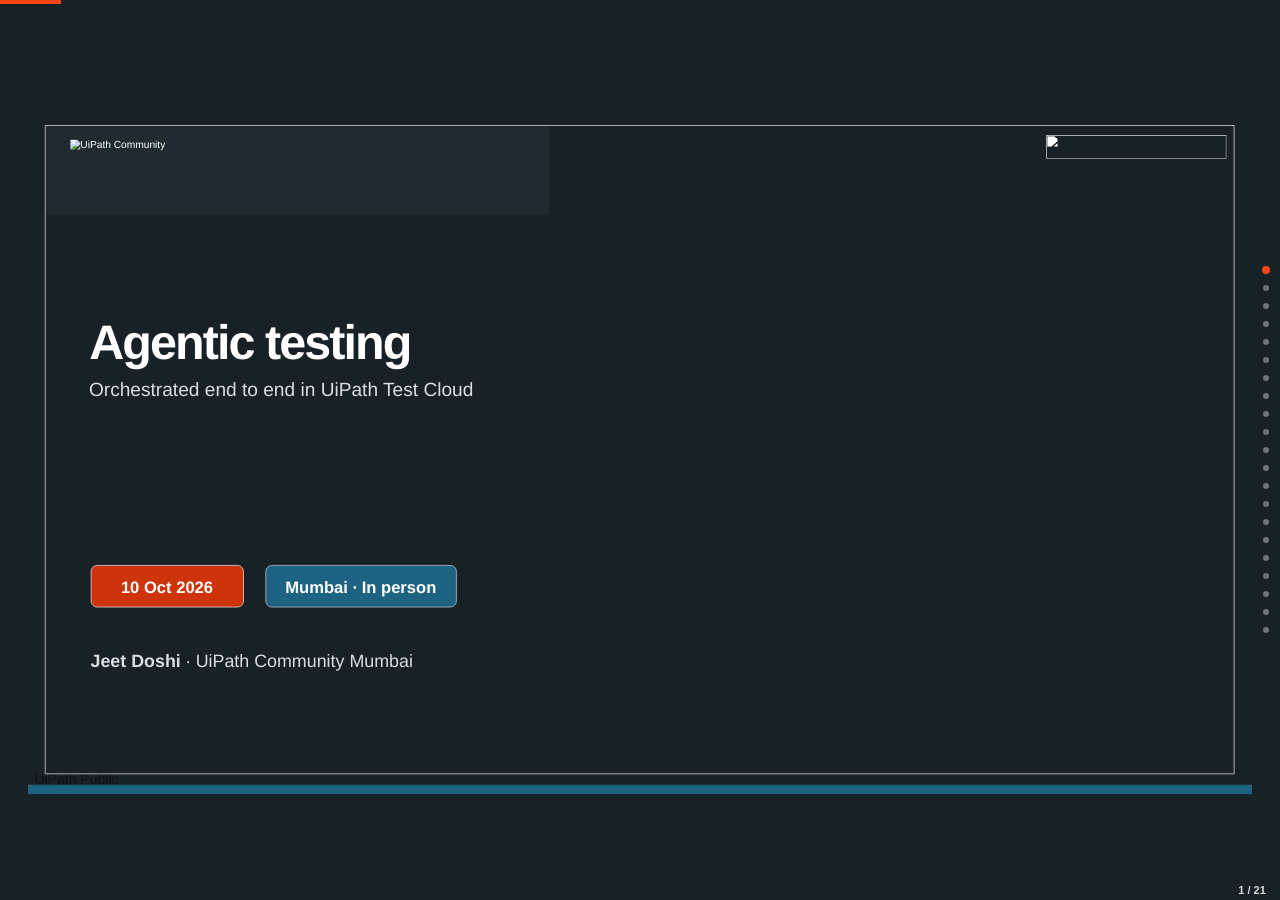
==== index.html @ b76666dc "Add files via upload Initial commit" ====
<!doctype html>
<html lang="en"><head><meta charset="utf-8"><meta name="viewport" content="width=device-width,initial-scale=1">
<title>Agentic testing</title>
<meta name="description" content="Web version of Autonomous Testing with Maestro and Test Cloud - dark.pptx">
<meta name="theme-color" content="#182126"><link rel="icon" href="data:,">
<style>:root{--dk1:#000000;--lt1:#FFFFFF;--dk2:#182126;--lt2:#D9D9D9;--accent1:#FA4616;--accent2:#1E6482;--accent3:#0BA2B3;--accent4:#DA9100;--accent5:#CC1956;--accent6:#8B288A;--hlink:#0F9ED5;--folHlink:#0BA2B3;--bg1:var(--lt1);--tx1:var(--dk1);--bg2:var(--lt2);--tx2:var(--dk2);--font-major:Arial,Helvetica,'Liberation Sans',sans-serif;--font-minor:Arial,Helvetica,'Liberation Sans',sans-serif;--lh:1.15}*{box-sizing:border-box}html,body{margin:0;height:100%;background:var(--dk2);color:var(--lt1);font-family:var(--font-minor)}body{overflow:hidden}#deck{height:100vh;height:100dvh;overflow-y:auto;overscroll-behavior:contain;scroll-snap-type:y mandatory;scrollbar-width:none}#deck::-webkit-scrollbar{display:none}.slide{position:relative;height:100vh;height:100dvh;overflow:hidden;scroll-snap-align:start;scroll-snap-stop:always;content-visibility:auto;contain-intrinsic-size:auto 100vw auto 100vh;outline:none}.stage{position:absolute;left:50%;top:50%;width:1920px;height:1080px;transform:translate(-50%,-50%) scale(var(--s,.5));transform-origin:50% 50%;overflow:hidden;background:var(--dk2);font-family:var(--font-minor);font-kerning:normal;-webkit-font-smoothing:antialiased;text-rendering:geometricPrecision}.o{position:absolute;transform-origin:50% 50%}.o>svg.g{position:absolute;left:0;top:0;overflow:visible}.o>img{position:absolute;left:0;top:0;width:100%;height:100%;display:block}.o>.crop{position:absolute;inset:0;overflow:hidden}.ah{visibility:hidden}.t{position:absolute;display:flex;flex-direction:column;white-space:pre-wrap;overflow-wrap:break-word;line-height:var(--lh)}.t.a-t{justify-content:flex-start}.t.a-ctr{justify-content:center}.t.a-b{justify-content:flex-end}.t.nw{white-space:pre}.t.clip{overflow:hidden}.t p,.tc p{margin:0;position:relative;flex:none}.tc{white-space:pre-wrap;line-height:var(--lh)}.bu{display:inline-block;text-indent:0;white-space:nowrap}.tb{position:absolute;left:0;top:0;border-collapse:collapse;table-layout:fixed}.tb td{overflow:hidden}a.hl{color:inherit;text-decoration:none}.notes{display:none}</style>
<script>(function(){var r=document.documentElement,f=function(){var w=innerWidth,h=innerHeight,g=r.classList.contains('capture')?0:1;r.style.setProperty('--s',Math.min((w-56*g)/1920,(h-16*g)/1080))};f();addEventListener('resize',f);addEventListener('orientationchange',f)})()</script>
<link rel="stylesheet" href="app.css">
</head><body>
<a class="skip" href="#s-01">Skip to slides</a>
<main id="deck" aria-label="Presentation">
<section class="slide" id="s-01" aria-label="Slide 1" aria-roledescription="slide" data-title="Agentic testing" tabindex="-1"><div class="stage" style="background:#182126"><div class="o" data-mspid="4" aria-hidden="true" data-type="shape" style="left:0.08px;top:1064.8px;width:1919.92px;height:15.2px"><svg class="g" width="1919.92" height="15.2" aria-hidden="true"><path d="M0 0 L1919.92 0 L1919.92 15.2 L0 15.2 Z" style="fill:var(--accent2)"/></svg></div><div class="o" data-mspid="9" aria-hidden="true" data-type="text" style="left:10px;top:1043.6px;width:132.75px;height:26.4px"><div class="t a-t" style="left:0px;top:0px;width:132.75px;height:26.4px;padding:0px 0px 0px 0px"><p data-p="0" style="font-size:22px;top:0.23px"><span style="color:#00000080;font-family:'Aptos','Segoe UI',Arial,Helvetica,'Liberation Sans',sans-serif">UiPath Public</span></p></div></div><div class="o" data-mspid="10" aria-hidden="true" data-type="picture" style="left:1597.01px;top:45.86px;width:283.46px;height:37.36px"><img src="assets/image1.svg" alt="" width="283" height="37" decoding="async" style="filter:brightness(0) invert(1)"></div><div class="o" data-spid="2" data-type="picture" style="left:168px;top:45px;width:1723px;height:990px"><div class="crop"><img src="assets/image30.png" srcset="assets/image30-640.png 640w, assets/image30.png 1254w" sizes="calc((100vw - 56px) * 0.9)" alt="Skyline illustration of Mumbai with a glowing flow line from a UiPath square to the city" width="1723" height="1723" decoding="async" style="position:absolute;left:0px;top:-367px;width:1723px;height:1723px;max-width:none"></div></div><div class="o" data-spid="3" data-type="shape" style="left:27px;top:31px;width:790px;height:140px"><svg class="g" width="790" height="140" aria-hidden="true"><path d="M0 0 L790 0 L790 140 L0 140 Z" style="fill:#1F2B30"/></svg></div><div class="o" data-spid="4" data-type="picture" style="left:66px;top:53px;width:674px;height:88px"><div class="crop"><img src="assets/image2.webp" alt="UiPath Community" width="674" height="88" decoding="async" style="position:absolute;left:0px;top:0px;width:674px;height:87.95px;max-width:none"></div></div><div class="o" data-spid="5" data-type="shape" style="left:26.5px;top:30.5px;width:1865px;height:1017px"><svg class="g" width="1865" height="1017" aria-hidden="true"><path d="M0 0 L1865 0 L1865 1017 L0 1017 Z" style="fill:none;stroke:#FFFFFF;stroke-width:1"/></svg></div><div class="o" data-spid="6" data-type="text" style="left:96px;top:330px;width:1236px;height:171.19px"><div class="t a-t" style="left:0px;top:0px;width:1236px;height:171.19px;padding:0px 0px 0px 0px"><p data-p="0" style="font-size:76px;line-height:83.6px;top:-0.4px"><span style="font-weight:700;letter-spacing:-3px;color:#FFFFFF">Agentic testing</span></p></div></div><div class="o" data-spid="7" data-type="text" style="left:95.5px;top:422.65px;width:927px;height:88px"><div class="t a-t" style="left:0px;top:0px;width:927px;height:88px;padding:0px 0px 0px 0px"><p data-p="0" style="font-size:30px;line-height:42px;top:2.63px"><span style="color:#D9DEE1">Orchestrated end to end in UiPath Test Cloud</span></p></div></div><div class="o" data-spid="8" data-type="shape" style="left:98.5px;top:720.5px;width:239px;height:65.39px"><svg class="g" width="239" height="65.39" aria-hidden="true"><path d="M9.5 0 L229.5 0 A9.5 9.5 0 0 1 239 9.5 L239 55.89 A9.5 9.5 0 0 1 229.5 65.39 L9.5 65.39 A9.5 9.5 0 0 1 0 55.89 L0 9.5 A9.5 9.5 0 0 1 9.5 -0 Z" style="fill:#CE340B;stroke:#FFFFFF;stroke-width:1"/></svg><div class="t a-t" style="left:0px;top:0px;width:239px;height:65.39px;padding:14.5px 0px 10.5px 0px"><p data-p="0" style="text-align:center;font-size:26px;line-height:36.4px;top:2.28px"><span style="font-weight:700;color:#FFFFFF">10 Oct 2026</span></p></div></div><div class="o" data-spid="9" data-type="shape" style="left:372.5px;top:720.5px;width:299px;height:65.39px"><svg class="g" width="299" height="65.39" aria-hidden="true"><path d="M9.5 0 L289.5 0 A9.5 9.5 0 0 1 299 9.5 L299 55.89 A9.5 9.5 0 0 1 289.5 65.39 L9.5 65.39 A9.5 9.5 0 0 1 0 55.89 L0 9.5 A9.5 9.5 0 0 1 9.5 -0 Z" style="fill:#1E6482;stroke:#D9DEE1;stroke-width:1"/></svg><div class="t a-t" style="left:0px;top:0px;width:299px;height:65.39px;padding:14.5px 0px 10.5px 0px"><p data-p="0" style="text-align:center;font-size:26px;line-height:36.4px;top:2.28px"><span style="font-weight:700;color:#FFFFFF">Mumbai · In person</span></p></div></div><div class="o" data-spid="10" data-type="text" style="left:98px;top:850px;width:1030px;height:43.19px"><div class="t a-t" style="left:0px;top:0px;width:1030px;height:43.19px;padding:0px 0px 0px 0px"><p data-p="0" style="font-size:28px;line-height:39.2px;top:2.46px"><span style="font-weight:700;color:#D9DEE1">Jeet Doshi</span><span style="color:#D9DEE1"> · UiPath Community Mumbai</span></p></div></div></div><aside class="notes" hidden>Good morning, everyone, and welcome to UiPath Community Mumbai. I'm Jeet Doshi, and for the next forty minutes I want to show you testing that starts itself.<br>Here is how I'll use the time. About ten minutes on slides, just to set the base. Then twenty-seven minutes on the real platform. No mock-ups. I'll walk through the design piece by piece, and then I'll run it live. The last three minutes are for takeaways and your questions.<br>Here is my promise. By the end, you will have watched a single new record in Data Fabric turn into reviewed, executed test cases in Test Manager, without anyone starting the process by hand.<br>Let's begin.</aside></section>
<section class="slide" id="s-02" aria-label="Slide 2" aria-roledescription="slide" data-title="Set the base, then build it live." tabindex="-1"><div class="stage" style="background:#182126"><div class="o" data-mspid="4" aria-hidden="true" data-type="shape" style="left:0.08px;top:1064.8px;width:1919.92px;height:15.2px"><svg class="g" width="1919.92" height="15.2" aria-hidden="true"><path d="M0 0 L1919.92 0 L1919.92 15.2 L0 15.2 Z" style="fill:var(--accent2)"/></svg></div><div class="o" data-mspid="9" aria-hidden="true" data-type="text" style="left:10px;top:1043.6px;width:132.75px;height:26.4px"><div class="t a-t" style="left:0px;top:0px;width:132.75px;height:26.4px;padding:0px 0px 0px 0px"><p data-p="0" style="font-size:22px;top:0.23px"><span style="color:#00000080;font-family:'Aptos','Segoe UI',Arial,Helvetica,'Liberation Sans',sans-serif">UiPath Public</span></p></div></div><div class="o" data-mspid="10" aria-hidden="true" data-type="picture" style="left:1597.01px;top:45.86px;width:283.46px;height:37.36px"><img src="assets/image1.svg" alt="" width="283" height="37" decoding="async" style="filter:brightness(0) invert(1)"></div><div class="o" data-lspid="4" aria-hidden="true" data-type="picture" style="left:0px;top:0px;width:1920px;height:1080px"><img src="assets/image28.png" srcset="assets/image28-640.png 640w, assets/image28.png 1920w" sizes="calc((100vw - 56px) * 1)" alt="" width="1920" height="1080" decoding="async"></div><div class="o" data-lspid="3" aria-hidden="true" data-type="shape" style="left:0.08px;top:1064.8px;width:1919.92px;height:15.2px"><svg class="g" width="1919.92" height="15.2" aria-hidden="true"><path d="M0 0 L1919.92 0 L1919.92 15.2 L0 15.2 Z" style="fill:var(--accent2)"/></svg></div><div class="o" data-lspid="8" aria-hidden="true" data-type="picture" style="left:1576.04px;top:48.49px;width:283.46px;height:37.36px"><img src="assets/image1.svg" alt="" width="283" height="37" decoding="async" style="filter:brightness(0) invert(1)"></div><div class="o" data-spid="4" data-type="shape" style="left:0px;top:1065px;width:1920px;height:15px"><svg class="g" width="1920" height="15" aria-hidden="true"><path d="M0 0 L1920 0 L1920 15 L0 15 Z" style="fill:#1E6482"/></svg></div><div class="o" data-spid="5" data-type="text" style="left:60px;top:60px;width:1854px;height:40.39px"><div class="t a-t" style="left:0px;top:0px;width:1854px;height:40.39px;padding:0px 0px 0px 0px"><p data-p="0" style="font-size:26px;line-height:36.4px;top:2.28px"><span style="font-weight:700;letter-spacing:3px;color:#FA4616">AGENDA · 40 MINUTES</span></p></div></div><div class="o" data-spid="6" data-type="text" style="left:60px;top:137.66px;width:1603.35px;height:129.45px"><div class="t a-t" style="left:0px;top:0px;width:1603.35px;height:129.45px;padding:0px 0px 0px 0px"><p data-p="0" style="font-size:60px;line-height:66px;top:-0.32px"><span style="font-weight:700;letter-spacing:-3px;color:#FFFFFF">Set the base, then build it live.</span></p></div></div><div class="o" data-spid="7" data-type="shape" style="left:60.5px;top:242.89px;width:578.33px;height:387.8px"><svg class="g" width="578.33" height="387.8" aria-hidden="true"><path d="M0 15.5 A15.5 15.5 0 0 1 15.5 -0 L562.83 0 A15.5 15.5 0 0 1 578.33 15.5 L578.33 372.3 A15.5 15.5 0 0 1 562.83 387.8 L15.5 387.8 A15.5 15.5 0 0 1 -0 372.3 Z" style="fill:#1D2B31;stroke:#2C4A55;stroke-width:1"/></svg></div><div class="o" data-spid="8" data-type="text" style="left:101px;top:283.39px;width:512.25px;height:100px"><div class="t a-t" style="left:0px;top:0px;width:512.25px;height:100px;padding:0px 0px 0px 0px"><p data-p="0" style="font-size:96px;line-height:96px;top:-3.48px"><span style="font-weight:700;color:#FA4616">10 min</span></p></div></div><div class="o" data-spid="9" data-type="text" style="left:101px;top:395.39px;width:512.25px;height:56.8px"><div class="t a-t" style="left:0px;top:0px;width:512.25px;height:56.8px;padding:0px 0px 0px 0px"><p data-p="0" style="font-size:44px;line-height:52.8px;top:1.13px"><span style="font-weight:700;color:#FFFFFF">Set the base</span></p></div></div><div class="o" data-spid="10" data-type="text" style="left:101px;top:464.19px;width:512.25px;height:130px"><div class="t a-t" style="left:0px;top:0px;width:512.25px;height:130px;padding:0px 0px 0px 0px"><p data-p="0" style="font-size:30px;line-height:42px;top:2.63px"><span style="color:#C3CDD2">Why testing needs agents, what Test Cloud offers, and the design of the flow we will run.</span></p></div></div><div class="o" data-spid="11" data-type="shape" style="left:671.33px;top:242.39px;width:577.34px;height:388.8px"><svg class="g" width="577.34" height="388.8" aria-hidden="true"><path d="M0 16 A16 16 0 0 1 16 -0 L561.34 0 A16 16 0 0 1 577.34 16 L577.34 372.8 A16 16 0 0 1 561.34 388.8 L16 388.8 A16 16 0 0 1 -0 372.8 Z" style="fill:#FA4616"/></svg></div><div class="o" data-spid="12" data-type="text" style="left:711.33px;top:282.39px;width:512.26px;height:100px"><div class="t a-t" style="left:0px;top:0px;width:512.26px;height:100px;padding:0px 0px 0px 0px"><p data-p="0" style="font-size:96px;line-height:96px;top:-3.48px"><span style="font-weight:700;color:#182126">27 min</span></p></div></div><div class="o" data-spid="13" data-type="text" style="left:711.33px;top:394.39px;width:512.26px;height:56.8px"><div class="t a-t" style="left:0px;top:0px;width:512.26px;height:56.8px;padding:0px 0px 0px 0px"><p data-p="0" style="font-size:44px;line-height:52.8px;top:1.13px"><span style="font-weight:700;color:#182126">Live demo</span></p></div></div><div class="o" data-spid="14" data-type="text" style="left:711.33px;top:463.19px;width:512.26px;height:130px"><div class="t a-t" style="left:0px;top:0px;width:512.26px;height:130px;padding:0px 0px 0px 0px"><p data-p="0" style="font-size:30px;line-height:42px;top:2.63px"><span style="color:#182126">One Data Fabric record in. Scored, reviewed, generated, published and executed.</span></p></div></div><div class="o" data-spid="15" data-type="shape" style="left:1281.17px;top:242.89px;width:578.33px;height:387.8px"><svg class="g" width="578.33" height="387.8" aria-hidden="true"><path d="M0 15.5 A15.5 15.5 0 0 1 15.5 -0 L562.83 0 A15.5 15.5 0 0 1 578.33 15.5 L578.33 372.3 A15.5 15.5 0 0 1 562.83 387.8 L15.5 387.8 A15.5 15.5 0 0 1 -0 372.3 Z" style="fill:#1D2B31;stroke:#2C4A55;stroke-width:1"/></svg></div><div class="o" data-spid="16" data-type="text" style="left:1321.67px;top:283.39px;width:512.25px;height:100px"><div class="t a-t" style="left:0px;top:0px;width:512.25px;height:100px;padding:0px 0px 0px 0px"><p data-p="0" style="font-size:96px;line-height:96px;top:-3.48px"><span style="font-weight:700;color:#FA4616">3 min</span></p></div></div><div class="o" data-spid="17" data-type="text" style="left:1321.67px;top:395.39px;width:512.25px;height:56.8px"><div class="t a-t" style="left:0px;top:0px;width:512.25px;height:56.8px;padding:0px 0px 0px 0px"><p data-p="0" style="font-size:44px;line-height:52.8px;top:1.13px"><span style="font-weight:700;color:#FFFFFF">Wrap-up</span></p></div></div><div class="o" data-spid="18" data-type="text" style="left:1321.67px;top:464.19px;width:512.25px;height:46px"><div class="t a-t" style="left:0px;top:0px;width:512.25px;height:46px;padding:0px 0px 0px 0px"><p data-p="0" style="font-size:30px;line-height:42px;top:2.63px"><span style="color:#C3CDD2">Takeaways and your questions.</span></p></div></div><div class="o" data-spid="19" data-type="shape" style="left:60px;top:671.19px;width:450.5px;height:24px"><svg class="g" width="450.5" height="24" aria-hidden="true"><path d="M0 12 A7.51 12 0 0 1 7.51 -0 L450.5 0 L450.5 24 L7.51 24 A7.51 12 0 0 1 -0 12 Z" style="fill:#0BA2B3"/></svg></div><div class="o" data-spid="20" data-type="shape" style="left:510.5px;top:671.19px;width:1215.5px;height:24px"><svg class="g" width="1215.5" height="24" aria-hidden="true"><path d="M0 0 L1215.5 0 L1215.5 24 L0 24 Z" style="fill:#FA4616"/></svg></div><div class="o" data-spid="21" data-type="shape" style="left:1725px;top:671.19px;width:135px;height:24px"><svg class="g" width="135" height="24" aria-hidden="true"><path d="M123 0 A12 12 0 0 1 135 12 L135 12 A12 12 0 0 1 123 24 L0 24 L0 0 Z" style="fill:#3C464B"/></svg></div><div class="o" data-spid="22" data-type="text" style="left:60px;top:707.19px;width:450.5px;height:40.39px"><div class="t a-t" style="left:0px;top:0px;width:450.5px;height:40.39px;padding:0px 0px 0px 0px"><p data-p="0" style="font-size:26px;line-height:36.4px;top:2.28px"><span style="color:#C3CDD2">0:00</span></p></div></div><div class="o" data-spid="23" data-type="text" style="left:510.5px;top:707.19px;width:973.35px;height:40.39px"><div class="t a-t" style="left:0px;top:0px;width:973.35px;height:40.39px;padding:0px 0px 0px 0px"><p data-p="0" style="font-size:26px;line-height:36.4px;top:2.28px"><span style="color:#C3CDD2">0:10</span></p></div></div><div class="o" data-spid="24" data-type="text" style="left:1725px;top:707.19px;width:80px;height:40.39px"><div class="t a-t" style="left:0px;top:0px;width:80px;height:40.39px;padding:0px 0px 0px 0px"><p data-p="0" style="font-size:26px;line-height:36.4px;top:2.28px"><span style="color:#C3CDD2">0:37</span></p></div></div><div class="o" data-spid="90" data-type="text" style="left:1762px;top:707.19px;width:100px;height:40.39px"><div class="t a-t" style="left:0px;top:0px;width:100px;height:40.39px;padding:0px 0px 0px 0px"><p data-p="0" style="text-align:right;font-size:26px;line-height:36.4px;top:2.28px"><span style="color:#C3CDD2">0:40</span></p></div></div></div><aside class="notes" hidden>Quick look at the shape of the session. Three blocks.<br>The first ten minutes are slides that set the base: why testing needs agents, what UiPath Test Cloud gives you, and the design of the flow we'll run.<br>At minute ten, the demo begins. This deck stays on the left of the screen and the live UiPath platform opens on the right. I'll show you the design first, then run it.<br>And the last three minutes are takeaways and questions.<br>I've kept the slides deliberately short, so that most of our time goes to the live system. That's where the interesting part is.</aside></section>
<section class="slide" id="s-03" aria-label="Slide 3" aria-roledescription="slide" data-title="Agents ship apps faster than ever. Who tests them?" tabindex="-1"><div class="stage" style="background:#182126"></div><template><div class="o" data-mspid="4" aria-hidden="true" data-type="shape" style="left:0.08px;top:1064.8px;width:1919.92px;height:15.2px"><svg class="g" width="1919.92" height="15.2" aria-hidden="true"><path d="M0 0 L1919.92 0 L1919.92 15.2 L0 15.2 Z" style="fill:var(--accent2)"/></svg></div><div class="o" data-mspid="9" aria-hidden="true" data-type="text" style="left:10px;top:1043.6px;width:132.75px;height:26.4px"><div class="t a-t" style="left:0px;top:0px;width:132.75px;height:26.4px;padding:0px 0px 0px 0px"><p data-p="0" style="font-size:22px;top:0.23px"><span style="color:#00000080;font-family:'Aptos','Segoe UI',Arial,Helvetica,'Liberation Sans',sans-serif">UiPath Public</span></p></div></div><div class="o" data-mspid="10" aria-hidden="true" data-type="picture" style="left:1597.01px;top:45.86px;width:283.46px;height:37.36px"><img src="assets/image1.svg" alt="" width="283" height="37" decoding="async" style="filter:brightness(0) invert(1)"></div><div class="o ah" data-spid="2" data-type="text" style="left:60px;top:136.39px;width:1800px;height:66px"><div class="t a-t" style="left:0px;top:0px;width:1800px;height:66px;padding:0px 0px 0px 0px"><p data-p="0" style="font-size:60px;line-height:1.32;top:3.82px"><span style="font-weight:700;letter-spacing:-3px;color:#FFFFFF">Agents ship apps faster than ever. Who tests them?</span></p></div></div><div class="o ah" data-spid="10" data-type="text" style="left:60px;top:60px;width:1400px;height:40px"><div class="t a-t" style="left:0px;top:0px;width:1400px;height:40px;padding:0px 0px 0px 0px"><p data-p="0" style="font-size:26px;line-height:1.09;top:-0.2px"><span style="font-weight:700;letter-spacing:3px;color:#FA4616">THE VIBE-CODING PARADOX</span></p></div></div><div class="o ah" data-spid="11" data-type="shape" style="left:60px;top:240px;width:1120px;height:780px"><svg class="g" width="1120" height="780" aria-hidden="true"><path d="M0 0 L1120 0 L1120 780 L0 780 Z" style="fill:#F4EFE6;stroke:#111111;stroke-width:7;stroke-linejoin:round"/></svg></div><div class="o ah" data-spid="12" data-type="shape" style="left:1210px;top:240px;width:650px;height:780px"><svg class="g" width="650" height="780" aria-hidden="true"><path d="M0 0 L650 0 L650 780 L0 780 Z" style="fill:#F4EFE6;stroke:#111111;stroke-width:7;stroke-linejoin:round"/></svg></div><div class="o ah" data-spid="13" data-type="shape" style="left:63.5px;top:880px;width:1113px;height:136.5px"><svg class="g" width="1113" height="136.5" aria-hidden="true"><path d="M0 0 L1113 0 L1113 136.5 L0 136.5 Z" style="fill:#B07A4A;stroke:#111111;stroke-width:4;stroke-linejoin:round"/></svg></div><div class="o ah" data-spid="14" data-type="shape" style="left:180px;top:644px;width:320px;height:250px"><svg class="g" width="320" height="250" aria-hidden="true"><path d="M0 41.67 A41.67 41.67 0 0 1 41.67 -0 L278.33 0 A41.67 41.67 0 0 1 320 41.67 L320 208.33 A41.67 41.67 0 0 1 278.33 250 L41.67 250 A41.67 41.67 0 0 1 0 208.33 Z" style="fill:#1E6482;stroke:#111111;stroke-width:4;stroke-linejoin:round"/></svg></div><div class="o ah" data-spid="15" data-type="shape" style="left:260px;top:464px;width:160px;height:190px"><svg class="g" width="160" height="190" aria-hidden="true"><path d="M0 95 A80 95 0 0 1 80 -0 A80 95 0 0 1 160 95 A80 95 0 0 1 80 190 A80 95 0 0 1 0 95 Z" style="fill:#F2C9A0;stroke:#111111;stroke-width:4;stroke-linejoin:round"/></svg></div><div class="o ah" data-spid="16" data-type="shape" style="left:240px;top:444px;width:200px;height:200px"><svg class="g" width="200" height="200" aria-hidden="true"><path d="M0 100 A100 100 0 0 1 200 100 L176 100 A76 76 0 0 0 24 100 Z" style="fill:#2F373C;stroke:#111111;stroke-width:2;stroke-linejoin:round"/></svg></div><div class="o ah" data-spid="17" data-type="shape" style="left:228px;top:536px;width:36px;height:68px"><svg class="g" width="36" height="68" aria-hidden="true"><path d="M0 6 A6 6 0 0 1 6 -0 L30 0 A6 6 0 0 1 36 6 L36 62 A6 6 0 0 1 30 68 L6 68 A6 6 0 0 1 0 62 Z" style="fill:#FA4616;stroke:#111111;stroke-width:4;stroke-linejoin:round"/></svg></div><div class="o ah" data-spid="18" data-type="shape" style="left:416px;top:536px;width:36px;height:68px"><svg class="g" width="36" height="68" aria-hidden="true"><path d="M0 6 A6 6 0 0 1 6 -0 L30 0 A6 6 0 0 1 36 6 L36 62 A6 6 0 0 1 30 68 L6 68 A6 6 0 0 1 0 62 Z" style="fill:#FA4616;stroke:#111111;stroke-width:4;stroke-linejoin:round"/></svg></div><div class="o ah" data-spid="19" data-type="shape" style="left:280px;top:532px;width:54px;height:34px"><svg class="g" width="54" height="34" aria-hidden="true"><path d="M0 5.67 A5.67 5.67 0 0 1 5.67 -0 L48.33 0 A5.67 5.67 0 0 1 54 5.67 L54 28.33 A5.67 5.67 0 0 1 48.33 34 L5.67 34 A5.67 5.67 0 0 1 0 28.33 Z" style="fill:#182126;stroke:#111111;stroke-width:2;stroke-linejoin:round"/></svg></div><div class="o ah" data-spid="20" data-type="shape" style="left:346px;top:532px;width:54px;height:34px"><svg class="g" width="54" height="34" aria-hidden="true"><path d="M0 5.67 A5.67 5.67 0 0 1 5.67 -0 L48.33 0 A5.67 5.67 0 0 1 54 5.67 L54 28.33 A5.67 5.67 0 0 1 48.33 34 L5.67 34 A5.67 5.67 0 0 1 0 28.33 Z" style="fill:#182126;stroke:#111111;stroke-width:2;stroke-linejoin:round"/></svg></div><div class="o ah" data-spid="21" data-type="shape" style="left:332px;top:542px;width:16px;height:6px"><svg class="g" width="16" height="6" aria-hidden="true"><path d="M0 0 L16 0 L16 6 L0 6 Z" style="fill:#182126"/></svg></div><div class="o ah" data-spid="22" data-type="shape" style="left:328px;top:588px;width:24px;height:52px;transform:rotate(90deg)"><svg class="g" width="24" height="52" aria-hidden="true"><path d="M0 0 L12 0 A12 26 0 0 1 12 52 L0 52 Z" style="fill:#FFFFFF;stroke:#111111;stroke-width:3;stroke-linejoin:round"/></svg></div><div class="o ah" data-spid="23" data-type="shape" style="left:184px;top:676px;width:312px;height:208px"><svg class="g" width="312" height="208" aria-hidden="true"><path d="M0 34.67 A34.67 34.67 0 0 1 34.67 -0 L277.33 0 A34.67 34.67 0 0 1 312 34.67 L312 173.33 A34.67 34.67 0 0 1 277.33 208 L34.67 208 A34.67 34.67 0 0 1 0 173.33 Z" style="fill:#C5C8C9;stroke:#111111;stroke-width:4;stroke-linejoin:round"/></svg></div><div class="o ah" data-spid="24" data-type="shape" style="left:312px;top:752px;width:56px;height:56px"><svg class="g" width="56" height="56" aria-hidden="true"><path d="M0 28 L23.05 23.05 L28 0 L32.95 23.05 L56 28 L32.95 32.95 L28 56 L23.05 32.95 Z" style="fill:#FA4616;stroke:#111111;stroke-width:2;stroke-linejoin:round"/></svg></div><div class="o ah" data-spid="25" data-type="shape" style="left:160px;top:872px;width:360px;height:20px"><svg class="g" width="360" height="20" aria-hidden="true"><path d="M0 3.33 A3.33 3.33 0 0 1 3.33 -0 L356.67 0 A3.33 3.33 0 0 1 360 3.33 L360 16.67 A3.33 3.33 0 0 1 356.67 20 L3.33 20 A3.33 3.33 0 0 1 0 16.67 Z" style="fill:#7A8288;stroke:#111111;stroke-width:4;stroke-linejoin:round"/></svg></div><div class="o ah" data-spid="26" data-type="shape" style="left:164px;top:840px;width:48px;height:36px"><svg class="g" width="48" height="36" aria-hidden="true"><path d="M0 18 A24 18 0 0 1 24 -0 A24 18 0 0 1 48 18 A24 18 0 0 1 24 36 A24 18 0 0 1 0 18 Z" style="fill:#F2C9A0;stroke:#111111;stroke-width:4;stroke-linejoin:round"/></svg></div><div class="o ah" data-spid="27" data-type="shape" style="left:468px;top:840px;width:48px;height:36px"><svg class="g" width="48" height="36" aria-hidden="true"><path d="M0 18 A24 18 0 0 1 24 -0 A24 18 0 0 1 48 18 A24 18 0 0 1 24 36 A24 18 0 0 1 0 18 Z" style="fill:#F2C9A0;stroke:#111111;stroke-width:4;stroke-linejoin:round"/></svg></div><div class="o ah" data-spid="28" data-type="shape" style="left:492px;top:659.8px;width:24px;height:5px"><svg class="g" width="24" height="5" aria-hidden="true"><path d="M0 0 L24 0 L24 5 L0 5 Z" style="fill:#7A8288"/></svg></div><div class="o ah" data-spid="29" data-type="shape" style="left:500px;top:676.8px;width:16px;height:5px"><svg class="g" width="16" height="5" aria-hidden="true"><path d="M0 0 L16 0 L16 5 L0 5 Z" style="fill:#7A8288"/></svg></div><div class="o ah" data-spid="30" data-type="shape" style="left:524px;top:636px;width:68px;height:68px"><svg class="g" width="68" height="68" aria-hidden="true"><path d="M0 17 L51 17 L51 68 L0 68 Z" style="fill:#FA4616"/><path d="M51 17 L68 0 L68 51 L51 68 Z" style="fill:#c83812"/><path d="M0 17 L17 0 L68 0 L51 17 Z" style="fill:#fb6b45"/><path d="M0 17 L17 0 L68 0 L68 51 L51 68 L0 68 Z M0 17 L51 17 L68 0 M51 17 L51 68" style="fill:none;stroke:#111111;stroke-width:4;stroke-linejoin:round"/></svg><div class="t a-ctr" style="left:0px;top:17px;width:51px;height:51px;padding:0px 0px 0px 0px"><p data-p="0" style="text-align:center;font-size:30px;line-height:1.09;top:-0.23px"><span style="font-weight:700;color:#FFFFFF">?</span></p></div></div><div class="o ah" data-spid="31" data-type="shape" style="left:576px;top:588px;width:24px;height:5px"><svg class="g" width="24" height="5" aria-hidden="true"><path d="M0 0 L24 0 L24 5 L0 5 Z" style="fill:#7A8288"/></svg></div><div class="o ah" data-spid="32" data-type="shape" style="left:584px;top:608px;width:16px;height:5px"><svg class="g" width="16" height="5" aria-hidden="true"><path d="M0 0 L16 0 L16 5 L0 5 Z" style="fill:#7A8288"/></svg></div><div class="o ah" data-spid="33" data-type="shape" style="left:608px;top:560px;width:80px;height:80px"><svg class="g" width="80" height="80" aria-hidden="true"><path d="M0 20 L60 20 L60 80 L0 80 Z" style="fill:#0BA2B3"/><path d="M60 20 L80 0 L80 60 L60 80 Z" style="fill:#09828f"/><path d="M0 20 L20 0 L80 0 L60 20 Z" style="fill:#3cb5c2"/><path d="M0 20 L20 0 L80 0 L80 60 L60 80 L0 80 Z M0 20 L60 20 L80 0 M60 20 L60 80" style="fill:none;stroke:#111111;stroke-width:4;stroke-linejoin:round"/></svg><div class="t a-ctr" style="left:0px;top:20px;width:60px;height:60px;padding:0px 0px 0px 0px"><p data-p="0" style="text-align:center;font-size:34px;line-height:1.09;top:-0.26px"><span style="font-weight:700;color:#FFFFFF">?</span></p></div></div><div class="o ah" data-spid="34" data-type="shape" style="left:676px;top:542.8px;width:24px;height:5px"><svg class="g" width="24" height="5" aria-hidden="true"><path d="M0 0 L24 0 L24 5 L0 5 Z" style="fill:#7A8288"/></svg></div><div class="o ah" data-spid="35" data-type="shape" style="left:684px;top:564.8px;width:16px;height:5px"><svg class="g" width="16" height="5" aria-hidden="true"><path d="M0 0 L16 0 L16 5 L0 5 Z" style="fill:#7A8288"/></svg></div><div class="o ah" data-spid="36" data-type="shape" style="left:708px;top:512px;width:88px;height:88px"><svg class="g" width="88" height="88" aria-hidden="true"><path d="M0 22 L66 22 L66 88 L0 88 Z" style="fill:#C084FC"/><path d="M66 22 L88 0 L88 66 L66 88 Z" style="fill:#9a6aca"/><path d="M0 22 L22 0 L88 0 L66 22 Z" style="fill:#cd9dfd"/><path d="M0 22 L22 0 L88 0 L88 66 L66 88 L0 88 Z M0 22 L66 22 L88 0 M66 22 L66 88" style="fill:none;stroke:#111111;stroke-width:4;stroke-linejoin:round"/></svg><div class="t a-ctr" style="left:0px;top:22px;width:66px;height:66px;padding:0px 0px 0px 0px"><p data-p="0" style="text-align:center;font-size:38px;line-height:1.09;top:-0.29px"><span style="font-weight:700;color:#FFFFFF">?</span></p></div></div><div class="o ah" data-spid="37" data-type="shape" style="left:784px;top:524.2px;width:24px;height:5px"><svg class="g" width="24" height="5" aria-hidden="true"><path d="M0 0 L24 0 L24 5 L0 5 Z" style="fill:#7A8288"/></svg></div><div class="o ah" data-spid="38" data-type="shape" style="left:792px;top:547.2px;width:16px;height:5px"><svg class="g" width="16" height="5" aria-hidden="true"><path d="M0 0 L16 0 L16 5 L0 5 Z" style="fill:#7A8288"/></svg></div><div class="o ah" data-spid="39" data-type="shape" style="left:816px;top:492px;width:92px;height:92px"><svg class="g" width="92" height="92" aria-hidden="true"><path d="M0 23 L69 23 L69 92 L0 92 Z" style="fill:#FFB40E"/><path d="M69 23 L92 0 L92 69 L69 92 Z" style="fill:#cc900b"/><path d="M0 23 L23 0 L92 0 L69 23 Z" style="fill:#ffc33e"/><path d="M0 23 L23 0 L92 0 L92 69 L69 92 L0 92 Z M0 23 L69 23 L92 0 M69 23 L69 92" style="fill:none;stroke:#111111;stroke-width:4;stroke-linejoin:round"/></svg><div class="t a-ctr" style="left:0px;top:23px;width:69px;height:69px;padding:0px 0px 0px 0px"><p data-p="0" style="text-align:center;font-size:40px;line-height:1.09;top:-0.3px"><span style="font-weight:700;color:#FFFFFF">?</span></p></div></div><div class="o ah" data-spid="40" data-type="shape" style="left:866px;top:780px;width:100px;height:100px"><svg class="g" width="100" height="100" aria-hidden="true"><path d="M0 25 L75 25 L75 100 L0 100 Z" style="fill:#1E6482"/><path d="M75 25 L100 0 L100 75 L75 100 Z" style="fill:#185068"/><path d="M0 25 L25 0 L100 0 L75 25 Z" style="fill:#4b839b"/><path d="M0 25 L25 0 L100 0 L100 75 L75 100 L0 100 Z M0 25 L75 25 L100 0 M75 25 L75 100" style="fill:none;stroke:#111111;stroke-width:4;stroke-linejoin:round"/></svg><div class="t a-ctr" style="left:0px;top:25px;width:75px;height:75px;padding:0px 0px 0px 0px"><p data-p="0" style="text-align:center;font-size:44px;line-height:1.09;top:-0.33px"><span style="font-weight:700;color:#FFFFFF">?</span></p></div></div><div class="o ah" data-spid="41" data-type="shape" style="left:966px;top:780px;width:100px;height:100px"><svg class="g" width="100" height="100" aria-hidden="true"><path d="M0 25 L75 25 L75 100 L0 100 Z" style="fill:#CE340B"/><path d="M75 25 L100 0 L100 75 L75 100 Z" style="fill:#a52a09"/><path d="M0 25 L25 0 L100 0 L75 25 Z" style="fill:#d85d3c"/><path d="M0 25 L25 0 L100 0 L100 75 L75 100 L0 100 Z M0 25 L75 25 L100 0 M75 25 L75 100" style="fill:none;stroke:#111111;stroke-width:4;stroke-linejoin:round"/></svg><div class="t a-ctr" style="left:0px;top:25px;width:75px;height:75px;padding:0px 0px 0px 0px"><p data-p="0" style="text-align:center;font-size:44px;line-height:1.09;top:-0.33px"><span style="font-weight:700;color:#FFFFFF">?</span></p></div></div><div class="o ah" data-spid="42" data-type="shape" style="left:1066px;top:780px;width:100px;height:100px"><svg class="g" width="100" height="100" aria-hidden="true"><path d="M0 25 L75 25 L75 100 L0 100 Z" style="fill:#0BA2B3"/><path d="M75 25 L100 0 L100 75 L75 100 Z" style="fill:#09828f"/><path d="M0 25 L25 0 L100 0 L75 25 Z" style="fill:#3cb5c2"/><path d="M0 25 L25 0 L100 0 L100 75 L75 100 L0 100 Z M0 25 L75 25 L100 0 M75 25 L75 100" style="fill:none;stroke:#111111;stroke-width:4;stroke-linejoin:round"/></svg><div class="t a-ctr" style="left:0px;top:25px;width:75px;height:75px;padding:0px 0px 0px 0px"><p data-p="0" style="text-align:center;font-size:44px;line-height:1.09;top:-0.33px"><span style="font-weight:700;color:#FFFFFF">?</span></p></div></div><div class="o ah" data-spid="43" data-type="shape" style="left:916px;top:680px;width:100px;height:100px"><svg class="g" width="100" height="100" aria-hidden="true"><path d="M0 25 L75 25 L75 100 L0 100 Z" style="fill:#C084FC"/><path d="M75 25 L100 0 L100 75 L75 100 Z" style="fill:#9a6aca"/><path d="M0 25 L25 0 L100 0 L75 25 Z" style="fill:#cd9dfd"/><path d="M0 25 L25 0 L100 0 L100 75 L75 100 L0 100 Z M0 25 L75 25 L100 0 M75 25 L75 100" style="fill:none;stroke:#111111;stroke-width:4;stroke-linejoin:round"/></svg><div class="t a-ctr" style="left:0px;top:25px;width:75px;height:75px;padding:0px 0px 0px 0px"><p data-p="0" style="text-align:center;font-size:44px;line-height:1.09;top:-0.33px"><span style="font-weight:700;color:#FFFFFF">?</span></p></div></div><div class="o ah" data-spid="44" data-type="shape" style="left:1016px;top:680px;width:100px;height:100px"><svg class="g" width="100" height="100" aria-hidden="true"><path d="M0 25 L75 25 L75 100 L0 100 Z" style="fill:#FA4616"/><path d="M75 25 L100 0 L100 75 L75 100 Z" style="fill:#c83812"/><path d="M0 25 L25 0 L100 0 L75 25 Z" style="fill:#fb6b45"/><path d="M0 25 L25 0 L100 0 L100 75 L75 100 L0 100 Z M0 25 L75 25 L100 0 M75 25 L75 100" style="fill:none;stroke:#111111;stroke-width:4;stroke-linejoin:round"/></svg><div class="t a-ctr" style="left:0px;top:25px;width:75px;height:75px;padding:0px 0px 0px 0px"><p data-p="0" style="text-align:center;font-size:44px;line-height:1.09;top:-0.33px"><span style="font-weight:700;color:#FFFFFF">?</span></p></div></div><div class="o ah" data-spid="45" data-type="shape" style="left:966px;top:580px;width:100px;height:100px"><svg class="g" width="100" height="100" aria-hidden="true"><path d="M0 25 L75 25 L75 100 L0 100 Z" style="fill:#FFB40E"/><path d="M75 25 L100 0 L100 75 L75 100 Z" style="fill:#cc900b"/><path d="M0 25 L25 0 L100 0 L75 25 Z" style="fill:#ffc33e"/><path d="M0 25 L25 0 L100 0 L100 75 L75 100 L0 100 Z M0 25 L75 25 L100 0 M75 25 L75 100" style="fill:none;stroke:#111111;stroke-width:4;stroke-linejoin:round"/></svg><div class="t a-ctr" style="left:0px;top:25px;width:75px;height:75px;padding:0px 0px 0px 0px"><p data-p="0" style="text-align:center;font-size:44px;line-height:1.09;top:-0.33px"><span style="font-weight:700;color:#FFFFFF">?</span></p></div></div><div class="o ah" data-spid="46" data-type="shape" style="left:60px;top:240px;width:540px;height:64px"><svg class="g" width="540" height="64" aria-hidden="true"><path d="M0 0 L540 0 L540 64 L0 64 Z" style="fill:#FFB40E;stroke:#111111;stroke-width:5;stroke-linejoin:round"/></svg><div class="t a-ctr" style="left:0px;top:0px;width:540px;height:64px;padding:0px 20px 0px 20px"><p data-p="0" style="font-size:28px;line-height:1.09;top:-0.21px"><span style="font-weight:700;color:#182126">9:00 AM. The agent never sleeps.</span></p></div></div><div class="o ah" data-spid="47" data-type="shape" style="left:600px;top:284px;width:540px;height:164px"><svg class="g" width="540" height="164" aria-hidden="true"><path d="M-151.2 221.4 L52.84 130.73 A270 82 0 0 1 452.55 21.58 A270 82 0 0 1 128.76 151.89 Z" style="fill:#FFFFFF;stroke:#111111;stroke-width:4;stroke-linejoin:round"/></svg><div class="t a-ctr" style="left:79.08px;top:24.02px;width:381.84px;height:115.97px;padding:0px 28px 0px 28px"><p data-p="0" style="text-align:center;font-size:30px;line-height:1.09;top:-0.23px"><span style="font-weight:700;color:#182126">Prompt in, app out.</span></p><p data-p="1" style="text-align:center;font-size:30px;line-height:1.09;top:-0.23px"><span style="font-weight:700;color:#FA4616">12 apps before lunch!</span></p></div></div><div class="o ah" data-spid="48" data-type="shape" style="left:544px;top:932px;width:620px;height:68px"><svg class="g" width="620" height="68" aria-hidden="true"><path d="M0 0 L620 0 L620 68 L0 68 Z" style="fill:#FFB40E;stroke:#111111;stroke-width:5;stroke-linejoin:round"/></svg><div class="t a-ctr" style="left:0px;top:0px;width:620px;height:68px;padding:0px 20px 0px 20px"><p data-p="0" style="font-size:28px;line-height:1.09;top:-0.21px"><span style="font-weight:700;color:#182126">The code? The language? </span><span style="font-weight:700;color:#CE340B">Nobody knows.</span></p></div></div><div class="o ah" data-spid="49" data-type="shape" style="left:1213.5px;top:936px;width:643px;height:80.5px"><svg class="g" width="643" height="80.5" aria-hidden="true"><path d="M0 0 L643 0 L643 80.5 L0 80.5 Z" style="fill:#D9D2C5;stroke:#111111;stroke-width:4;stroke-linejoin:round"/></svg></div><div class="o ah" data-spid="50" data-type="shape" style="left:1230px;top:848px;width:88px;height:88px"><svg class="g" width="88" height="88" aria-hidden="true"><path d="M0 22 L66 22 L66 88 L0 88 Z" style="fill:#0BA2B3"/><path d="M66 22 L88 0 L88 66 L66 88 Z" style="fill:#09828f"/><path d="M0 22 L22 0 L88 0 L66 22 Z" style="fill:#3cb5c2"/><path d="M0 22 L22 0 L88 0 L88 66 L66 88 L0 88 Z M0 22 L66 22 L88 0 M66 22 L66 88" style="fill:none;stroke:#111111;stroke-width:4;stroke-linejoin:round"/></svg><div class="t a-ctr" style="left:0px;top:22px;width:66px;height:66px;padding:0px 0px 0px 0px"><p data-p="0" style="text-align:center;font-size:38px;line-height:1.09;top:-0.29px"><span style="font-weight:700;color:#FFFFFF">?</span></p></div></div><div class="o ah" data-spid="51" data-type="shape" style="left:1318px;top:848px;width:88px;height:88px"><svg class="g" width="88" height="88" aria-hidden="true"><path d="M0 22 L66 22 L66 88 L0 88 Z" style="fill:#FA4616"/><path d="M66 22 L88 0 L88 66 L66 88 Z" style="fill:#c83812"/><path d="M0 22 L22 0 L88 0 L66 22 Z" style="fill:#fb6b45"/><path d="M0 22 L22 0 L88 0 L88 66 L66 88 L0 88 Z M0 22 L66 22 L88 0 M66 22 L66 88" style="fill:none;stroke:#111111;stroke-width:4;stroke-linejoin:round"/></svg><div class="t a-ctr" style="left:0px;top:22px;width:66px;height:66px;padding:0px 0px 0px 0px"><p data-p="0" style="text-align:center;font-size:38px;line-height:1.09;top:-0.29px"><span style="font-weight:700;color:#FFFFFF">?</span></p></div></div><div class="o ah" data-spid="52" data-type="shape" style="left:1406px;top:848px;width:88px;height:88px"><svg class="g" width="88" height="88" aria-hidden="true"><path d="M0 22 L66 22 L66 88 L0 88 Z" style="fill:#1E6482"/><path d="M66 22 L88 0 L88 66 L66 88 Z" style="fill:#185068"/><path d="M0 22 L22 0 L88 0 L66 22 Z" style="fill:#4b839b"/><path d="M0 22 L22 0 L88 0 L88 66 L66 88 L0 88 Z M0 22 L66 22 L88 0 M66 22 L66 88" style="fill:none;stroke:#111111;stroke-width:4;stroke-linejoin:round"/></svg><div class="t a-ctr" style="left:0px;top:22px;width:66px;height:66px;padding:0px 0px 0px 0px"><p data-p="0" style="text-align:center;font-size:38px;line-height:1.09;top:-0.29px"><span style="font-weight:700;color:#FFFFFF">?</span></p></div></div><div class="o ah" data-spid="53" data-type="shape" style="left:1494px;top:848px;width:88px;height:88px"><svg class="g" width="88" height="88" aria-hidden="true"><path d="M0 22 L66 22 L66 88 L0 88 Z" style="fill:#C084FC"/><path d="M66 22 L88 0 L88 66 L66 88 Z" style="fill:#9a6aca"/><path d="M0 22 L22 0 L88 0 L66 22 Z" style="fill:#cd9dfd"/><path d="M0 22 L22 0 L88 0 L88 66 L66 88 L0 88 Z M0 22 L66 22 L88 0 M66 22 L66 88" style="fill:none;stroke:#111111;stroke-width:4;stroke-linejoin:round"/></svg><div class="t a-ctr" style="left:0px;top:22px;width:66px;height:66px;padding:0px 0px 0px 0px"><p data-p="0" style="text-align:center;font-size:38px;line-height:1.09;top:-0.29px"><span style="font-weight:700;color:#FFFFFF">?</span></p></div></div><div class="o ah" data-spid="54" data-type="shape" style="left:1274px;top:760px;width:88px;height:88px"><svg class="g" width="88" height="88" aria-hidden="true"><path d="M0 22 L66 22 L66 88 L0 88 Z" style="fill:#FFB40E"/><path d="M66 22 L88 0 L88 66 L66 88 Z" style="fill:#cc900b"/><path d="M0 22 L22 0 L88 0 L66 22 Z" style="fill:#ffc33e"/><path d="M0 22 L22 0 L88 0 L88 66 L66 88 L0 88 Z M0 22 L66 22 L88 0 M66 22 L66 88" style="fill:none;stroke:#111111;stroke-width:4;stroke-linejoin:round"/></svg><div class="t a-ctr" style="left:0px;top:22px;width:66px;height:66px;padding:0px 0px 0px 0px"><p data-p="0" style="text-align:center;font-size:38px;line-height:1.09;top:-0.29px"><span style="font-weight:700;color:#FFFFFF">?</span></p></div></div><div class="o ah" data-spid="55" data-type="shape" style="left:1362px;top:760px;width:88px;height:88px"><svg class="g" width="88" height="88" aria-hidden="true"><path d="M0 22 L66 22 L66 88 L0 88 Z" style="fill:#CE340B"/><path d="M66 22 L88 0 L88 66 L66 88 Z" style="fill:#a52a09"/><path d="M0 22 L22 0 L88 0 L66 22 Z" style="fill:#d85d3c"/><path d="M0 22 L22 0 L88 0 L88 66 L66 88 L0 88 Z M0 22 L66 22 L88 0 M66 22 L66 88" style="fill:none;stroke:#111111;stroke-width:4;stroke-linejoin:round"/></svg><div class="t a-ctr" style="left:0px;top:22px;width:66px;height:66px;padding:0px 0px 0px 0px"><p data-p="0" style="text-align:center;font-size:38px;line-height:1.09;top:-0.29px"><span style="font-weight:700;color:#FFFFFF">?</span></p></div></div><div class="o ah" data-spid="56" data-type="shape" style="left:1450px;top:760px;width:88px;height:88px"><svg class="g" width="88" height="88" aria-hidden="true"><path d="M0 22 L66 22 L66 88 L0 88 Z" style="fill:#0BA2B3"/><path d="M66 22 L88 0 L88 66 L66 88 Z" style="fill:#09828f"/><path d="M0 22 L22 0 L88 0 L66 22 Z" style="fill:#3cb5c2"/><path d="M0 22 L22 0 L88 0 L88 66 L66 88 L0 88 Z M0 22 L66 22 L88 0 M66 22 L66 88" style="fill:none;stroke:#111111;stroke-width:4;stroke-linejoin:round"/></svg><div class="t a-ctr" style="left:0px;top:22px;width:66px;height:66px;padding:0px 0px 0px 0px"><p data-p="0" style="text-align:center;font-size:38px;line-height:1.09;top:-0.29px"><span style="font-weight:700;color:#FFFFFF">?</span></p></div></div><div class="o ah" data-spid="57" data-type="shape" style="left:1318px;top:672px;width:88px;height:88px"><svg class="g" width="88" height="88" aria-hidden="true"><path d="M0 22 L66 22 L66 88 L0 88 Z" style="fill:#C084FC"/><path d="M66 22 L88 0 L88 66 L66 88 Z" style="fill:#9a6aca"/><path d="M0 22 L22 0 L88 0 L66 22 Z" style="fill:#cd9dfd"/><path d="M0 22 L22 0 L88 0 L88 66 L66 88 L0 88 Z M0 22 L66 22 L88 0 M66 22 L66 88" style="fill:none;stroke:#111111;stroke-width:4;stroke-linejoin:round"/></svg><div class="t a-ctr" style="left:0px;top:22px;width:66px;height:66px;padding:0px 0px 0px 0px"><p data-p="0" style="text-align:center;font-size:38px;line-height:1.09;top:-0.29px"><span style="font-weight:700;color:#FFFFFF">?</span></p></div></div><div class="o ah" data-spid="58" data-type="shape" style="left:1406px;top:672px;width:88px;height:88px"><svg class="g" width="88" height="88" aria-hidden="true"><path d="M0 22 L66 22 L66 88 L0 88 Z" style="fill:#1E6482"/><path d="M66 22 L88 0 L88 66 L66 88 Z" style="fill:#185068"/><path d="M0 22 L22 0 L88 0 L66 22 Z" style="fill:#4b839b"/><path d="M0 22 L22 0 L88 0 L88 66 L66 88 L0 88 Z M0 22 L66 22 L88 0 M66 22 L66 88" style="fill:none;stroke:#111111;stroke-width:4;stroke-linejoin:round"/></svg><div class="t a-ctr" style="left:0px;top:22px;width:66px;height:66px;padding:0px 0px 0px 0px"><p data-p="0" style="text-align:center;font-size:38px;line-height:1.09;top:-0.29px"><span style="font-weight:700;color:#FFFFFF">?</span></p></div></div><div class="o ah" data-spid="59" data-type="shape" style="left:1232px;top:588px;width:356px;height:68px;transform:rotate(-4deg)"><svg class="g" width="356" height="68" aria-hidden="true"><path d="M0 0 L356 0 L356 68 L0 68 Z" style="fill:#FFE58A;stroke:#111111;stroke-width:4;stroke-linejoin:round"/></svg><div class="t a-ctr" style="left:0px;top:0px;width:356px;height:68px;padding:0px 0px 0px 0px"><p data-p="0" style="text-align:center;font-size:28px;line-height:1.09;top:-0.21px"><span style="font-weight:700;color:#CE340B">CHANGE REQUEST #42</span></p></div></div><div class="o ah" data-spid="60" data-type="shape" style="left:1672px;top:760px;width:124px;height:176px"><svg class="g" width="124" height="176" aria-hidden="true"><path d="M0 20.67 A20.67 20.67 0 0 1 20.67 -0 L103.33 0 A20.67 20.67 0 0 1 124 20.67 L124 155.33 A20.67 20.67 0 0 1 103.33 176 L20.67 176 A20.67 20.67 0 0 1 0 155.33 Z" style="fill:#0BA2B3;stroke:#111111;stroke-width:4;stroke-linejoin:round"/></svg></div><div class="o ah" data-spid="61" data-type="shape" style="left:1690px;top:656px;width:88px;height:104px"><svg class="g" width="88" height="104" aria-hidden="true"><path d="M0 52 A44 52 0 0 1 44 -0 A44 52 0 0 1 88 52 A44 52 0 0 1 44 104 A44 52 0 0 1 0 52 Z" style="fill:#F2C9A0;stroke:#111111;stroke-width:4;stroke-linejoin:round"/></svg></div><div class="o ah" data-spid="62" data-type="shape" style="left:1712px;top:690px;width:12px;height:16px"><svg class="g" width="12" height="16" aria-hidden="true"><path d="M0 8 A6 8 0 0 1 6 -0 A6 8 0 0 1 12 8 A6 8 0 0 1 6 16 A6 8 0 0 1 0 8 Z" style="fill:#111111"/></svg></div><div class="o ah" data-spid="63" data-type="shape" style="left:1744px;top:690px;width:12px;height:16px"><svg class="g" width="12" height="16" aria-hidden="true"><path d="M0 8 A6 8 0 0 1 6 -0 A6 8 0 0 1 12 8 A6 8 0 0 1 6 16 A6 8 0 0 1 0 8 Z" style="fill:#111111"/></svg></div><div class="o ah" data-spid="64" data-type="shape" style="left:1724px;top:724px;width:20px;height:18px"><svg class="g" width="20" height="18" aria-hidden="true"><path d="M0 9 A10 9 0 0 1 10 -0 A10 9 0 0 1 20 9 A10 9 0 0 1 10 18 A10 9 0 0 1 0 9 Z" style="fill:#FFFFFF;stroke:#111111;stroke-width:3;stroke-linejoin:round"/></svg></div><div class="o ah" data-spid="65" data-type="shape" style="left:1786px;top:668px;width:20px;height:30px;transform:rotate(-45deg)"><svg class="g" width="20" height="30" aria-hidden="true"><path d="M0 15 A10 15 0 0 1 10 -0 Q15 0 20 -0 Q20 7.5 20 15 A10 15 0 0 1 10 30 A10 15 0 0 1 0 15 Z" style="fill:#7FD3F7;stroke:#111111;stroke-width:2;stroke-linejoin:round"/></svg></div><div class="o ah" data-spid="66" data-type="shape" style="left:1640px;top:804px;width:56px;height:76px"><svg class="g" width="56" height="76" aria-hidden="true"><path d="M0 0 L56 0 L56 76 L0 76 Z" style="fill:#FFFFFF;stroke:#111111;stroke-width:4;stroke-linejoin:round"/></svg></div><div class="o ah" data-spid="67" data-type="shape" style="left:1656px;top:796px;width:24px;height:14px"><svg class="g" width="24" height="14" aria-hidden="true"><path d="M0 0 L24 0 L24 14 L0 14 Z" style="fill:#7A8288;stroke:#111111;stroke-width:2;stroke-linejoin:round"/></svg></div><div class="o ah" data-spid="68" data-type="shape" style="left:1210px;top:240px;width:350px;height:64px"><svg class="g" width="350" height="64" aria-hidden="true"><path d="M0 0 L350 0 L350 64 L0 64 Z" style="fill:#FFB40E;stroke:#111111;stroke-width:5;stroke-linejoin:round"/></svg><div class="t a-ctr" style="left:0px;top:0px;width:350px;height:64px;padding:0px 20px 0px 20px"><p data-p="0" style="font-size:28px;line-height:1.09;top:-0.21px"><span style="font-weight:700;color:#182126">3 weeks later...</span></p></div></div><div class="o ah" data-spid="69" data-type="shape" style="left:1240px;top:316px;width:600px;height:236px"><svg class="g" width="600" height="236" aria-hidden="true"><path d="M54.17 78.5 A93.79 50.2 0 0 1 163.87 13.17 A74.07 39.7 0 0 1 234.69 8.05 A60.62 32.48 0 0 1 300.02 4.69 A67.46 36.03 0 0 1 389.75 22.37 A74.07 39.73 0 0 1 431.93 91.16 A94.1 50.37 0 0 1 394.32 186.28 A80.35 42.98 0 0 1 294.83 227.14 A93.78 50.34 0 0 1 172.96 239.82 A107.22 57.6 0 0 1 87.61 231.26 A60.56 32.33 0 0 1 61.36 169.16 A60.35 32.48 0 0 1 72.46 105.06 Z" style="fill:#FFFFFF;stroke:#111111;stroke-width:4;stroke-linejoin:round"/><path d="M462.56 372.88 A6.56 6.56 0 0 1 449.44 372.88 A6.56 6.56 0 0 1 462.56 372.88 Z" style="fill:#FFFFFF;stroke:#111111;stroke-width:4;stroke-linejoin:round"/><path d="M442.8 329.89 A13.11 13.11 0 0 1 416.58 329.89 A13.11 13.11 0 0 1 442.8 329.89 Z" style="fill:#FFFFFF;stroke:#111111;stroke-width:4;stroke-linejoin:round"/><path d="M416.2 275.71 A19.67 19.67 0 0 1 376.86 275.71 A19.67 19.67 0 0 1 416.2 275.71 Z" style="fill:#FFFFFF;stroke:#111111;stroke-width:4;stroke-linejoin:round"/><path d="M65.18 143 A60.35 32.48 0 0 1 49.79 142.19 M96.22 190.65 A60.56 32.33 0 0 1 89.62 191.01 M228.86 213.55 A93.78 50.34 0 0 1 210.2 205.81 M400.38 189.84 A93.78 50.34 0 0 1 382.92 210.17 M474.01 125.4 A80.35 42.98 0 0 1 539.22 168.48 M580.53 83.88 A74.07 39.73 0 0 1 553.94 92.28 M532.28 29.64 A67.46 36.03 0 0 1 538.36 45.96 M403.86 21.59 A67.46 36.03 0 0 1 420.46 15.75 M307.51 25.79 A60.62 32.48 0 0 1 323.03 16 M194.44 28.36 A93.79 50.2 0 0 1 206.96 30.41 M57.32 86.25 A93.79 50.2 0 0 1 43.07 72.09" style="fill:none;stroke:#111111;stroke-width:4;stroke-linejoin:round"/></svg><div class="t a-ctr" style="left:82.69px;top:35.64px;width:391.94px;height:153.78px;padding:0px 30px 0px 30px"><p data-p="0" style="text-align:center;font-size:28px;line-height:1.09;top:-0.21px"><span style="font-weight:700;color:#182126">Who tests all of these?</span></p><p data-p="1" style="text-align:center;font-size:28px;line-height:1.09;top:-0.21px"><span style="font-weight:700;color:#CE340B">Who guards quality</span></p><p data-p="2" style="text-align:center;font-size:28px;line-height:1.09;top:-0.21px"><span style="font-weight:700;color:#CE340B">when they change?</span></p></div></div><div class="o" data-spid="70" data-type="shape" style="left:0px;top:1065px;width:1920px;height:15px"><svg class="g" width="1920" height="15" aria-hidden="true"><path d="M0 0 L1920 0 L1920 15 L0 15 Z" style="fill:#1E6482"/></svg></div></template><aside class="notes" hidden>[Pause. Let the cartoon land before speaking.]<br>Take a moment with this one.<br>On the left, it's nine in the morning. A developer has a coding agent. Prompt in, app out. By lunchtime, twelve apps are shipped. And if you ask what the code looks like, or even what language it's in, nobody really knows.<br>Now the right side. Three weeks later. Change request number forty-two arrives, and then forty-three, and then forty-four. And one tester is staring at the entire pile.<br>So I'll ask the question that's on the slide, and I'd like you to ask yourself too. Who tests all of these? And who guards quality when they change?<br>That question is what the rest of this session answers.</aside></section>
<section class="slide" id="s-04" aria-label="Slide 4" aria-roledescription="slide" data-title="The time needed for testing is always bigger than the time you get." tabindex="-1"><div class="stage" style="background:#182126"></div><template><div class="o" data-mspid="4" aria-hidden="true" data-type="shape" style="left:0.08px;top:1064.8px;width:1919.92px;height:15.2px"><svg class="g" width="1919.92" height="15.2" aria-hidden="true"><path d="M0 0 L1919.92 0 L1919.92 15.2 L0 15.2 Z" style="fill:var(--accent2)"/></svg></div><div class="o" data-mspid="9" aria-hidden="true" data-type="text" style="left:10px;top:1043.6px;width:132.75px;height:26.4px"><div class="t a-t" style="left:0px;top:0px;width:132.75px;height:26.4px;padding:0px 0px 0px 0px"><p data-p="0" style="font-size:22px;top:0.23px"><span style="color:#00000080;font-family:'Aptos','Segoe UI',Arial,Helvetica,'Liberation Sans',sans-serif">UiPath Public</span></p></div></div><div class="o" data-mspid="10" aria-hidden="true" data-type="picture" style="left:1597.01px;top:45.86px;width:283.46px;height:37.36px"><img src="assets/image1.svg" alt="" width="283" height="37" decoding="async" style="filter:brightness(0) invert(1)"></div><div class="o" data-spid="2" data-type="picture" style="left:0px;top:108.47px;width:1920px;height:953.61px"><img src="assets/image28.png" srcset="assets/image28-640.png 640w, assets/image28.png 1920w" sizes="calc((100vw - 56px) * 1)" alt="preencoded.png" width="1920" height="954" decoding="async"></div><div class="o" data-spid="4" data-type="shape" style="left:0px;top:1065px;width:1920px;height:15px"><svg class="g" width="1920" height="15" aria-hidden="true"><path d="M0 0 L1920 0 L1920 15 L0 15 Z" style="fill:#1E6482"/></svg></div><div class="o" data-spid="5" data-type="text" style="left:96px;top:259.61px;width:1816.92px;height:40.39px"><div class="t a-t" style="left:0px;top:0px;width:1816.92px;height:40.39px;padding:0px 0px 0px 0px"><p data-p="0" style="font-size:26px;line-height:36.4px;top:2.28px"><span style="font-weight:700;letter-spacing:3px;color:#FA4616">WHY WE ARE HERE</span></p></div></div><div class="o" data-spid="6" data-type="text" style="left:96px;top:344px;width:1545px;height:352px"><div class="t a-t" style="left:0px;top:0px;width:1545px;height:352px;padding:0px 0px 0px 0px"><p data-p="0" style="font-size:96px;line-height:105.6px;top:-0.51px"><span style="font-weight:700;letter-spacing:-3px;color:#FFFFFF">The time needed for testing</span><br><span style="font-weight:700;letter-spacing:-3px;color:#FFFFFF">is always </span><span style="font-weight:700;letter-spacing:-3px;color:#FA4616">bigger</span><span style="font-weight:700;letter-spacing:-3px;color:#FFFFFF"> than</span><br><span style="font-weight:700;letter-spacing:-3px;color:#FFFFFF">the time you get.</span></p></div></div><div class="o" data-spid="7" data-type="text" style="left:96px;top:728px;width:1816.92px;height:65.59px"><div class="t a-t" style="left:0px;top:0px;width:1816.92px;height:65.59px;padding:0px 0px 0px 0px"><p data-p="0" style="font-size:44px;line-height:61.6px;top:3.86px"><span style="color:#0BA2B3">Software testing never ends; it just stops.</span></p></div></div></template><aside class="notes" hidden>Let me say the problem in one sentence. The time needed for testing is always bigger than the time you get.<br>Software testing never ends. It just stops.<br>So, a show of hands. Who has ever shipped something while testing was still unfinished? [Pause, look around the room.] Yes. Everyone. I have too.<br>That's the problem we're solving today. And with agents writing code faster than ever, it is getting worse, not better.</aside></section>
<section class="slide" id="s-05" aria-label="Slide 5" aria-roledescription="slide" data-title="We're creating risk faster than we can test." tabindex="-1"><div class="stage" style="background:var(--dk2)"></div><template><div class="o" data-mspid="4" aria-hidden="true" data-type="shape" style="left:0.08px;top:1064.8px;width:1919.92px;height:15.2px"><svg class="g" width="1919.92" height="15.2" aria-hidden="true"><path d="M0 0 L1919.92 0 L1919.92 15.2 L0 15.2 Z" style="fill:var(--accent2)"/></svg></div><div class="o" data-mspid="9" aria-hidden="true" data-type="text" style="left:10px;top:1043.6px;width:132.75px;height:26.4px"><div class="t a-t" style="left:0px;top:0px;width:132.75px;height:26.4px;padding:0px 0px 0px 0px"><p data-p="0" style="font-size:22px;top:0.23px"><span style="color:#00000080;font-family:'Aptos','Segoe UI',Arial,Helvetica,'Liberation Sans',sans-serif">UiPath Public</span></p></div></div><div class="o" data-mspid="10" aria-hidden="true" data-type="picture" style="left:1597.01px;top:45.86px;width:283.46px;height:37.36px"><img src="assets/image1.svg" alt="" width="283" height="37" decoding="async" style="filter:brightness(0) invert(1)"></div><div class="o" data-spid="5" data-type="text" style="left:73.19px;top:66.67px;width:1580.96px;height:71.38px"><div class="t a-t" style="left:0px;top:0px;width:1580.96px;height:71.38px;padding:0px 0px 0px 0px"><p data-p="0" style="font-size:47.96px;line-height:1.03;top:-1.22px"><span style="font-weight:700;letter-spacing:-3px;color:var(--lt1);font-family:'Source Sans Pro','Source Sans 3','Segoe UI',Arial,Helvetica,'Liberation Sans',sans-serif">We're creating risk faster than we can test.</span></p></div></div><div class="o ah" data-spid="2" data-type="shape" style="left:192.47px;top:168.16px;width:1423.42px;height:708.78px"><svg class="g" width="1423.42" height="708.78" aria-hidden="true"><path d="M1422.41 0 L1423.42 0 L1423.42 708.78 L0 708.78 L19.28 706.96 C376.68 671.87 653.18 621.61 886.7 504.43 C1120.22 387.24 1310.77 203.14 1420.4 3.87 L1422.41 0 Z" style="fill:#00A3B5"/></svg></div><div class="o ah" data-spid="3" data-type="shape" style="left:192.47px;top:733.66px;width:1423.42px;height:143.27px"><svg class="g" width="1423.42" height="143.27" aria-hidden="true" style="transform:scale(-1,1)"><path d="M0 143.27 L0 0 L1423.42 143.27 Z" style="fill:#808080"/></svg></div><div class="o ah" data-spid="4" data-type="group" style="left:1362.51px;top:442.21px;width:565.51px;height:17.4px;transform:rotate(90deg)"><div class="o" data-spid="6" data-type="connector" style="left:0px;top:8.7px;width:565.51px;height:0px"><svg class="g" width="565.51" height="1" aria-hidden="true"><path d="M0 0 L565.51 0" style="fill:none;stroke:#172125;stroke-width:1.5"/></svg></div><div class="o" data-spid="7" data-type="connector" style="left:0px;top:0px;width:0px;height:17.4px"><svg class="g" width="1" height="17.4" aria-hidden="true"><path d="M0 0 L0 17.4" style="fill:none;stroke:#172125;stroke-width:1.5"/></svg></div><div class="o" data-spid="8" data-type="connector" style="left:565.51px;top:0px;width:0px;height:17.4px"><svg class="g" width="1" height="17.4" aria-hidden="true"><path d="M0 0 L0 17.4" style="fill:none;stroke:#172125;stroke-width:1.5"/></svg></div></div><div class="o ah" data-spid="90" data-type="shape" style="left:1022.96px;top:401.97px;width:547.95px;height:394.03px;transform:rotate(353.41deg)"><svg class="g" width="547.95" height="394.03" aria-hidden="true"><path d="M0 0 L51.02 63.29 L95.39 36.75 L148.63 116.37 L193 91.87 L246.24 181.7 L290.61 157.2 L343.85 244.99 L388.22 220.49 L441.46 310.32 L485.83 285.82 L547.95 394.03" style="fill:none;stroke:#E5262B;stroke-width:9;stroke-linecap:round;stroke-linejoin:round"/><path d="M547.95 394.03L522.8 377.34L546.22 363.89Z" style="fill:#E5262B"/></svg></div><div class="o ah" data-spid="9" data-type="shape" style="left:1508.43px;top:450.91px;width:184.44px;height:71.98px"><svg class="g" width="184.44" height="71.98" aria-hidden="true"><path d="M0 12 A12 12 0 0 1 12 -0 L172.44 0 A12 12 0 0 1 184.43 12 L184.43 59.98 A12 12 0 0 1 172.44 71.98 L12 71.98 A12 12 0 0 1 0 59.98 Z" style="fill:#172125"/></svg><div class="t a-ctr nw clip" style="left:3.51px;top:3.51px;width:177.41px;height:64.95px;padding:0px 0px 0px 0px"><p data-p="0" style="text-align:center;font-size:36px;top:0.37px"><span style="font-weight:700;color:#FFFFFF;font-family:'Source Sans Pro','Source Sans 3','Segoe UI',Arial,Helvetica,'Liberation Sans',sans-serif">THE GAP</span></p></div></div><div class="o" data-spid="10" data-type="text" style="left:911.4px;top:893.56px;width:226.76px;height:59.47px"><div class="t a-ctr" style="left:0px;top:0px;width:226.76px;height:59.47px;padding:0px 0px 0px 0px"><p data-p="0" style="text-align:center;font-size:36px;top:0.37px"><span style="color:#4E4E4E;font-family:'Calibri',Arial,Helvetica,'Liberation Sans',sans-serif">2025</span></p></div></div><div class="o" data-spid="11" data-type="text" style="left:1151.05px;top:893.56px;width:226.76px;height:59.47px"><div class="t a-ctr" style="left:0px;top:0px;width:226.76px;height:59.47px;padding:0px 0px 0px 0px"><p data-p="0" style="text-align:center;font-size:36px;top:0.37px"><span style="color:#4E4E4E;font-family:'Calibri',Arial,Helvetica,'Liberation Sans',sans-serif">Today</span></p></div></div><div class="o" data-spid="12" data-type="text" style="left:1390.69px;top:893.56px;width:226.76px;height:59.47px"><div class="t a-ctr" style="left:0px;top:0px;width:226.76px;height:59.47px;padding:0px 0px 0px 0px"><p data-p="0" style="text-align:center;font-size:36px;top:0.37px"><span style="color:#4E4E4E;font-family:'Calibri',Arial,Helvetica,'Liberation Sans',sans-serif">2027</span></p></div></div><div class="o" data-spid="13" data-type="text" style="left:192.47px;top:893.56px;width:226.76px;height:59.47px"><div class="t a-ctr" style="left:0px;top:0px;width:226.76px;height:59.47px;padding:0px 0px 0px 0px"><p data-p="0" style="text-align:center;font-size:36px;top:0.37px"><span style="color:#4E4E4E;font-family:'Calibri',Arial,Helvetica,'Liberation Sans',sans-serif">2022</span></p></div></div><div class="o" data-spid="14" data-type="text" style="left:432.11px;top:893.56px;width:226.76px;height:59.47px"><div class="t a-ctr" style="left:0px;top:0px;width:226.76px;height:59.47px;padding:0px 0px 0px 0px"><p data-p="0" style="text-align:center;font-size:36px;top:0.37px"><span style="color:#4E4E4E;font-family:'Calibri',Arial,Helvetica,'Liberation Sans',sans-serif">2023</span></p></div></div><div class="o" data-spid="15" data-type="text" style="left:671.76px;top:893.56px;width:226.76px;height:59.47px"><div class="t a-ctr" style="left:0px;top:0px;width:226.76px;height:59.47px;padding:0px 0px 0px 0px"><p data-p="0" style="text-align:center;font-size:36px;top:0.37px"><span style="color:#4E4E4E;font-family:'Calibri',Arial,Helvetica,'Liberation Sans',sans-serif">2024</span></p></div></div><div class="o" data-spid="16" data-type="connector" style="left:192.47px;top:894.16px;width:1424.99px;height:0px"><svg class="g" width="1424.99" height="1" aria-hidden="true"><path d="M0 0 L1424.99 0" style="fill:none;stroke:#4E4E4E;stroke-width:1;stroke-linejoin:round"/></svg></div><div class="o ah" data-spid="20" data-type="shape" style="left:1247.43px;top:544px;width:34px;height:34px"><svg class="g" width="34" height="34" aria-hidden="true"><path d="M0 17 A17 17 0 0 1 17 -0 A17 17 0 0 1 34 17 A17 17 0 0 1 17 34 A17 17 0 0 1 0 17 Z" style="fill:#FFFFFF;stroke:#FF4407;stroke-width:2.5"/></svg></div><div class="o ah" data-spid="35" data-type="connector" style="left:1264.43px;top:578px;width:0px;height:315.56px"><svg class="g" width="1" height="315.56" aria-hidden="true"><path d="M0 0 L0 315.56" style="fill:none;stroke:#F8F9F9;stroke-width:1"/></svg></div><div class="o ah" data-spid="36" data-type="shape" style="left:1247.43px;top:750.4px;width:34px;height:34px"><svg class="g" width="34" height="34" aria-hidden="true"><path d="M0 17 A17 17 0 0 1 17 -0 A17 17 0 0 1 34 17 A17 17 0 0 1 17 34 A17 17 0 0 1 0 17 Z" style="fill:#FFFFFF;stroke:#00A3B5;stroke-width:2.5"/></svg></div><div class="o ah" data-spid="37" data-type="text" style="left:144.87px;top:401.97px;width:208.44px;height:71.36px"><svg class="g" width="208.44" height="71.36" aria-hidden="true" style="filter:drop-shadow(0px 3.15px 3.15px #0000002e)"><path d="M0 5.9 A5.9 5.9 0 0 1 5.9 -0 L202.54 0 A5.9 5.9 0 0 1 208.43 5.9 L208.43 65.47 A5.9 5.9 0 0 1 202.54 71.36 L5.9 71.36 A5.9 5.9 0 0 1 0 65.47 Z" style="fill:#E5262B"/></svg><div class="t a-ctr" style="left:1.73px;top:1.73px;width:204.98px;height:67.91px;padding:0px 0px 0px 0px"><p data-p="0" style="text-align:center;font-size:24px;top:0.25px"><span style="font-weight:700;color:#FFFFFF;font-family:'Calibri',Arial,Helvetica,'Liberation Sans',sans-serif">Software Quality</span></p></div></div><div class="o ah" data-spid="40" data-type="text" style="left:143.01px;top:290.81px;width:208.64px;height:71.36px"><svg class="g" width="208.64" height="71.36" aria-hidden="true" style="filter:drop-shadow(0px 3.15px 3.15px #0000002e)"><path d="M0 6.38 A6.38 6.38 0 0 1 6.38 -0 L202.26 0 A6.38 6.38 0 0 1 208.64 6.38 L208.64 64.98 A6.38 6.38 0 0 1 202.26 71.36 L6.38 71.36 A6.38 6.38 0 0 1 0 64.98 Z" style="fill:#00A3B5"/></svg><div class="t a-ctr" style="left:1.87px;top:1.87px;width:204.9px;height:67.62px;padding:0px 0px 0px 0px"><p data-p="0" style="text-align:center;font-size:24px;top:0.25px"><span style="font-weight:700;color:#FFFFFF;font-family:'Calibri',Arial,Helvetica,'Liberation Sans',sans-serif">Testing Demand</span></p></div></div><div class="o ah" data-spid="41" data-type="text" style="left:143.01px;top:179.64px;width:208.64px;height:71.36px"><svg class="g" width="208.64" height="71.36" aria-hidden="true" style="filter:drop-shadow(0px 3.15px 3.15px #0000002e)"><path d="M0 5.9 A5.9 5.9 0 0 1 5.9 -0 L202.74 0 A5.9 5.9 0 0 1 208.64 5.9 L208.64 65.47 A5.9 5.9 0 0 1 202.74 71.36 L5.9 71.36 A5.9 5.9 0 0 1 0 65.47 Z" style="fill:#808080"/></svg><div class="t a-ctr" style="left:1.73px;top:1.73px;width:205.19px;height:67.91px;padding:0px 0px 0px 0px"><p data-p="0" style="text-align:center;font-size:24px;top:0.25px"><span style="font-weight:700;color:#FFFFFF;font-family:'Calibri',Arial,Helvetica,'Liberation Sans',sans-serif">Testing Supply</span></p></div></div></template><aside class="notes" hidden>[Point at the Software Quality line.]<br>Look at this line. Software Quality. It's going down.<br>Here's why. Development productivity is rising. Task completion is up by more than thirty percent, for example. But quality is moving the other way. Bugs per developer are up by more than fifty percent.<br>That means more rework, and in the end it slows software delivery down. Testing Demand keeps climbing, and Testing Supply can't keep up.<br>So we are creating risk faster than we can test. Which means software testing has to move faster. And that is exactly what UiPath Test Cloud is built for.</aside></section>
<section class="slide" id="s-06" aria-label="Slide 6" aria-roledescription="slide" data-title="Agents step in across the lifecycle." tabindex="-1"><div class="stage" style="background:#182126"></div><template><div class="o" data-mspid="4" aria-hidden="true" data-type="shape" style="left:0.08px;top:1064.8px;width:1919.92px;height:15.2px"><svg class="g" width="1919.92" height="15.2" aria-hidden="true"><path d="M0 0 L1919.92 0 L1919.92 15.2 L0 15.2 Z" style="fill:var(--accent2)"/></svg></div><div class="o" data-mspid="9" aria-hidden="true" data-type="text" style="left:10px;top:1043.6px;width:132.75px;height:26.4px"><div class="t a-t" style="left:0px;top:0px;width:132.75px;height:26.4px;padding:0px 0px 0px 0px"><p data-p="0" style="font-size:22px;top:0.23px"><span style="color:#00000080;font-family:'Aptos','Segoe UI',Arial,Helvetica,'Liberation Sans',sans-serif">UiPath Public</span></p></div></div><div class="o" data-mspid="10" aria-hidden="true" data-type="picture" style="left:1597.01px;top:45.86px;width:283.46px;height:37.36px"><img src="assets/image1.svg" alt="" width="283" height="37" decoding="async" style="filter:brightness(0) invert(1)"></div><div class="o" data-spid="3" data-type="shape" style="left:0px;top:1065px;width:1920px;height:15px"><svg class="g" width="1920" height="15" aria-hidden="true"><path d="M0 0 L1920 0 L1920 15 L0 15 Z" style="fill:#1E6482"/></svg></div><div class="o" data-spid="4" data-type="text" style="left:60px;top:60px;width:1854px;height:40.39px"><div class="t a-t" style="left:0px;top:0px;width:1854px;height:40.39px;padding:0px 0px 0px 0px"><p data-p="0" style="font-size:26px;line-height:36.4px;top:2.28px"><span style="font-weight:700;letter-spacing:3px;color:#FA4616">WHERE THE GRIND SITS</span></p></div></div><div class="o" data-spid="5" data-type="text" style="left:60px;top:136.39px;width:1854px;height:70px"><div class="t a-t" style="left:0px;top:0px;width:1854px;height:70px;padding:0px 0px 0px 0px"><p data-p="0" style="font-size:60px;line-height:66px;top:-0.32px"><span style="font-weight:700;letter-spacing:-3px;color:#FFFFFF">Agents step in across the lifecycle.</span></p></div></div><div class="o" data-spid="6" data-type="shape" style="left:60px;top:242px;width:426px;height:600px"><svg class="g" width="426" height="600" aria-hidden="true"><path d="M0 15.54 A15.54 15.54 0 0 1 15.54 -0 L410.46 0 A15.54 15.54 0 0 1 426 15.54 L426 584.46 A15.54 15.54 0 0 1 410.46 600 L15.54 600 A15.54 15.54 0 0 1 -0 584.46 Z" style="fill:#1D2B31;stroke:#2C4A55;stroke-width:1"/></svg></div><div class="o" data-spid="7" data-type="shape" style="left:98px;top:284px;width:166.67px;height:45.59px"><svg class="g" width="166.67" height="45.59" aria-hidden="true"><path d="M22.8 0 L143.87 0 A22.8 22.8 0 0 1 166.67 22.8 L166.67 22.8 A22.8 22.8 0 0 1 143.87 45.59 L22.8 45.59 A22.8 22.8 0 0 1 0 22.8 L0 22.8 A22.8 22.8 0 0 1 22.8 -0 Z" style="fill:#FA4616"/></svg><div class="t a-ctr nw" style="left:0px;top:0px;width:166.67px;height:45.59px;padding:0px 0px 0px 0px"><p data-p="0" style="text-align:center;font-size:24px;line-height:33.6px;top:2.11px"><span style="font-weight:700;color:#172125">In the demo</span></p></div></div><div class="o" data-spid="8" data-type="text" style="left:98px;top:360px;width:370px;height:60px"><div class="t a-t" style="left:0px;top:0px;width:370px;height:60px;padding:0px 0px 0px 0px"><p data-p="0" style="font-size:40px;line-height:48px;top:1.03px"><span style="font-weight:700;color:#FFFFFF">Test design</span></p></div></div><div class="o" data-spid="9" data-type="text" style="left:98px;top:448px;width:370px;height:460px"><div class="t a-t" style="left:0px;top:0px;width:370px;height:460px;padding:0px 0px 0px 0px"><p data-p="0" style="padding-left:26.8px;text-indent:-26.8px;font-size:32px;line-height:56px;top:6.28px"><span class="bu" aria-hidden="true" style="width:26.8px;color:#C3CDD2">•</span><span style="color:#C3CDD2">Evaluate requirements</span></p><p data-p="1" style="padding-left:26.8px;text-indent:-26.8px;font-size:32px;line-height:56px;top:6.28px"><span class="bu" aria-hidden="true" style="width:26.8px;color:#C3CDD2">•</span><span style="color:#C3CDD2">Create test cases</span></p><p data-p="2" style="padding-left:26.8px;text-indent:-26.8px;font-size:32px;line-height:56px;top:6.28px"><span class="bu" aria-hidden="true" style="width:26.8px;color:#C3CDD2">•</span><span style="color:#C3CDD2">Review test design</span></p><p data-p="3" style="padding-left:26.8px;text-indent:-26.8px;font-size:32px;line-height:56px;top:6.28px"><span class="bu" aria-hidden="true" style="width:26.8px;color:#C3CDD2">•</span><span style="color:#C3CDD2">Prioritize test cases</span></p></div></div><div class="o" data-spid="10" data-type="shape" style="left:518px;top:242px;width:426px;height:600px"><svg class="g" width="426" height="600" aria-hidden="true"><path d="M0 15.54 A15.54 15.54 0 0 1 15.54 -0 L410.46 0 A15.54 15.54 0 0 1 426 15.54 L426 584.46 A15.54 15.54 0 0 1 410.46 600 L15.54 600 A15.54 15.54 0 0 1 -0 584.46 Z" style="fill:#1D2B31;stroke:#2C4A55;stroke-width:1"/></svg></div><div class="o" data-spid="11" data-type="shape" style="left:556px;top:284px;width:142.67px;height:45.59px"><svg class="g" width="142.67" height="45.59" aria-hidden="true"><path d="M22.8 0 L119.87 0 A22.8 22.8 0 0 1 142.67 22.8 L142.67 22.8 A22.8 22.8 0 0 1 119.87 45.59 L22.8 45.59 A22.8 22.8 0 0 1 0 22.8 L0 22.8 A22.8 22.8 0 0 1 22.8 -0 Z" style="fill:#3C464B"/></svg><div class="t a-ctr nw" style="left:0px;top:0px;width:142.67px;height:45.59px;padding:0px 0px 0px 0px"><p data-p="0" style="text-align:center;font-size:24px;line-height:33.6px;top:2.11px"><span style="font-weight:700;color:#FFFFFF">Not today</span></p></div></div><div class="o" data-spid="12" data-type="text" style="left:556px;top:360px;width:370px;height:60px"><div class="t a-t" style="left:0px;top:0px;width:370px;height:60px;padding:0px 0px 0px 0px"><p data-p="0" style="font-size:40px;line-height:48px;top:1.03px"><span style="font-weight:700;color:#FFFFFF">Test automation</span></p></div></div><div class="o" data-spid="13" data-type="text" style="left:556px;top:448px;width:370px;height:460px"><div class="t a-t" style="left:0px;top:0px;width:370px;height:460px;padding:0px 0px 0px 0px"><p data-p="0" style="padding-left:26.8px;text-indent:-26.8px;font-size:32px;line-height:56px;top:6.28px"><span class="bu" aria-hidden="true" style="width:26.8px;color:#C3CDD2">•</span><span style="color:#C3CDD2">Select tests to automate</span></p><p data-p="1" style="padding-left:26.8px;text-indent:-26.8px;font-size:32px;line-height:56px;top:6.28px"><span class="bu" aria-hidden="true" style="width:26.8px;color:#C3CDD2">•</span><span style="color:#C3CDD2">Create test automation</span></p><p data-p="2" style="padding-left:26.8px;text-indent:-26.8px;font-size:32px;line-height:56px;top:6.28px"><span class="bu" aria-hidden="true" style="width:26.8px;color:#C3CDD2">•</span><span style="color:#C3CDD2">Generate test data</span></p><p data-p="3" style="padding-left:26.8px;text-indent:-26.8px;font-size:32px;line-height:56px;top:6.28px"><span class="bu" aria-hidden="true" style="width:26.8px;color:#C3CDD2">•</span><span style="color:#C3CDD2">Refactor automation</span></p></div></div><div class="o" data-spid="14" data-type="shape" style="left:976px;top:242px;width:426px;height:600px"><svg class="g" width="426" height="600" aria-hidden="true"><path d="M0 15.54 A15.54 15.54 0 0 1 15.54 -0 L410.46 0 A15.54 15.54 0 0 1 426 15.54 L426 584.46 A15.54 15.54 0 0 1 410.46 600 L15.54 600 A15.54 15.54 0 0 1 -0 584.46 Z" style="fill:#1D2B31;stroke:#2C4A55;stroke-width:1"/></svg></div><div class="o" data-spid="15" data-type="shape" style="left:1014px;top:284px;width:166.67px;height:45.59px"><svg class="g" width="166.67" height="45.59" aria-hidden="true"><path d="M22.8 0 L143.87 0 A22.8 22.8 0 0 1 166.67 22.8 L166.67 22.8 A22.8 22.8 0 0 1 143.87 45.59 L22.8 45.59 A22.8 22.8 0 0 1 0 22.8 L0 22.8 A22.8 22.8 0 0 1 22.8 -0 Z" style="fill:#FA4616"/></svg><div class="t a-ctr nw" style="left:0px;top:0px;width:166.67px;height:45.59px;padding:0px 0px 0px 0px"><p data-p="0" style="text-align:center;font-size:24px;line-height:33.6px;top:2.11px"><span style="font-weight:700;color:#172125">In the demo</span></p></div></div><div class="o" data-spid="16" data-type="text" style="left:1014px;top:360px;width:370px;height:60px"><div class="t a-t" style="left:0px;top:0px;width:370px;height:60px;padding:0px 0px 0px 0px"><p data-p="0" style="font-size:40px;line-height:48px;top:1.03px"><span style="font-weight:700;color:#FFFFFF">Test execution</span></p></div></div><div class="o" data-spid="17" data-type="text" style="left:1014px;top:448px;width:370px;height:460px"><div class="t a-t" style="left:0px;top:0px;width:370px;height:460px;padding:0px 0px 0px 0px"><p data-p="0" style="padding-left:26.8px;text-indent:-26.8px;font-size:32px;line-height:56px;top:6.28px"><span class="bu" aria-hidden="true" style="width:26.8px;color:#C3CDD2">•</span><span style="color:#C3CDD2">Spin up environments</span></p><p data-p="1" style="padding-left:26.8px;text-indent:-26.8px;font-size:32px;line-height:56px;top:6.28px"><span class="bu" aria-hidden="true" style="width:26.8px;color:#C3CDD2">•</span><span style="color:#C3CDD2">Provision test data</span></p><p data-p="2" style="padding-left:26.8px;text-indent:-26.8px;font-size:32px;line-height:56px;top:6.28px"><span class="bu" aria-hidden="true" style="width:26.8px;color:#C3CDD2">•</span><span style="color:#C3CDD2">Trigger execution</span></p><p data-p="3" style="padding-left:26.8px;text-indent:-26.8px;font-size:32px;line-height:56px;top:6.28px"><span class="bu" aria-hidden="true" style="width:26.8px;color:#C3CDD2">•</span><span style="color:#C3CDD2">Review results</span></p></div></div><div class="o" data-spid="18" data-type="shape" style="left:1434px;top:242px;width:426px;height:600px"><svg class="g" width="426" height="600" aria-hidden="true"><path d="M0 15.54 A15.54 15.54 0 0 1 15.54 -0 L410.46 0 A15.54 15.54 0 0 1 426 15.54 L426 584.46 A15.54 15.54 0 0 1 410.46 600 L15.54 600 A15.54 15.54 0 0 1 -0 584.46 Z" style="fill:#1D2B31;stroke:#2C4A55;stroke-width:1"/></svg></div><div class="o" data-spid="19" data-type="shape" style="left:1472px;top:284px;width:166.67px;height:45.59px"><svg class="g" width="166.67" height="45.59" aria-hidden="true"><path d="M22.8 0 L143.87 0 A22.8 22.8 0 0 1 166.67 22.8 L166.67 22.8 A22.8 22.8 0 0 1 143.87 45.59 L22.8 45.59 A22.8 22.8 0 0 1 0 22.8 L0 22.8 A22.8 22.8 0 0 1 22.8 -0 Z" style="fill:#FA4616"/></svg><div class="t a-ctr nw" style="left:0px;top:0px;width:166.67px;height:45.59px;padding:0px 0px 0px 0px"><p data-p="0" style="text-align:center;font-size:24px;line-height:33.6px;top:2.11px"><span style="font-weight:700;color:#172125">In the demo</span></p></div></div><div class="o" data-spid="20" data-type="text" style="left:1472px;top:360px;width:370px;height:60px"><div class="t a-t" style="left:0px;top:0px;width:370px;height:60px;padding:0px 0px 0px 0px"><p data-p="0" style="font-size:40px;line-height:48px;top:1.03px"><span style="font-weight:700;color:#FFFFFF">Test management</span></p></div></div><div class="o" data-spid="21" data-type="text" style="left:1472px;top:448px;width:370px;height:460px"><div class="t a-t" style="left:0px;top:0px;width:370px;height:460px;padding:0px 0px 0px 0px"><p data-p="0" style="padding-left:26.8px;text-indent:-26.8px;font-size:32px;line-height:56px;top:6.28px"><span class="bu" aria-hidden="true" style="width:26.8px;color:#C3CDD2">•</span><span style="color:#C3CDD2">Synchronize requirements</span></p><p data-p="1" style="padding-left:26.8px;text-indent:-26.8px;font-size:32px;line-height:56px;top:6.28px"><span class="bu" aria-hidden="true" style="width:26.8px;color:#C3CDD2">•</span><span style="color:#C3CDD2">Monitor test runs</span></p><p data-p="2" style="padding-left:26.8px;text-indent:-26.8px;font-size:32px;line-height:56px;top:6.28px"><span class="bu" aria-hidden="true" style="width:26.8px;color:#C3CDD2">•</span><span style="color:#C3CDD2">Create reports</span></p><p data-p="3" style="padding-left:26.8px;text-indent:-26.8px;font-size:32px;line-height:56px;top:6.28px"><span class="bu" aria-hidden="true" style="width:26.8px;color:#C3CDD2">•</span><span style="color:#C3CDD2">Notify stakeholders</span></p></div></div></template><aside class="notes" hidden>Testing is a lifecycle. Four stages: test design, test automation, test execution and test management.<br>Today, most of the activities in each stage are still manual or rule-based. Evaluating requirements. Writing test cases. Provisioning data. Writing reports.<br>Agents can take the heavy lifting in every stage. Not to replace testers, but to amplify them.<br>[Point at the three &quot;In the demo&quot; tags.]<br>In our demo we touch three stages. Test design, where we evaluate a requirement and create test cases. Test management, where requirements and test cases live in Test Manager. And test execution, where Autopilot runs the tests.<br>Test automation is out of scope today. That's a whole session on its own.</aside></section>
<section class="slide" id="s-07" aria-label="Slide 7" aria-roledescription="slide" data-title="Three moves to close the gap." tabindex="-1"><div class="stage" style="background:#182126"></div><template><div class="o" data-mspid="4" aria-hidden="true" data-type="shape" style="left:0.08px;top:1064.8px;width:1919.92px;height:15.2px"><svg class="g" width="1919.92" height="15.2" aria-hidden="true"><path d="M0 0 L1919.92 0 L1919.92 15.2 L0 15.2 Z" style="fill:var(--accent2)"/></svg></div><div class="o" data-mspid="9" aria-hidden="true" data-type="text" style="left:10px;top:1043.6px;width:132.75px;height:26.4px"><div class="t a-t" style="left:0px;top:0px;width:132.75px;height:26.4px;padding:0px 0px 0px 0px"><p data-p="0" style="font-size:22px;top:0.23px"><span style="color:#00000080;font-family:'Aptos','Segoe UI',Arial,Helvetica,'Liberation Sans',sans-serif">UiPath Public</span></p></div></div><div class="o" data-mspid="10" aria-hidden="true" data-type="picture" style="left:1597.01px;top:45.86px;width:283.46px;height:37.36px"><img src="assets/image1.svg" alt="" width="283" height="37" decoding="async" style="filter:brightness(0) invert(1)"></div><div class="o" data-spid="3" data-type="shape" style="left:0px;top:1065px;width:1920px;height:15px"><svg class="g" width="1920" height="15" aria-hidden="true"><path d="M0 0 L1920 0 L1920 15 L0 15 Z" style="fill:#1E6482"/></svg></div><div class="o" data-spid="4" data-type="text" style="left:60px;top:60px;width:1854px;height:40.39px"><div class="t a-t" style="left:0px;top:0px;width:1854px;height:40.39px;padding:0px 0px 0px 0px"><p data-p="0" style="font-size:26px;line-height:36.4px;top:2.28px"><span style="font-weight:700;letter-spacing:3px;color:#FA4616">UIPATH TEST CLOUD</span></p></div></div><div class="o" data-spid="5" data-type="text" style="left:60px;top:136.39px;width:1854px;height:70px"><div class="t a-t" style="left:0px;top:0px;width:1854px;height:70px;padding:0px 0px 0px 0px"><p data-p="0" style="font-size:60px;line-height:66px;top:-0.32px"><span style="font-weight:700;letter-spacing:-3px;color:#FFFFFF">Three moves to close the gap.</span></p></div></div><div class="o" data-spid="6" data-type="shape" style="left:60px;top:242px;width:578px;height:660px"><svg class="g" width="578" height="660" aria-hidden="true"><path d="M0 19 A19 19 0 0 1 19 -0 L559 0 A19 19 0 0 1 578 19 L578 641 A19 19 0 0 1 559 660 L19 660 A19 19 0 0 1 0 641 Z" style="fill:#1D2B31;stroke:#2C4A55;stroke-width:1"/></svg></div><div class="o" data-spid="7" data-type="text" style="left:102px;top:288px;width:512px;height:112px"><div class="t a-t" style="left:0px;top:0px;width:512px;height:112px;padding:0px 0px 0px 0px"><p data-p="0" style="font-size:96px;line-height:96px;top:-3.48px"><span style="font-weight:700;color:#FA4616">1</span></p></div></div><div class="o" data-spid="8" data-type="text" style="left:102px;top:412px;width:512px;height:60px"><div class="t a-t" style="left:0px;top:0px;width:512px;height:60px;padding:0px 0px 0px 0px"><p data-p="0" style="font-size:44px;line-height:52px;top:0.88px"><span style="font-weight:700;color:#FFFFFF">Leverage agents</span></p></div></div><div class="o" data-spid="9" data-type="text" style="left:102px;top:492px;width:512px;height:240px"><div class="t a-t" style="left:0px;top:0px;width:512px;height:240px;padding:0px 0px 0px 0px"><p data-p="0" style="font-size:32px;line-height:44px;top:2.56px"><span style="color:#C3CDD2">Built-in Autopilot agents across every phase of testing, ready from day one.</span></p></div></div><div class="o" data-spid="10" data-type="text" style="left:102px;top:760px;width:512px;height:100px"><div class="t a-t" style="left:0px;top:0px;width:512px;height:100px;padding:0px 0px 0px 0px"><p data-p="0" style="font-size:30px;line-height:40px;top:2.01px"><span style="font-weight:700;color:#0BA2B3">In the demo: Autopilot runs the tests</span></p></div></div><div class="o" data-spid="11" data-type="shape" style="left:672px;top:242px;width:578px;height:660px"><svg class="g" width="578" height="660" aria-hidden="true"><path d="M0 19 A19 19 0 0 1 19 -0 L559 0 A19 19 0 0 1 578 19 L578 641 A19 19 0 0 1 559 660 L19 660 A19 19 0 0 1 0 641 Z" style="fill:#1D2B31;stroke:#2C4A55;stroke-width:1"/></svg></div><div class="o" data-spid="12" data-type="text" style="left:714px;top:288px;width:512px;height:112px"><div class="t a-t" style="left:0px;top:0px;width:512px;height:112px;padding:0px 0px 0px 0px"><p data-p="0" style="font-size:96px;line-height:96px;top:-3.48px"><span style="font-weight:700;color:#FA4616">2</span></p></div></div><div class="o" data-spid="13" data-type="text" style="left:714px;top:412px;width:512px;height:60px"><div class="t a-t" style="left:0px;top:0px;width:512px;height:60px;padding:0px 0px 0px 0px"><p data-p="0" style="font-size:44px;line-height:52px;top:0.88px"><span style="font-weight:700;color:#FFFFFF">Build agents</span></p></div></div><div class="o" data-spid="14" data-type="text" style="left:714px;top:492px;width:512px;height:240px"><div class="t a-t" style="left:0px;top:0px;width:512px;height:240px;padding:0px 0px 0px 0px"><p data-p="0" style="font-size:32px;line-height:44px;top:2.56px"><span style="color:#C3CDD2">Low-code or coded agents tailored to your process, with context and guardrails.</span></p></div></div><div class="o" data-spid="15" data-type="text" style="left:714px;top:760px;width:512px;height:100px"><div class="t a-t" style="left:0px;top:0px;width:512px;height:100px;padding:0px 0px 0px 0px"><p data-p="0" style="font-size:30px;line-height:40px;top:2.01px"><span style="font-weight:700;color:#0BA2B3">In the demo: a requirement analyst and a test case creator</span></p></div></div><div class="o" data-spid="16" data-type="shape" style="left:1282px;top:242px;width:578px;height:660px"><svg class="g" width="578" height="660" aria-hidden="true"><path d="M0 19 A19 19 0 0 1 19 -0 L559 0 A19 19 0 0 1 578 19 L578 641 A19 19 0 0 1 559 660 L19 660 A19 19 0 0 1 0 641 Z" style="fill:#1D2B31;stroke:#2C4A55;stroke-width:1"/></svg></div><div class="o" data-spid="17" data-type="text" style="left:1324px;top:288px;width:512px;height:112px"><div class="t a-t" style="left:0px;top:0px;width:512px;height:112px;padding:0px 0px 0px 0px"><p data-p="0" style="font-size:96px;line-height:96px;top:-3.48px"><span style="font-weight:700;color:#FA4616">3</span></p></div></div><div class="o" data-spid="18" data-type="text" style="left:1324px;top:412px;width:512px;height:60px"><div class="t a-t" style="left:0px;top:0px;width:512px;height:60px;padding:0px 0px 0px 0px"><p data-p="0" style="font-size:44px;line-height:52px;top:0.88px"><span style="font-weight:700;color:#FFFFFF">Orchestrate agents</span></p></div></div><div class="o" data-spid="19" data-type="text" style="left:1324px;top:492px;width:512px;height:240px"><div class="t a-t" style="left:0px;top:0px;width:512px;height:240px;padding:0px 0px 0px 0px"><p data-p="0" style="font-size:32px;line-height:44px;top:2.56px"><span style="color:#C3CDD2">Connect agents, automations and humans into governed end-to-end workflows.</span></p></div></div><div class="o" data-spid="20" data-type="text" style="left:1324px;top:760px;width:512px;height:100px"><div class="t a-t" style="left:0px;top:0px;width:512px;height:100px;padding:0px 0px 0px 0px"><p data-p="0" style="font-size:30px;line-height:40px;top:2.01px"><span style="font-weight:700;color:#0BA2B3">In the demo: one Maestro BPMN process</span></p></div></div></template><aside class="notes" hidden>Test Cloud answers this gap in three moves.<br>One. Leverage agents. Built-in agents, powered by Autopilot, across every phase of testing, ready from day one. In the demo, Autopilot runs the tests.<br>Two. Build agents. Low-code or coded agents tailored to your process, in natural language, grounded in your own context and with guardrails. In the demo, I've built two: a requirement analyst and a test case creator.<br>Three. Orchestrate agents. Connect agents, automations and humans into governed, end-to-end workflows. In the demo, that's one Maestro BPMN process.<br>So the demo uses all three moves: Autopilot to execute, two custom agents, and Maestro to tie them together.</aside></section>
<section class="slide" id="s-08" aria-label="Slide 8" aria-roledescription="slide" data-title="One BPMN model for agents, people and systems." tabindex="-1"><div class="stage" style="background:#182126"></div><template><div class="o" data-mspid="4" aria-hidden="true" data-type="shape" style="left:0.08px;top:1064.8px;width:1919.92px;height:15.2px"><svg class="g" width="1919.92" height="15.2" aria-hidden="true"><path d="M0 0 L1919.92 0 L1919.92 15.2 L0 15.2 Z" style="fill:var(--accent2)"/></svg></div><div class="o" data-mspid="9" aria-hidden="true" data-type="text" style="left:10px;top:1043.6px;width:132.75px;height:26.4px"><div class="t a-t" style="left:0px;top:0px;width:132.75px;height:26.4px;padding:0px 0px 0px 0px"><p data-p="0" style="font-size:22px;top:0.23px"><span style="color:#00000080;font-family:'Aptos','Segoe UI',Arial,Helvetica,'Liberation Sans',sans-serif">UiPath Public</span></p></div></div><div class="o" data-mspid="10" aria-hidden="true" data-type="picture" style="left:1597.01px;top:45.86px;width:283.46px;height:37.36px"><img src="assets/image1.svg" alt="" width="283" height="37" decoding="async" style="filter:brightness(0) invert(1)"></div><div class="o" data-spid="3" data-type="shape" style="left:0px;top:1065px;width:1920px;height:15px"><svg class="g" width="1920" height="15" aria-hidden="true"><path d="M0 0 L1920 0 L1920 15 L0 15 Z" style="fill:#1E6482"/></svg></div><div class="o" data-spid="4" data-type="text" style="left:60px;top:60px;width:1854px;height:40.39px"><div class="t a-t" style="left:0px;top:0px;width:1854px;height:40.39px;padding:0px 0px 0px 0px"><p data-p="0" style="font-size:26px;line-height:36.4px;top:2.28px"><span style="font-weight:700;letter-spacing:3px;color:#FA4616">UIPATH MAESTRO</span></p></div></div><div class="o" data-spid="5" data-type="text" style="left:60px;top:136.39px;width:1854px;height:70px"><div class="t a-t" style="left:0px;top:0px;width:1854px;height:70px;padding:0px 0px 0px 0px"><p data-p="0" style="font-size:60px;line-height:66px;top:-0.32px"><span style="font-weight:700;letter-spacing:-3px;color:#FFFFFF">One BPMN model for agents, people and systems.</span></p></div></div><div class="o" data-spid="210" data-type="connector" style="left:480px;top:348px;width:180px;height:232px"><svg class="g" width="180" height="232" aria-hidden="true" style="transform:scale(1,-1)"><path d="M0 0 L180 232" style="fill:none;stroke:#8FA3AB;stroke-width:3.5"/></svg></div><div class="o" data-spid="211" data-type="connector" style="left:480px;top:578px;width:180px;height:2px"><svg class="g" width="180" height="2" aria-hidden="true" style="transform:scale(1,-1)"><path d="M0 0 L180 2" style="fill:none;stroke:#8FA3AB;stroke-width:3.5"/></svg></div><div class="o" data-spid="212" data-type="connector" style="left:480px;top:580px;width:180px;height:228px"><svg class="g" width="180" height="228" aria-hidden="true"><path d="M0 0 L180 228" style="fill:none;stroke:#8FA3AB;stroke-width:3.5"/></svg></div><div class="o" data-spid="220" data-type="shape" style="left:80px;top:380px;width:400px;height:400px"><svg class="g" width="400" height="400" aria-hidden="true"><path d="M0 200 A200 200 0 0 1 200 -0 A200 200 0 0 1 400 200 A200 200 0 0 1 200 400 A200 200 0 0 1 0 200 Z" style="fill:#1D2B31;stroke:#FA4616;stroke-width:6"/></svg><div class="t a-ctr" style="left:58.58px;top:58.58px;width:282.84px;height:282.84px;padding:0px 14.4px 0px 14.4px"><p data-p="0" style="text-align:center;font-size:52px;top:0.53px"><span style="font-weight:700;color:#FFFFFF">Maestro</span></p><p data-p="1" style="text-align:center;font-size:32px;top:0.33px"><span style="color:#C3CDD2">one BPMN model</span></p></div></div><div class="o" data-spid="6" data-type="shape" style="left:660px;top:248px;width:1200px;height:200px"><svg class="g" width="1200" height="200" aria-hidden="true"><path d="M0 11.24 A11.24 11.24 0 0 1 11.24 -0 L1188.76 0 A11.24 11.24 0 0 1 1200 11.24 L1200 188.76 A11.24 11.24 0 0 1 1188.76 200 L11.24 200 A11.24 11.24 0 0 1 0 188.76 Z" style="fill:#1D2B31;stroke:#2C4A55;stroke-width:1"/></svg></div><div class="o" data-spid="7" data-type="text" style="left:828px;top:280px;width:1000px;height:56px"><div class="t a-t" style="left:0px;top:0px;width:1000px;height:56px;padding:0px 0px 0px 0px"><p data-p="0" style="font-size:44px;line-height:52px;top:0.88px"><span style="font-weight:700;color:#FFFFFF">Agents</span></p></div></div><div class="o" data-spid="8" data-type="text" style="left:828px;top:344px;width:1000px;height:92px"><div class="t a-t" style="left:0px;top:0px;width:1000px;height:92px;padding:0px 0px 0px 0px"><p data-p="0" style="font-size:32px;line-height:42px;top:1.94px"><span style="color:#C3CDD2">Start and wait for an agent, built in UiPath or hosted elsewhere, as a step in the process.</span></p></div></div><div class="o" data-spid="9" data-type="shape" style="left:660px;top:478px;width:1200px;height:200px"><svg class="g" width="1200" height="200" aria-hidden="true"><path d="M0 11.24 A11.24 11.24 0 0 1 11.24 -0 L1188.76 0 A11.24 11.24 0 0 1 1200 11.24 L1200 188.76 A11.24 11.24 0 0 1 1188.76 200 L11.24 200 A11.24 11.24 0 0 1 0 188.76 Z" style="fill:#1D2B31;stroke:#2C4A55;stroke-width:1"/></svg></div><div class="o" data-spid="10" data-type="text" style="left:828px;top:510px;width:1000px;height:56px"><div class="t a-t" style="left:0px;top:0px;width:1000px;height:56px;padding:0px 0px 0px 0px"><p data-p="0" style="font-size:44px;line-height:52px;top:0.88px"><span style="font-weight:700;color:#FFFFFF">People</span></p></div></div><div class="o" data-spid="11" data-type="text" style="left:828px;top:574px;width:1000px;height:92px"><div class="t a-t" style="left:0px;top:0px;width:1000px;height:92px;padding:0px 0px 0px 0px"><p data-p="0" style="font-size:32px;line-height:42px;top:1.94px"><span style="color:#C3CDD2">Create an action app task, so a human reviews or approves in Action Center and the process waits.</span></p></div></div><div class="o" data-spid="12" data-type="shape" style="left:660px;top:708px;width:1200px;height:200px"><svg class="g" width="1200" height="200" aria-hidden="true"><path d="M0 11.24 A11.24 11.24 0 0 1 11.24 -0 L1188.76 0 A11.24 11.24 0 0 1 1200 11.24 L1200 188.76 A11.24 11.24 0 0 1 1188.76 200 L11.24 200 A11.24 11.24 0 0 1 0 188.76 Z" style="fill:#1D2B31;stroke:#2C4A55;stroke-width:1"/></svg></div><div class="o" data-spid="13" data-type="text" style="left:828px;top:740px;width:1000px;height:56px"><div class="t a-t" style="left:0px;top:0px;width:1000px;height:56px;padding:0px 0px 0px 0px"><p data-p="0" style="font-size:44px;line-height:52px;top:0.88px"><span style="font-weight:700;color:#FFFFFF">Systems</span></p></div></div><div class="o" data-spid="14" data-type="text" style="left:828px;top:804px;width:1000px;height:92px"><div class="t a-t" style="left:0px;top:0px;width:1000px;height:92px;padding:0px 0px 0px 0px"><p data-p="0" style="font-size:32px;line-height:42px;top:1.94px"><span style="color:#C3CDD2">Wait for connector events, execute connector activities, and run RPA or API workflows.</span></p></div></div><div class="o" data-spid="15" data-type="text" style="left:60px;top:984.84px;width:1800px;height:80px"><div class="t a-t" style="left:0px;top:0px;width:1800px;height:80px;padding:0px 0px 0px 0px"><p data-p="0" style="font-size:32px;line-height:44px;top:2.56px"><span style="color:#C3CDD2">Every run is an instance with its own execution trail, so you can see exactly where it is and why.</span></p></div></div><div class="o" data-spid="221" data-type="picture" style="left:700px;top:304px;width:88px;height:88px"><img src="data:image/svg+xml,%3Csvg xmlns='http://www.w3.org/2000/svg' id='Icons_RobotHand_M' overflow='hidden' viewBox='0 0 96 96'%3E%3Cstyle%3E.iconFill%7Bfill:%23fa4616%7D%3C/style%3E%3Cg id='Icons'%3E%3Cpath d='M90.291 37.088a1 1 0 0 0-.8-.913l-10.572-2.154a.99.99 0 0 0-.906.272l-1.328 1.328-19.448-19.25a6.96 6.96 0 0 0-9.46-.94L26.683 32.024C26.456 32.014 26.23 32 26 32c-9.936.012-17.988 8.064-18 18v21.1A5.01 5.01 0 0 0 4 76v5h44v-5a5.005 5.005 0 0 0-4.056-4.9L44 50a17.86 17.86 0 0 0-3.862-11.074l9.486-11.35a6.87 6.87 0 0 0 4.655.035l15.333 15.083-1.456 1.455a1 1 0 0 0-.275.9l2.045 10.683a1 1 0 0 0 .916.809l10.606.707h.068a1 1 0 0 0 .065-2l-9.836-.655-1.8-9.405 9.1-9.1 9.3 1.894.655 9.845c.044.548.515.96 1.064.932A1 1 0 0 0 91 47.694zM46 76v3H6v-3a3 3 0 0 1 3-3h34a3 3 0 0 1 3 3m-4-26-.056 21H10V50a16.01 16.01 0 0 1 13.991-15.857l-4.01 3.157A8.321 8.321 0 0 0 25.323 52c.121 0 .243 0 .365-.009a8.34 8.34 0 0 0 6.012-2.972l7.131-8.532A15.9 15.9 0 0 1 42 50m-11.832-2.265a6.25 6.25 0 0 1-4.568 2.258 6.17 6.17 0 0 1-4.748-1.845 6.32 6.32 0 0 1 .389-9.3l23.8-18.735c.011-.008.018 0 .016.009a6.89 6.89 0 0 0 2.766 6.48zm16.874-26.083a5 5 0 1 1 9.915-1.303 5 5 0 0 1-9.915 1.303m11.972-.716L75.238 37l-4.244 4.245-14.857-14.611A6.99 6.99 0 0 0 59 21.1v-.154c0-.018 0-.02.014-.01' class='iconFill'/%3E%3Cpath d='M24.636 40.147a3 3 0 1 0 3.993 4.466 3 3 0 0 0-3.994-4.466zm2.579 3.053a1.02 1.02 0 0 1-1.413 0 1 1 0 1 1 1.414 0zM52.49 18.547a2.5 2.5 0 1 0-.978 4.903 2.5 2.5 0 0 0 .978-4.903M52 21.5a.5.5 0 1 1 0-1 .5.5 0 0 1 0 1' class='iconFill'/%3E%3C/g%3E%3C/svg%3E" alt="Agents" width="88" height="88" decoding="async"></div><div class="o" data-spid="222" data-type="picture" style="left:700px;top:534px;width:88px;height:88px"><img src="data:image/svg+xml,%3Csvg xmlns='http://www.w3.org/2000/svg' id='Icons_TwoMen_M' overflow='hidden' viewBox='0 0 96 96'%3E%3Cstyle%3E.iconFill%7Bfill:%23fa4616%7D%3C/style%3E%3Cg id='Icons'%3E%3Cpath d='M39.032 34.979a1 1 0 0 0-1 1L38.022 86h-4.991V58h-2v28h-5V35.979a1 1 0 1 0-2 0V88h15.991l.01-52.021a1 1 0 0 0-1-1M32.031 22a7 7 0 1 0-7-7 7.01 7.01 0 0 0 7 7m0-12a5 5 0 1 1 0 10 5 5 0 0 1 0-10m38.001 24.979a1 1 0 0 0-1 1L69.022 86h-4.991V58h-2v28h-5V35.979a1 1 0 1 0-2 0V88h15.991l.01-52.021a1 1 0 0 0-1-1M63.031 22a7 7 0 1 0-7-7 7.01 7.01 0 0 0 7 7m0-12a5 5 0 1 1 0 10 5 5 0 0 1 0-10' class='iconFill'/%3E%3Cpath d='m79 52.259-1.9-19.85a5.5 5.5 0 0 0-.567-1.818q-.315-.587-.748-1.092a17.4 17.4 0 0 0-7.145-4.563 16.7 16.7 0 0 0-5.6-.935h-.02c-1.9-.013-3.789.302-5.582.93-2.746.916-5.22 2.5-7.2 4.612a6.3 6.3 0 0 0-.709 1.049 5.5 5.5 0 0 0-.566 1.818l-1.423 9.727a.01.01 0 0 1-.01.01.01.01 0 0 1-.01-.01l-1.42-9.728a5.5 5.5 0 0 0-.567-1.818q-.316-.587-.748-1.092a17.4 17.4 0 0 0-7.145-4.563 16.9 16.9 0 0 0-5.6-.936c-1.906-.015-3.801.3-5.6.931-2.746.916-5.22 2.5-7.2 4.612a6.3 6.3 0 0 0-.709 1.049 5.5 5.5 0 0 0-.572 1.867l-1.892 19.758a4.42 4.42 0 0 0 .82 3.6A3.68 3.68 0 0 0 19.81 57a1 1 0 1 0 0-2 1.8 1.8 0 0 1-1.415-.495 2.6 2.6 0 0 1-.342-2.056L19.942 32.7a3.5 3.5 0 0 1 .35-1.162q.19-.354.442-.667a15.4 15.4 0 0 1 6.349-4.045A14.8 14.8 0 0 1 32.04 26a14.5 14.5 0 0 1 4.954.83 15.34 15.34 0 0 1 6.3 4q.276.331.479.71c.182.364.3.756.347 1.16l2.4 16.414-.454 3.1a4.42 4.42 0 0 0 .82 3.6A3.68 3.68 0 0 0 49.81 57a1 1 0 1 0 0-2 1.8 1.8 0 0 1-1.415-.495 2.54 2.54 0 0 1-.348-2.006l.42-2.871a.97.97 0 0 0 .075-.51l2.4-16.415a3.5 3.5 0 0 1 .35-1.162q.19-.354.442-.667a15.4 15.4 0 0 1 6.349-4.045 14.7 14.7 0 0 1 4.86-.829h.091c4.25.023 8.31 1.763 11.256 4.826q.275.331.479.71c.177.349.294.725.345 1.113l1.9 19.842c.17.69.045 1.421-.347 2.015a1.8 1.8 0 0 1-1.414.494 1 1 0 1 0 0 2 3.69 3.69 0 0 0 2.923-1.181 4.38 4.38 0 0 0 .824-3.56' class='iconFill'/%3E%3C/g%3E%3C/svg%3E" alt="People" width="88" height="88" decoding="async"></div><div class="o" data-spid="223" data-type="picture" style="left:700px;top:764px;width:88px;height:88px"><img src="data:image/svg+xml,%3Csvg xmlns='http://www.w3.org/2000/svg' overflow='hidden' viewBox='0 0 96 96'%3E%3Cpath d='M74 19H62v12h5v7.586l-18 18V9.438q.002-.02.017-.007l6.276 6.276a1 1 0 0 0 1.414-1.414L48 5.586l-8.707 8.707a1 1 0 0 0 1.414 1.414l6.276-6.276q.015-.013.017.007v55.148l-18-18V37.91a6 6 0 1 0-2 0v9.5l20 20v5.655a8 8 0 0 0-6.988 8.367A8.084 8.084 0 0 0 47.769 89 8 8 0 0 0 49 73.069V59.414l20-20V31h5zM24.144 33.087a4.014 4.014 0 0 1 4.943-4.943 3.95 3.95 0 0 1 2.769 2.769 4.014 4.014 0 0 1-4.943 4.943 3.95 3.95 0 0 1-2.769-2.769m29.7 46.539a6.005 6.005 0 1 1-11.696 2.747 6.005 6.005 0 0 1 11.698-2.747zM72 29h-8v-8h8z' style='fill:%23fa4616'/%3E%3C/svg%3E" alt="Systems" width="88" height="88" decoding="async"></div></template><aside class="notes" hidden>Let me spend a few seconds on Maestro, because it's the glue.<br>Maestro is how you orchestrate. You model the process in BPMN, and in that same diagram you can do three things.<br>Call agents: start and wait for an agent, built in UiPath or hosted elsewhere, as a step in the process.<br>Involve people: create an action app task, so a human reviews or approves in Action Center and the process waits for them.<br>And talk to systems: wait for connector events, execute connector activities, and run RPA or API workflows.<br>And every run is an instance with its own execution trail. You can see exactly where it is and why. We'll do exactly that in the demo.</aside></section>
<section class="slide" id="s-09" aria-label="Slide 9" aria-roledescription="slide" data-title="One new record in. Tested requirements out." tabindex="-1"><div class="stage" style="background:#182126"></div><template><div class="o" data-mspid="4" aria-hidden="true" data-type="shape" style="left:0.08px;top:1064.8px;width:1919.92px;height:15.2px"><svg class="g" width="1919.92" height="15.2" aria-hidden="true"><path d="M0 0 L1919.92 0 L1919.92 15.2 L0 15.2 Z" style="fill:var(--accent2)"/></svg></div><div class="o" data-mspid="9" aria-hidden="true" data-type="text" style="left:10px;top:1043.6px;width:132.75px;height:26.4px"><div class="t a-t" style="left:0px;top:0px;width:132.75px;height:26.4px;padding:0px 0px 0px 0px"><p data-p="0" style="font-size:22px;top:0.23px"><span style="color:#00000080;font-family:'Aptos','Segoe UI',Arial,Helvetica,'Liberation Sans',sans-serif">UiPath Public</span></p></div></div><div class="o" data-mspid="10" aria-hidden="true" data-type="picture" style="left:1597.01px;top:45.86px;width:283.46px;height:37.36px"><img src="assets/image1.svg" alt="" width="283" height="37" decoding="async" style="filter:brightness(0) invert(1)"></div><div class="o" data-spid="2" data-type="picture" style="left:0px;top:117.86px;width:1920px;height:962.14px"><img src="assets/image28.png" srcset="assets/image28-640.png 640w, assets/image28.png 1920w" sizes="calc((100vw - 56px) * 1)" alt="preencoded.png" width="1920" height="962" decoding="async"></div><div class="o" data-spid="4" data-type="shape" style="left:0px;top:1065px;width:1920px;height:15px"><svg class="g" width="1920" height="15" aria-hidden="true"><path d="M0 0 L1920 0 L1920 15 L0 15 Z" style="fill:#1E6482"/></svg></div><div class="o" data-spid="5" data-type="text" style="left:96px;top:273.84px;width:1816.92px;height:40.39px"><div class="t a-t" style="left:0px;top:0px;width:1816.92px;height:40.39px;padding:0px 0px 0px 0px"><p data-p="0" style="font-size:26px;line-height:36.4px;top:2.28px"><span style="font-weight:700;letter-spacing:3px;color:#FA4616">THE IDEA</span></p></div></div><div class="o" data-spid="6" data-type="text" style="left:96px;top:358.23px;width:1545px;height:245.91px"><div class="t a-t" style="left:0px;top:0px;width:1545px;height:245.91px;padding:0px 0px 0px 0px"><p data-p="0" style="font-size:112px;line-height:120.96px;top:-1.29px"><span style="font-weight:700;letter-spacing:-3px;color:#FFFFFF">One new record in.</span></p><p data-p="1" style="font-size:112px;line-height:120.96px;top:-1.29px"><span style="font-weight:700;letter-spacing:-3px;color:#0BA2B3">Tested requirements</span><span style="font-weight:700;letter-spacing:-3px;color:#FFFFFF"> </span><span style="font-weight:700;letter-spacing:-3px;color:#FA4616">out.</span></p></div></div><div class="o" data-spid="7" data-type="text" style="left:96px;top:648.14px;width:1339px;height:112px"><div class="t a-t" style="left:0px;top:0px;width:1339px;height:112px;padding:0px 0px 0px 0px"><p data-p="0" style="font-size:40px;line-height:54px;top:2.89px"><span style="color:#D9DEE1">No one starts the process and no one copies data between tools. A human steps in only when the requirement is unclear.</span></p></div></div></template><aside class="notes" hidden>So here is the idea I'm going to build and run for you.<br>One new record in. Tested requirements out.<br>A requirement lands as a record in Data Fabric. From there everything is orchestrated. An agent scores the requirement. A human steps in only if it's unclear. A second agent generates test cases and steps. They land in Test Manager, linked to the requirement. Then Autopilot executes them.<br>No one starts the process, and no one copies data between tools.</aside></section>
<section class="slide" id="s-10" aria-label="Slide 10" aria-roledescription="slide" data-title="Seven steps from record to executed tests." tabindex="-1"><div class="stage" style="background:#182126"></div><template><div class="o" data-mspid="4" aria-hidden="true" data-type="shape" style="left:0.08px;top:1064.8px;width:1919.92px;height:15.2px"><svg class="g" width="1919.92" height="15.2" aria-hidden="true"><path d="M0 0 L1919.92 0 L1919.92 15.2 L0 15.2 Z" style="fill:var(--accent2)"/></svg></div><div class="o" data-mspid="9" aria-hidden="true" data-type="text" style="left:10px;top:1043.6px;width:132.75px;height:26.4px"><div class="t a-t" style="left:0px;top:0px;width:132.75px;height:26.4px;padding:0px 0px 0px 0px"><p data-p="0" style="font-size:22px;top:0.23px"><span style="color:#00000080;font-family:'Aptos','Segoe UI',Arial,Helvetica,'Liberation Sans',sans-serif">UiPath Public</span></p></div></div><div class="o" data-mspid="10" aria-hidden="true" data-type="picture" style="left:1597.01px;top:45.86px;width:283.46px;height:37.36px"><img src="assets/image1.svg" alt="" width="283" height="37" decoding="async" style="filter:brightness(0) invert(1)"></div><div class="o" data-spid="3" data-type="shape" style="left:0px;top:1065px;width:1920px;height:15px"><svg class="g" width="1920" height="15" aria-hidden="true"><path d="M0 0 L1920 0 L1920 15 L0 15 Z" style="fill:#1E6482"/></svg></div><div class="o" data-spid="4" data-type="text" style="left:60px;top:60px;width:1854px;height:40.39px"><div class="t a-t" style="left:0px;top:0px;width:1854px;height:40.39px;padding:0px 0px 0px 0px"><p data-p="0" style="font-size:26px;line-height:36.4px;top:2.28px"><span style="font-weight:700;letter-spacing:3px;color:#FA4616">THE FLOW</span></p></div></div><div class="o" data-spid="5" data-type="text" style="left:60px;top:136.39px;width:1854px;height:70px"><div class="t a-t" style="left:0px;top:0px;width:1854px;height:70px;padding:0px 0px 0px 0px"><p data-p="0" style="font-size:60px;line-height:66px;top:-0.32px"><span style="font-weight:700;letter-spacing:-3px;color:#FFFFFF">Seven steps from record to executed tests.</span></p></div></div><div class="o" data-spid="6" data-type="shape" style="left:60px;top:242px;width:224px;height:524px"><svg class="g" width="224" height="524" aria-hidden="true"><path d="M0 14.53 A14.53 14.53 0 0 1 14.53 -0 L209.47 0 A14.53 14.53 0 0 1 224 14.53 L224 509.47 A14.53 14.53 0 0 1 209.47 524 L14.53 524 A14.53 14.53 0 0 1 -0 509.47 Z" style="fill:#1D2B31;stroke:#2C4A55;stroke-width:1"/></svg></div><div class="o" data-spid="7" data-type="text" style="left:82px;top:274px;width:184px;height:64px"><div class="t a-t" style="left:0px;top:0px;width:184px;height:64px;padding:0px 0px 0px 0px"><p data-p="0" style="font-size:56px;line-height:56px;top:-2.03px"><span style="font-weight:700;color:#FA4616">1</span></p></div></div><div class="o" data-spid="8" data-type="text" style="left:82px;top:366px;width:192px;height:48px"><div class="t a-t" style="left:0px;top:0px;width:192px;height:48px;padding:0px 0px 0px 0px"><p data-p="0" style="font-size:32px;line-height:40px;top:1.32px"><span style="font-weight:700;color:#FFFFFF">Trigger</span></p></div></div><div class="o" data-spid="9" data-type="text" style="left:82px;top:430px;width:192px;height:236px"><div class="t a-t" style="left:0px;top:0px;width:192px;height:236px;padding:0px 0px 0px 0px"><p data-p="0" style="font-size:28px;line-height:36px;top:1.47px"><span style="color:#C3CDD2">Record created in Data Fabric</span></p></div></div><div class="o" data-spid="10" data-type="shape" style="left:82px;top:682px;width:165.31px;height:45.59px"><svg class="g" width="165.31" height="45.59" aria-hidden="true"><path d="M22.8 0 L142.52 0 A22.8 22.8 0 0 1 165.31 22.8 L165.31 22.8 A22.8 22.8 0 0 1 142.52 45.59 L22.8 45.59 A22.8 22.8 0 0 1 0 22.8 L0 22.8 A22.8 22.8 0 0 1 22.8 -0 Z" style="fill:#0BA2B3"/></svg><div class="t a-ctr nw" style="left:0px;top:0px;width:165.31px;height:45.59px;padding:0px 0px 0px 0px"><p data-p="0" style="text-align:center;font-size:24px;line-height:33.6px;top:2.11px"><span style="font-weight:700;color:#172125">Automation</span></p></div></div><div class="o" data-spid="11" data-type="shape" style="left:322.67px;top:242px;width:224px;height:524px"><svg class="g" width="224" height="524" aria-hidden="true"><path d="M0 14.53 A14.53 14.53 0 0 1 14.53 -0 L209.47 0 A14.53 14.53 0 0 1 224 14.53 L224 509.47 A14.53 14.53 0 0 1 209.47 524 L14.53 524 A14.53 14.53 0 0 1 -0 509.47 Z" style="fill:#1D2B31;stroke:#2C4A55;stroke-width:1"/></svg></div><div class="o" data-spid="12" data-type="text" style="left:344.67px;top:274px;width:184px;height:64px"><div class="t a-t" style="left:0px;top:0px;width:184px;height:64px;padding:0px 0px 0px 0px"><p data-p="0" style="font-size:56px;line-height:56px;top:-2.03px"><span style="font-weight:700;color:#FA4616">2</span></p></div></div><div class="o" data-spid="13" data-type="text" style="left:344.67px;top:366px;width:192px;height:48px"><div class="t a-t" style="left:0px;top:0px;width:192px;height:48px;padding:0px 0px 0px 0px"><p data-p="0" style="font-size:32px;line-height:40px;top:1.32px"><span style="font-weight:700;color:#FFFFFF">Score</span></p></div></div><div class="o" data-spid="14" data-type="text" style="left:344.67px;top:430px;width:192px;height:236px"><div class="t a-t" style="left:0px;top:0px;width:192px;height:236px;padding:0px 0px 0px 0px"><p data-p="0" style="font-size:28px;line-height:36px;top:1.47px"><span style="color:#C3CDD2">Agent rates it from 0 to 100</span></p></div></div><div class="o" data-spid="15" data-type="shape" style="left:344.67px;top:682px;width:100px;height:45.59px"><svg class="g" width="100" height="45.59" aria-hidden="true"><path d="M22.8 0 L77.2 0 A22.8 22.8 0 0 1 100 22.8 L100 22.8 A22.8 22.8 0 0 1 77.2 45.59 L22.8 45.59 A22.8 22.8 0 0 1 0 22.8 L0 22.8 A22.8 22.8 0 0 1 22.8 -0 Z" style="fill:#C084FC"/></svg><div class="t a-ctr nw" style="left:0px;top:0px;width:100px;height:45.59px;padding:0px 0px 0px 0px"><p data-p="0" style="text-align:center;font-size:24px;line-height:33.6px;top:2.11px"><span style="font-weight:700;color:#172125">Agent</span></p></div></div><div class="o" data-spid="16" data-type="shape" style="left:585.33px;top:242px;width:224px;height:524px"><svg class="g" width="224" height="524" aria-hidden="true"><path d="M0 14.53 A14.53 14.53 0 0 1 14.53 -0 L209.47 0 A14.53 14.53 0 0 1 224 14.53 L224 509.47 A14.53 14.53 0 0 1 209.47 524 L14.53 524 A14.53 14.53 0 0 1 -0 509.47 Z" style="fill:#1D2B31;stroke:#2C4A55;stroke-width:1"/></svg></div><div class="o" data-spid="17" data-type="text" style="left:607.33px;top:274px;width:184px;height:64px"><div class="t a-t" style="left:0px;top:0px;width:184px;height:64px;padding:0px 0px 0px 0px"><p data-p="0" style="font-size:56px;line-height:56px;top:-2.03px"><span style="font-weight:700;color:#FA4616">3</span></p></div></div><div class="o" data-spid="18" data-type="text" style="left:607.33px;top:366px;width:192px;height:48px"><div class="t a-t" style="left:0px;top:0px;width:192px;height:48px;padding:0px 0px 0px 0px"><p data-p="0" style="font-size:32px;line-height:40px;top:1.32px"><span style="font-weight:700;color:#FFFFFF">Review</span></p></div></div><div class="o" data-spid="19" data-type="text" style="left:607.33px;top:430px;width:192px;height:236px"><div class="t a-t" style="left:0px;top:0px;width:192px;height:236px;padding:0px 0px 0px 0px"><p data-p="0" style="font-size:28px;line-height:36px;top:1.47px"><span style="color:#C3CDD2">Human edits if the score is below 75</span></p></div></div><div class="o" data-spid="20" data-type="shape" style="left:607.33px;top:682px;width:113.34px;height:45.59px"><svg class="g" width="113.34" height="45.59" aria-hidden="true"><path d="M22.8 0 L90.55 0 A22.8 22.8 0 0 1 113.34 22.8 L113.34 22.8 A22.8 22.8 0 0 1 90.55 45.59 L22.8 45.59 A22.8 22.8 0 0 1 0 22.8 L0 22.8 A22.8 22.8 0 0 1 22.8 -0 Z" style="fill:#FFB40E"/></svg><div class="t a-ctr nw" style="left:0px;top:0px;width:113.34px;height:45.59px;padding:0px 0px 0px 0px"><p data-p="0" style="text-align:center;font-size:24px;line-height:33.6px;top:2.11px"><span style="font-weight:700;color:#172125">Human</span></p></div></div><div class="o" data-spid="21" data-type="shape" style="left:848px;top:242px;width:224px;height:524px"><svg class="g" width="224" height="524" aria-hidden="true"><path d="M0 14.53 A14.53 14.53 0 0 1 14.53 -0 L209.47 0 A14.53 14.53 0 0 1 224 14.53 L224 509.47 A14.53 14.53 0 0 1 209.47 524 L14.53 524 A14.53 14.53 0 0 1 -0 509.47 Z" style="fill:#1D2B31;stroke:#2C4A55;stroke-width:1"/></svg></div><div class="o" data-spid="22" data-type="text" style="left:870px;top:274px;width:184px;height:64px"><div class="t a-t" style="left:0px;top:0px;width:184px;height:64px;padding:0px 0px 0px 0px"><p data-p="0" style="font-size:56px;line-height:56px;top:-2.03px"><span style="font-weight:700;color:#FA4616">4</span></p></div></div><div class="o" data-spid="23" data-type="text" style="left:870px;top:366px;width:192px;height:48px"><div class="t a-t" style="left:0px;top:0px;width:192px;height:48px;padding:0px 0px 0px 0px"><p data-p="0" style="font-size:32px;line-height:40px;top:1.32px"><span style="font-weight:700;color:#FFFFFF">Register</span></p></div></div><div class="o" data-spid="24" data-type="text" style="left:870px;top:430px;width:192px;height:236px"><div class="t a-t" style="left:0px;top:0px;width:192px;height:236px;padding:0px 0px 0px 0px"><p data-p="0" style="font-size:28px;line-height:36px;top:1.47px"><span style="color:#C3CDD2">Requirement created in Test Manager</span></p></div></div><div class="o" data-spid="25" data-type="shape" style="left:870px;top:682px;width:165.31px;height:45.59px"><svg class="g" width="165.31" height="45.59" aria-hidden="true"><path d="M22.8 0 L142.52 0 A22.8 22.8 0 0 1 165.31 22.8 L165.31 22.8 A22.8 22.8 0 0 1 142.52 45.59 L22.8 45.59 A22.8 22.8 0 0 1 0 22.8 L0 22.8 A22.8 22.8 0 0 1 22.8 -0 Z" style="fill:#0BA2B3"/></svg><div class="t a-ctr nw" style="left:0px;top:0px;width:165.31px;height:45.59px;padding:0px 0px 0px 0px"><p data-p="0" style="text-align:center;font-size:24px;line-height:33.6px;top:2.11px"><span style="font-weight:700;color:#172125">Automation</span></p></div></div><div class="o" data-spid="26" data-type="shape" style="left:1110.67px;top:242px;width:224px;height:524px"><svg class="g" width="224" height="524" aria-hidden="true"><path d="M0 14.53 A14.53 14.53 0 0 1 14.53 -0 L209.47 0 A14.53 14.53 0 0 1 224 14.53 L224 509.47 A14.53 14.53 0 0 1 209.47 524 L14.53 524 A14.53 14.53 0 0 1 -0 509.47 Z" style="fill:#1D2B31;stroke:#2C4A55;stroke-width:1"/></svg></div><div class="o" data-spid="27" data-type="text" style="left:1132.67px;top:274px;width:184px;height:64px"><div class="t a-t" style="left:0px;top:0px;width:184px;height:64px;padding:0px 0px 0px 0px"><p data-p="0" style="font-size:56px;line-height:56px;top:-2.03px"><span style="font-weight:700;color:#FA4616">5</span></p></div></div><div class="o" data-spid="28" data-type="text" style="left:1132.67px;top:366px;width:192px;height:48px"><div class="t a-t" style="left:0px;top:0px;width:192px;height:48px;padding:0px 0px 0px 0px"><p data-p="0" style="font-size:32px;line-height:40px;top:1.32px"><span style="font-weight:700;color:#FFFFFF">Generate</span></p></div></div><div class="o" data-spid="29" data-type="text" style="left:1132.67px;top:430px;width:192px;height:236px"><div class="t a-t" style="left:0px;top:0px;width:192px;height:236px;padding:0px 0px 0px 0px"><p data-p="0" style="font-size:28px;line-height:36px;top:1.47px"><span style="color:#C3CDD2">Agent writes test cases and steps</span></p></div></div><div class="o" data-spid="30" data-type="shape" style="left:1132.67px;top:682px;width:100px;height:45.59px"><svg class="g" width="100" height="45.59" aria-hidden="true"><path d="M22.8 0 L77.2 0 A22.8 22.8 0 0 1 100 22.8 L100 22.8 A22.8 22.8 0 0 1 77.2 45.59 L22.8 45.59 A22.8 22.8 0 0 1 0 22.8 L0 22.8 A22.8 22.8 0 0 1 22.8 -0 Z" style="fill:#C084FC"/></svg><div class="t a-ctr nw" style="left:0px;top:0px;width:100px;height:45.59px;padding:0px 0px 0px 0px"><p data-p="0" style="text-align:center;font-size:24px;line-height:33.6px;top:2.11px"><span style="font-weight:700;color:#172125">Agent</span></p></div></div><div class="o" data-spid="31" data-type="shape" style="left:1373.33px;top:242px;width:224px;height:524px"><svg class="g" width="224" height="524" aria-hidden="true"><path d="M0 14.53 A14.53 14.53 0 0 1 14.53 -0 L209.47 0 A14.53 14.53 0 0 1 224 14.53 L224 509.47 A14.53 14.53 0 0 1 209.47 524 L14.53 524 A14.53 14.53 0 0 1 -0 509.47 Z" style="fill:#1D2B31;stroke:#2C4A55;stroke-width:1"/></svg></div><div class="o" data-spid="32" data-type="text" style="left:1395.33px;top:274px;width:184px;height:64px"><div class="t a-t" style="left:0px;top:0px;width:184px;height:64px;padding:0px 0px 0px 0px"><p data-p="0" style="font-size:56px;line-height:56px;top:-2.03px"><span style="font-weight:700;color:#FA4616">6</span></p></div></div><div class="o" data-spid="33" data-type="text" style="left:1395.33px;top:366px;width:192px;height:48px"><div class="t a-t" style="left:0px;top:0px;width:192px;height:48px;padding:0px 0px 0px 0px"><p data-p="0" style="font-size:32px;line-height:40px;top:1.32px"><span style="font-weight:700;color:#FFFFFF">Publish</span></p></div></div><div class="o" data-spid="34" data-type="text" style="left:1395.33px;top:430px;width:192px;height:236px"><div class="t a-t" style="left:0px;top:0px;width:192px;height:236px;padding:0px 0px 0px 0px"><p data-p="0" style="font-size:28px;line-height:36px;top:1.47px"><span style="color:#C3CDD2">Cases and steps added and linked</span></p></div></div><div class="o" data-spid="35" data-type="shape" style="left:1395.33px;top:682px;width:165.31px;height:45.59px"><svg class="g" width="165.31" height="45.59" aria-hidden="true"><path d="M22.8 0 L142.52 0 A22.8 22.8 0 0 1 165.31 22.8 L165.31 22.8 A22.8 22.8 0 0 1 142.52 45.59 L22.8 45.59 A22.8 22.8 0 0 1 0 22.8 L0 22.8 A22.8 22.8 0 0 1 22.8 -0 Z" style="fill:#0BA2B3"/></svg><div class="t a-ctr nw" style="left:0px;top:0px;width:165.31px;height:45.59px;padding:0px 0px 0px 0px"><p data-p="0" style="text-align:center;font-size:24px;line-height:33.6px;top:2.11px"><span style="font-weight:700;color:#172125">Automation</span></p></div></div><div class="o" data-spid="36" data-type="shape" style="left:1636px;top:242px;width:224px;height:524px"><svg class="g" width="224" height="524" aria-hidden="true"><path d="M0 14.53 A14.53 14.53 0 0 1 14.53 -0 L209.47 0 A14.53 14.53 0 0 1 224 14.53 L224 509.47 A14.53 14.53 0 0 1 209.47 524 L14.53 524 A14.53 14.53 0 0 1 -0 509.47 Z" style="fill:#1D2B31;stroke:#2C4A55;stroke-width:1"/></svg></div><div class="o" data-spid="37" data-type="text" style="left:1658px;top:274px;width:184px;height:64px"><div class="t a-t" style="left:0px;top:0px;width:184px;height:64px;padding:0px 0px 0px 0px"><p data-p="0" style="font-size:56px;line-height:56px;top:-2.03px"><span style="font-weight:700;color:#FA4616">7</span></p></div></div><div class="o" data-spid="38" data-type="text" style="left:1658px;top:366px;width:192px;height:48px"><div class="t a-t" style="left:0px;top:0px;width:192px;height:48px;padding:0px 0px 0px 0px"><p data-p="0" style="font-size:32px;line-height:40px;top:1.32px"><span style="font-weight:700;color:#FFFFFF">Run</span></p></div></div><div class="o" data-spid="39" data-type="text" style="left:1658px;top:430px;width:192px;height:236px"><div class="t a-t" style="left:0px;top:0px;width:192px;height:236px;padding:0px 0px 0px 0px"><p data-p="0" style="font-size:28px;line-height:36px;top:1.47px"><span style="color:#C3CDD2">Autopilot executes the tests</span></p></div></div><div class="o" data-spid="40" data-type="shape" style="left:1658px;top:682px;width:100px;height:45.59px"><svg class="g" width="100" height="45.59" aria-hidden="true"><path d="M22.8 0 L77.2 0 A22.8 22.8 0 0 1 100 22.8 L100 22.8 A22.8 22.8 0 0 1 77.2 45.59 L22.8 45.59 A22.8 22.8 0 0 1 0 22.8 L0 22.8 A22.8 22.8 0 0 1 22.8 -0 Z" style="fill:#C084FC"/></svg><div class="t a-ctr nw" style="left:0px;top:0px;width:100px;height:45.59px;padding:0px 0px 0px 0px"><p data-p="0" style="text-align:center;font-size:24px;line-height:33.6px;top:2.11px"><span style="font-weight:700;color:#172125">Agent</span></p></div></div><div class="o" data-spid="41" data-type="text" style="left:66px;top:926.59px;width:1800px;height:100px"><div class="t a-t" style="left:0px;top:0px;width:1800px;height:100px;padding:0px 0px 0px 0px"><p data-p="0" style="font-size:32px;line-height:44px;top:2.56px"><span style="color:#C3CDD2">In parallel with scoring, the process looks up the Test Manager project by its prefix. A success email lists everything created, and any failure sends an email instead.</span></p></div></div><div class="o" data-spid="200" data-type="connector" style="left:288px;top:504px;width:30.67px;height:0px"><svg class="g" width="30.67" height="1" aria-hidden="true"><path d="M0 0 L30.67 0" style="fill:none;stroke:#8FA3AB;stroke-width:4.5"/><path d="M30.67 0L17.17 11.25L17.17 -11.25Z" style="fill:#8FA3AB"/></svg></div><div class="o" data-spid="201" data-type="connector" style="left:550.67px;top:504px;width:30.67px;height:0px"><svg class="g" width="30.67" height="1" aria-hidden="true"><path d="M0 0 L30.67 0" style="fill:none;stroke:#8FA3AB;stroke-width:4.5"/><path d="M30.67 0L17.17 11.25L17.17 -11.25Z" style="fill:#8FA3AB"/></svg></div><div class="o" data-spid="202" data-type="connector" style="left:813.33px;top:504px;width:30.67px;height:0px"><svg class="g" width="30.67" height="1" aria-hidden="true"><path d="M0 0 L30.67 0" style="fill:none;stroke:#8FA3AB;stroke-width:4.5"/><path d="M30.67 0L17.17 11.25L17.17 -11.25Z" style="fill:#8FA3AB"/></svg></div><div class="o" data-spid="203" data-type="connector" style="left:1076px;top:504px;width:30.67px;height:0px"><svg class="g" width="30.67" height="1" aria-hidden="true"><path d="M0 0 L30.67 0" style="fill:none;stroke:#8FA3AB;stroke-width:4.5"/><path d="M30.67 0L17.17 11.25L17.17 -11.25Z" style="fill:#8FA3AB"/></svg></div><div class="o" data-spid="204" data-type="connector" style="left:1338.67px;top:504px;width:30.67px;height:0px"><svg class="g" width="30.67" height="1" aria-hidden="true"><path d="M0 0 L30.67 0" style="fill:none;stroke:#8FA3AB;stroke-width:4.5"/><path d="M30.67 0L17.17 11.25L17.17 -11.25Z" style="fill:#8FA3AB"/></svg></div><div class="o" data-spid="205" data-type="connector" style="left:1601.33px;top:504px;width:30.67px;height:0px"><svg class="g" width="30.67" height="1" aria-hidden="true"><path d="M0 0 L30.67 0" style="fill:none;stroke:#8FA3AB;stroke-width:4.5"/><path d="M30.67 0L17.17 11.25L17.17 -11.25Z" style="fill:#8FA3AB"/></svg></div></template><aside class="notes" hidden>[If you reach this slide after 7:30, skip the colour legend.]<br>This is the flow, in seven steps, left to right. First, the colours. Cyan is automation. Purple is an agent. Amber is a human.<br>Step one, Trigger. A record is created in Data Fabric. That's automation, and it's what starts everything.<br>Step two, Score. The requirement analyst agent rates the requirement from zero to a hundred.<br>Step three, Review. And here is the only human step. Only if the score is below seventy-five does a person edit the requirement. If it's seventy-five or above, we skip straight on.<br>Step four, Register. The requirement is created in Test Manager. Automation again.<br>Step five, Generate. The test case creation agent writes test cases and their steps.<br>Step six, Publish. Maestro adds those cases and steps to Test Manager and links them to the requirement.<br>Step seven, Run. Autopilot executes the tests. That part I'll do by hand, live, so you can see it.<br>[Point at the footer.]<br>Two more things. In parallel with scoring, the process looks up the Test Manager project by its prefix. And a success email lists everything created, while any failure sends an email instead.<br>Now count the human touchpoints. Exactly one, in seven steps, and it's conditional. Hold on to that. It's the heart of the design.</aside></section>
<section class="slide" id="s-11" aria-label="Slide 11" aria-roledescription="slide" data-title="One solution, four projects." tabindex="-1"><div class="stage" style="background:#182126"></div><template><div class="o" data-mspid="4" aria-hidden="true" data-type="shape" style="left:0.08px;top:1064.8px;width:1919.92px;height:15.2px"><svg class="g" width="1919.92" height="15.2" aria-hidden="true"><path d="M0 0 L1919.92 0 L1919.92 15.2 L0 15.2 Z" style="fill:var(--accent2)"/></svg></div><div class="o" data-mspid="9" aria-hidden="true" data-type="text" style="left:10px;top:1043.6px;width:132.75px;height:26.4px"><div class="t a-t" style="left:0px;top:0px;width:132.75px;height:26.4px;padding:0px 0px 0px 0px"><p data-p="0" style="font-size:22px;top:0.23px"><span style="color:#00000080;font-family:'Aptos','Segoe UI',Arial,Helvetica,'Liberation Sans',sans-serif">UiPath Public</span></p></div></div><div class="o" data-mspid="10" aria-hidden="true" data-type="picture" style="left:1597.01px;top:45.86px;width:283.46px;height:37.36px"><img src="assets/image1.svg" alt="" width="283" height="37" decoding="async" style="filter:brightness(0) invert(1)"></div><div class="o" data-spid="3" data-type="shape" style="left:0px;top:1065px;width:1920px;height:15px"><svg class="g" width="1920" height="15" aria-hidden="true"><path d="M0 0 L1920 0 L1920 15 L0 15 Z" style="fill:#1E6482"/></svg></div><div class="o" data-spid="4" data-type="text" style="left:60px;top:60px;width:1854px;height:40.39px"><div class="t a-t" style="left:0px;top:0px;width:1854px;height:40.39px;padding:0px 0px 0px 0px"><p data-p="0" style="font-size:26px;line-height:36.4px;top:2.28px"><span style="font-weight:700;letter-spacing:3px;color:#FA4616">THE SOLUTION</span></p></div></div><div class="o" data-spid="5" data-type="text" style="left:60px;top:136.39px;width:1854px;height:70px"><div class="t a-t" style="left:0px;top:0px;width:1854px;height:70px;padding:0px 0px 0px 0px"><p data-p="0" style="font-size:60px;line-height:66px;top:-0.32px"><span style="font-weight:700;letter-spacing:-3px;color:#FFFFFF">One solution, four projects.</span></p></div></div><div class="o" data-spid="6" data-type="shape" style="left:60px;top:242px;width:890px;height:290px"><svg class="g" width="890" height="290" aria-hidden="true"><path d="M0 22.19 A22.19 22.19 0 0 1 22.19 -0 L867.81 0 A22.19 22.19 0 0 1 890 22.19 L890 267.81 A22.19 22.19 0 0 1 867.81 290 L22.19 290 A22.19 22.19 0 0 1 0 267.81 Z" style="fill:#1D2B31;stroke:#2C4A55;stroke-width:1"/></svg></div><div class="o" data-spid="7" data-type="text" style="left:100px;top:282px;width:810px;height:40px"><div class="t a-t" style="left:0px;top:0px;width:810px;height:40px;padding:0px 0px 0px 0px"><p data-p="0" style="font-size:28px;line-height:36px;top:1.47px"><span style="font-weight:700;letter-spacing:2px;color:#0BA2B3">PROCESS ORCHESTRATION</span></p></div></div><div class="o" data-spid="8" data-type="text" style="left:100px;top:334px;width:810px;height:64px"><div class="t a-t" style="left:0px;top:0px;width:810px;height:64px;padding:0px 0px 0px 0px"><p data-p="0" style="font-size:44px;line-height:52px;top:0.88px"><span style="font-weight:700;color:#FFFFFF">Maestro BPMN</span></p></div></div><div class="o" data-spid="9" data-type="text" style="left:100px;top:414px;width:810px;height:88px"><div class="t a-t" style="left:0px;top:0px;width:810px;height:88px;padding:0px 0px 0px 0px"><p data-p="0" style="font-size:32px;line-height:42px;top:1.94px"><span style="color:#C3CDD2">The end-to-end flow, from record to success email</span></p></div></div><div class="o" data-spid="10" data-type="shape" style="left:970px;top:242px;width:890px;height:290px"><svg class="g" width="890" height="290" aria-hidden="true"><path d="M0 22.19 A22.19 22.19 0 0 1 22.19 -0 L867.81 0 A22.19 22.19 0 0 1 890 22.19 L890 267.81 A22.19 22.19 0 0 1 867.81 290 L22.19 290 A22.19 22.19 0 0 1 0 267.81 Z" style="fill:#1D2B31;stroke:#2C4A55;stroke-width:1"/></svg></div><div class="o" data-spid="11" data-type="text" style="left:1010px;top:282px;width:810px;height:40px"><div class="t a-t" style="left:0px;top:0px;width:810px;height:40px;padding:0px 0px 0px 0px"><p data-p="0" style="font-size:28px;line-height:36px;top:1.47px"><span style="font-weight:700;letter-spacing:2px;color:#C084FC">AGENT</span></p></div></div><div class="o" data-spid="12" data-type="text" style="left:1010px;top:334px;width:810px;height:64px"><div class="t a-t" style="left:0px;top:0px;width:810px;height:64px;padding:0px 0px 0px 0px"><p data-p="0" style="font-size:44px;line-height:52px;top:0.88px"><span style="font-weight:700;color:#FFFFFF">Requirement Analyst agent</span></p></div></div><div class="o" data-spid="13" data-type="text" style="left:1010px;top:414px;width:810px;height:88px"><div class="t a-t" style="left:0px;top:0px;width:810px;height:88px;padding:0px 0px 0px 0px"><p data-p="0" style="font-size:32px;line-height:42px;top:1.94px"><span style="color:#C3CDD2">Scores a requirement from 0 to 100 with reasoning</span></p></div></div><div class="o" data-spid="14" data-type="shape" style="left:60px;top:562px;width:890px;height:290px"><svg class="g" width="890" height="290" aria-hidden="true"><path d="M0 22.19 A22.19 22.19 0 0 1 22.19 -0 L867.81 0 A22.19 22.19 0 0 1 890 22.19 L890 267.81 A22.19 22.19 0 0 1 867.81 290 L22.19 290 A22.19 22.19 0 0 1 0 267.81 Z" style="fill:#1D2B31;stroke:#2C4A55;stroke-width:1"/></svg></div><div class="o" data-spid="15" data-type="text" style="left:100px;top:602px;width:810px;height:40px"><div class="t a-t" style="left:0px;top:0px;width:810px;height:40px;padding:0px 0px 0px 0px"><p data-p="0" style="font-size:28px;line-height:36px;top:1.47px"><span style="font-weight:700;letter-spacing:2px;color:#C084FC">AGENT</span></p></div></div><div class="o" data-spid="16" data-type="text" style="left:100px;top:654px;width:810px;height:64px"><div class="t a-t" style="left:0px;top:0px;width:810px;height:64px;padding:0px 0px 0px 0px"><p data-p="0" style="font-size:44px;line-height:52px;top:0.88px"><span style="font-weight:700;color:#FFFFFF">Test case creation agent</span></p></div></div><div class="o" data-spid="17" data-type="text" style="left:100px;top:734px;width:810px;height:88px"><div class="t a-t" style="left:0px;top:0px;width:810px;height:88px;padding:0px 0px 0px 0px"><p data-p="0" style="font-size:32px;line-height:42px;top:1.94px"><span style="color:#C3CDD2">Writes test cases and steps as structured JSON</span></p></div></div><div class="o" data-spid="18" data-type="shape" style="left:970px;top:562px;width:890px;height:290px"><svg class="g" width="890" height="290" aria-hidden="true"><path d="M0 22.19 A22.19 22.19 0 0 1 22.19 -0 L867.81 0 A22.19 22.19 0 0 1 890 22.19 L890 267.81 A22.19 22.19 0 0 1 867.81 290 L22.19 290 A22.19 22.19 0 0 1 0 267.81 Z" style="fill:#1D2B31;stroke:#2C4A55;stroke-width:1"/></svg></div><div class="o" data-spid="19" data-type="text" style="left:1010px;top:602px;width:810px;height:40px"><div class="t a-t" style="left:0px;top:0px;width:810px;height:40px;padding:0px 0px 0px 0px"><p data-p="0" style="font-size:28px;line-height:36px;top:1.47px"><span style="font-weight:700;letter-spacing:2px;color:#FFB40E">ACTION APP</span></p></div></div><div class="o" data-spid="20" data-type="text" style="left:1010px;top:654px;width:810px;height:64px"><div class="t a-t" style="left:0px;top:0px;width:810px;height:64px;padding:0px 0px 0px 0px"><p data-p="0" style="font-size:44px;line-height:52px;top:0.88px"><span style="font-weight:700;color:#FFFFFF">Requirement approval</span></p></div></div><div class="o" data-spid="21" data-type="text" style="left:1010px;top:734px;width:810px;height:88px"><div class="t a-t" style="left:0px;top:0px;width:810px;height:88px;padding:0px 0px 0px 0px"><p data-p="0" style="font-size:32px;line-height:42px;top:1.94px"><span style="color:#C3CDD2">Where a reviewer edits and submits the requirement</span></p></div></div><div class="o" data-spid="22" data-type="text" style="left:60px;top:912px;width:246px;height:40px"><div class="t a-t" style="left:0px;top:0px;width:246px;height:40px;padding:0px 0px 0px 0px"><p data-p="0" style="font-size:28px;line-height:36px;top:1.47px"><span style="font-weight:700;letter-spacing:3px;color:#FA4616">CONNECTIONS</span></p></div></div><div class="o" data-spid="23" data-type="shape" style="left:320px;top:898px;width:243.87px;height:68px"><svg class="g" width="243.87" height="68" aria-hidden="true"><path d="M0 34 A34 34 0 0 1 34 -0 L209.87 0 A34 34 0 0 1 243.87 34 L243.87 34 A34 34 0 0 1 209.87 68 L34 68 A34 34 0 0 1 0 34 Z" style="fill:#1D2B31;stroke:#2C4A55;stroke-width:1"/></svg><div class="t a-ctr nw" style="left:9.96px;top:9.96px;width:223.96px;height:48.08px;padding:0px 0px 0px 0px"><p data-p="0" style="text-align:center;font-size:32px;line-height:40px;top:1.32px"><span style="color:#FFFFFF">Data Fabric</span></p></div></div><div class="o" data-spid="24" data-type="shape" style="left:587.87px;top:898px;width:274.58px;height:68px"><svg class="g" width="274.58" height="68" aria-hidden="true"><path d="M0 34 A34 34 0 0 1 34 -0 L240.58 0 A34 34 0 0 1 274.58 34 L274.58 34 A34 34 0 0 1 240.58 68 L34 68 A34 34 0 0 1 0 34 Z" style="fill:#1D2B31;stroke:#2C4A55;stroke-width:1"/></svg><div class="t a-ctr nw" style="left:9.96px;top:9.96px;width:254.66px;height:48.08px;padding:0px 0px 0px 0px"><p data-p="0" style="text-align:center;font-size:32px;line-height:40px;top:1.32px"><span style="color:#FFFFFF">Test Manager</span></p></div></div><div class="o" data-spid="25" data-type="shape" style="left:886.45px;top:898px;width:251.6px;height:68px"><svg class="g" width="251.6" height="68" aria-hidden="true"><path d="M0 34 A34 34 0 0 1 34 -0 L217.6 0 A34 34 0 0 1 251.6 34 L251.6 34 A34 34 0 0 1 217.6 68 L34 68 A34 34 0 0 1 0 34 Z" style="fill:#1D2B31;stroke:#2C4A55;stroke-width:1"/></svg><div class="t a-ctr nw" style="left:9.96px;top:9.96px;width:231.68px;height:48.08px;padding:0px 0px 0px 0px"><p data-p="0" style="text-align:center;font-size:32px;line-height:40px;top:1.32px"><span style="color:#FFFFFF">Outlook 365</span></p></div></div></template><aside class="notes" hidden>[Checkpoint: be here by 9:30.]<br>Everything I just described is packaged as one UiPath solution. Four projects.<br>The Maestro BPMN process, which is the end-to-end flow, from record to success email.<br>The Requirement Analyst agent, which scores a requirement from zero to a hundred with its reasoning.<br>The Test case creation agent, which writes test cases and steps as structured JSON.<br>And an action app called Requirement approval, where a reviewer edits and submits the requirement.<br>Three connections sit underneath. Data Fabric, for the trigger and the record. Test Manager, for requirements, test cases and steps. And Outlook 365, for success and failure emails.<br>From the next slide, I stop presenting. This deck stays on the left, and each step opens the real thing on the right. I'll open each of these projects in turn.</aside></section>
<section class="slide" id="s-12" aria-label="Slide 12" aria-roledescription="slide" data-title="A Data Fabric entity holds the requirement." data-live-url="https://staging.uipath.com/testcloud_team/TAM/datafabric_/entities/ee1cf7e6-7ebd-f111-a6a9-6045bddc9767" data-live-label="Data Fabric · JiraRequirements" tabindex="-1"><div class="stage" style="background:#182126"></div><template><div class="o" data-mspid="4" aria-hidden="true" data-type="shape" style="left:0.08px;top:1064.8px;width:1919.92px;height:15.2px"><svg class="g" width="1919.92" height="15.2" aria-hidden="true"><path d="M0 0 L1919.92 0 L1919.92 15.2 L0 15.2 Z" style="fill:var(--accent2)"/></svg></div><div class="o" data-mspid="9" aria-hidden="true" data-type="text" style="left:10px;top:1043.6px;width:132.75px;height:26.4px"><div class="t a-t" style="left:0px;top:0px;width:132.75px;height:26.4px;padding:0px 0px 0px 0px"><p data-p="0" style="font-size:22px;top:0.23px"><span style="color:#00000080;font-family:'Aptos','Segoe UI',Arial,Helvetica,'Liberation Sans',sans-serif">UiPath Public</span></p></div></div><div class="o" data-mspid="10" aria-hidden="true" data-type="picture" style="left:1597.01px;top:45.86px;width:283.46px;height:37.36px"><img src="assets/image1.svg" alt="" width="283" height="37" decoding="async" style="filter:brightness(0) invert(1)"></div><div class="o" data-spid="3" data-type="shape" style="left:0px;top:1065px;width:1920px;height:15px"><svg class="g" width="1920" height="15" aria-hidden="true"><path d="M0 0 L1920 0 L1920 15 L0 15 Z" style="fill:#1E6482"/></svg></div><div class="o" data-spid="4" data-type="text" style="left:60px;top:60px;width:1854px;height:40.39px"><div class="t a-t" style="left:0px;top:0px;width:1854px;height:40.39px;padding:0px 0px 0px 0px"><p data-p="0" style="font-size:26px;line-height:36.4px;top:2.28px"><span style="font-weight:700;letter-spacing:3px;color:#FA4616">APPENDIX · STEP 1 · TRIGGER</span></p></div></div><div class="o" data-spid="5" data-type="text" style="left:60px;top:136.39px;width:1854px;height:70px"><div class="t a-t" style="left:0px;top:0px;width:1854px;height:70px;padding:0px 0px 0px 0px"><p data-p="0" style="font-size:60px;line-height:66px;top:-0.32px"><span style="font-weight:700;letter-spacing:-3px;color:#FFFFFF">A Data Fabric entity holds the requirement.</span></p></div></div><div class="o" data-spid="7" data-type="table" style="left:60px;top:242px;width:980px;height:316.8px"><table class="tb" style="left:0px;top:0px;width:980px"><colgroup><col style="width:370px"><col style="width:610px"></colgroup><tr style="height:72px"><td style="padding:12px 14.4px 11px 0px;vertical-align:middle;border-bottom:2px solid #5A7480"><div class="tc" style="padding:0px 0px 0px 0px"><p data-p="0" style="font-size:32px;top:0.33px"><span style="font-weight:700;color:#FFFFFF">JiraRequirements field</span></p></div></td><td style="padding:12px 14.4px 11px 14.4px;vertical-align:middle;border-bottom:2px solid #5A7480"><div class="tc" style="padding:0px 0px 0px 0px"><p data-p="0" style="font-size:32px;top:0.33px"><span style="font-weight:700;color:#FFFFFF">Used for</span></p></div></td></tr><tr style="height:72px"><td style="padding:11px 14.4px 11.25px 0px;vertical-align:middle;border-top:2px solid #5A7480;border-bottom:1.5px solid #2C4A55"><div class="tc" style="padding:0px 0px 0px 0px"><p data-p="0" style="font-size:32px;top:0.33px"><span style="font-weight:700;color:#FFFFFF">Name</span></p></div></td><td style="padding:11px 14.4px 11.25px 14.4px;vertical-align:middle;border-top:2px solid #5A7480;border-bottom:1.5px solid #2C4A55"><div class="tc" style="padding:0px 0px 0px 0px"><p data-p="0" style="font-size:32px;top:0.33px"><span style="color:#FFFFFF">Requirement name in Test Manager</span></p></div></td></tr><tr style="height:72px"><td style="padding:11.25px 14.4px 11.25px 0px;vertical-align:middle;border-top:1.5px solid #2C4A55;border-bottom:1.5px solid #2C4A55"><div class="tc" style="padding:0px 0px 0px 0px"><p data-p="0" style="font-size:32px;top:0.33px"><span style="font-weight:700;color:#FFFFFF">Description</span></p></div></td><td style="padding:11.25px 14.4px 11.25px 14.4px;vertical-align:middle;border-top:1.5px solid #2C4A55;border-bottom:1.5px solid #2C4A55"><div class="tc" style="padding:0px 0px 0px 0px"><p data-p="0" style="font-size:32px;top:0.33px"><span style="color:#FFFFFF">The text that is scored and turned into test cases</span></p></div></td></tr><tr style="height:72px"><td style="padding:11.25px 14.4px 11.25px 0px;vertical-align:middle;border-top:1.5px solid #2C4A55;border-bottom:1.5px solid #2C4A55"><div class="tc" style="padding:0px 0px 0px 0px"><p data-p="0" style="font-size:32px;top:0.33px"><span style="font-weight:700;color:#FFFFFF">JiraID</span></p></div></td><td style="padding:11.25px 14.4px 11.25px 14.4px;vertical-align:middle;border-top:1.5px solid #2C4A55;border-bottom:1.5px solid #2C4A55"><div class="tc" style="padding:0px 0px 0px 0px"><p data-p="0" style="font-size:32px;top:0.33px"><span style="color:#FFFFFF">Requirement ID shown to the reviewer</span></p></div></td></tr></table></div><div class="o" data-spid="8" data-type="shape" style="left:1090px;top:242px;width:770px;height:300px"><svg class="g" width="770" height="300" aria-hidden="true"><path d="M0 24.61 A24.61 24.61 0 0 1 24.61 -0 L745.39 0 A24.61 24.61 0 0 1 770 24.61 L770 275.39 A24.61 24.61 0 0 1 745.39 300 L24.61 300 A24.61 24.61 0 0 1 0 275.39 Z" style="fill:#1D2B31;stroke:#2C4A55;stroke-width:1"/></svg></div><div class="o" data-spid="9" data-type="text" style="left:1130px;top:282px;width:690px;height:40px"><div class="t a-t" style="left:0px;top:0px;width:690px;height:40px;padding:0px 0px 0px 0px"><p data-p="0" style="font-size:28px;line-height:33.6px;top:0.72px"><span style="font-weight:700;letter-spacing:2px;color:#FA4616">TRIGGER</span></p></div></div><div class="o" data-spid="10" data-type="text" style="left:1130px;top:338px;width:690px;height:180px"><div class="t a-t" style="left:0px;top:0px;width:690px;height:180px;padding:0px 0px 0px 0px"><p data-p="0" style="font-size:32px;line-height:44px;top:2.56px"><span style="color:#FFFFFF">A Data Fabric connector event for a created record, delivered by webhook through Integration Service.</span></p></div></div><div class="o" data-spid="11" data-type="shape" style="left:1090px;top:572px;width:770px;height:300px"><svg class="g" width="770" height="300" aria-hidden="true"><path d="M0 20.38 A20.38 20.38 0 0 1 20.38 -0 L749.62 0 A20.38 20.38 0 0 1 770 20.38 L770 279.62 A20.38 20.38 0 0 1 749.62 300 L20.38 300 A20.38 20.38 0 0 1 0 279.62 Z" style="fill:#1D2B31;stroke:#2C4A55;stroke-width:1"/></svg></div><div class="o" data-spid="12" data-type="text" style="left:1130px;top:612px;width:690px;height:40px"><div class="t a-t" style="left:0px;top:0px;width:690px;height:40px;padding:0px 0px 0px 0px"><p data-p="0" style="font-size:28px;line-height:33.6px;top:0.72px"><span style="font-weight:700;letter-spacing:2px;color:#FA4616">START INPUTS</span></p></div></div><div class="o" data-spid="13" data-type="text" style="left:1130px;top:668px;width:690px;height:180px"><div class="t a-t" style="left:0px;top:0px;width:690px;height:180px;padding:0px 0px 0px 0px"><p data-p="0" style="font-size:32px;line-height:44px;top:2.56px"><span style="color:#FFFFFF">ProjectPrefix picks the Test Manager project. EmailAddress lists who gets the success and failure emails.</span></p></div></div></template><aside class="notes" hidden>Demo block. Clock: 10m00s to 10m55s. [Right pane: Data Fabric, JiraRequirements entity. Orange pill or L loads it.]<br>[Do not read the table row by row. Name the entity and the two start inputs.]<br>Here is where it starts. This is Data Fabric, and this is the JiraRequirements entity. A requirement lives here as a record: a Name, a Description, a JiraID, plus the usual system fields.<br>The Maestro process starts with just two inputs. A Test Manager project prefix, so it knows where to put things. And a list of email addresses, so it knows who to tell.<br>Then it waits at a task called Record Created. That task is a Data Fabric connector event for a created record, delivered by webhook through Integration Service.<br>One practical note. The connection user needs the right Data Fabric permissions, because Maestro validates them when it delivers the event. If you try this yourself and nothing fires, check that first.<br>[If the page opens in a new tab: the split toolbar's Links button is not set to open links from the left in the right pane.]</aside></section>
<section class="slide" id="s-13" aria-label="Slide 13" aria-roledescription="slide" data-title="An agent scores every requirement." data-live-url="https://staging.uipath.com/testcloud_team/studio_/designer/29041adf-1265-4249-aed0-fca2a2cb896e?solutionId=834300b5-fd33-4857-41c8-08df1ecc5261&amp;fileId=29041adf-1265-4249-aed0-fca2a2cb896e_definition" data-live-label="Studio Web · Requirement Analyst agent" tabindex="-1"><div class="stage" style="background:#182126"></div><template><div class="o" data-mspid="4" aria-hidden="true" data-type="shape" style="left:0.08px;top:1064.8px;width:1919.92px;height:15.2px"><svg class="g" width="1919.92" height="15.2" aria-hidden="true"><path d="M0 0 L1919.92 0 L1919.92 15.2 L0 15.2 Z" style="fill:var(--accent2)"/></svg></div><div class="o" data-mspid="9" aria-hidden="true" data-type="text" style="left:10px;top:1043.6px;width:132.75px;height:26.4px"><div class="t a-t" style="left:0px;top:0px;width:132.75px;height:26.4px;padding:0px 0px 0px 0px"><p data-p="0" style="font-size:22px;top:0.23px"><span style="color:#00000080;font-family:'Aptos','Segoe UI',Arial,Helvetica,'Liberation Sans',sans-serif">UiPath Public</span></p></div></div><div class="o" data-mspid="10" aria-hidden="true" data-type="picture" style="left:1597.01px;top:45.86px;width:283.46px;height:37.36px"><img src="assets/image1.svg" alt="" width="283" height="37" decoding="async" style="filter:brightness(0) invert(1)"></div><div class="o" data-spid="3" data-type="shape" style="left:0px;top:1065px;width:1920px;height:15px"><svg class="g" width="1920" height="15" aria-hidden="true"><path d="M0 0 L1920 0 L1920 15 L0 15 Z" style="fill:#1E6482"/></svg></div><div class="o" data-spid="4" data-type="text" style="left:60px;top:60px;width:1854px;height:40.39px"><div class="t a-t" style="left:0px;top:0px;width:1854px;height:40.39px;padding:0px 0px 0px 0px"><p data-p="0" style="font-size:26px;line-height:36.4px;top:2.28px"><span style="font-weight:700;letter-spacing:3px;color:#FA4616">APPENDIX · STEP 2 · SCORE</span></p></div></div><div class="o" data-spid="5" data-type="text" style="left:60px;top:136.39px;width:1854px;height:70px"><div class="t a-t" style="left:0px;top:0px;width:1854px;height:70px;padding:0px 0px 0px 0px"><p data-p="0" style="font-size:60px;line-height:66px;top:-0.32px"><span style="font-weight:700;letter-spacing:-3px;color:#FFFFFF">An agent scores every requirement.</span></p></div></div><div class="o" data-spid="6" data-type="table" style="left:60px;top:242px;width:1006px;height:432px"><table class="tb" style="left:0px;top:0px;width:1006px"><colgroup><col style="width:241.44px"><col style="width:764.56px"></colgroup><tr style="height:72px"><td style="padding:12px 14.4px 11px 0px;vertical-align:middle;border-bottom:2px solid #5A7480"><div class="tc" style="padding:0px 0px 0px 0px"><p data-p="0" style="font-size:32px;top:0.33px"><span style="font-weight:700;color:#FFFFFF">Score</span></p></div></td><td style="padding:12px 14.4px 11px 14.4px;vertical-align:middle;border-bottom:2px solid #5A7480"><div class="tc" style="padding:0px 0px 0px 0px"><p data-p="0" style="font-size:32px;top:0.33px"><span style="font-weight:700;color:#FFFFFF">Meaning</span></p></div></td></tr><tr style="height:72px"><td style="padding:11px 14.4px 11.25px 0px;vertical-align:middle;border-top:2px solid #5A7480;border-bottom:1.5px solid #2C4A55"><div class="tc" style="padding:0px 0px 0px 0px"><p data-p="0" style="font-size:32px;top:0.33px"><span style="font-weight:700;color:#FFFFFF">90 to 100</span></p></div></td><td style="padding:11px 14.4px 11.25px 14.4px;vertical-align:middle;border-top:2px solid #5A7480;border-bottom:1.5px solid #2C4A55"><div class="tc" style="padding:0px 0px 0px 0px"><p data-p="0" style="font-size:32px;top:0.33px"><span style="color:#FFFFFF">Excellent: directly usable for test case creation</span></p></div></td></tr><tr style="height:72px"><td style="padding:11.25px 14.4px 11.25px 0px;vertical-align:middle;border-top:1.5px solid #2C4A55;border-bottom:1.5px solid #2C4A55"><div class="tc" style="padding:0px 0px 0px 0px"><p data-p="0" style="font-size:32px;top:0.33px"><span style="font-weight:700;color:#FFFFFF">70 to 89</span></p></div></td><td style="padding:11.25px 14.4px 11.25px 14.4px;vertical-align:middle;border-top:1.5px solid #2C4A55;border-bottom:1.5px solid #2C4A55"><div class="tc" style="padding:0px 0px 0px 0px"><p data-p="0" style="font-size:32px;top:0.33px"><span style="color:#FFFFFF">Mostly clear: minor gaps but usable</span></p></div></td></tr><tr style="height:72px"><td style="padding:11.25px 14.4px 11.25px 0px;vertical-align:middle;border-top:1.5px solid #2C4A55;border-bottom:1.5px solid #2C4A55"><div class="tc" style="padding:0px 0px 0px 0px"><p data-p="0" style="font-size:32px;top:0.33px"><span style="font-weight:700;color:#FFFFFF">50 to 69</span></p></div></td><td style="padding:11.25px 14.4px 11.25px 14.4px;vertical-align:middle;border-top:1.5px solid #2C4A55;border-bottom:1.5px solid #2C4A55"><div class="tc" style="padding:0px 0px 0px 0px"><p data-p="0" style="font-size:32px;top:0.33px"><span style="color:#FFFFFF">Partially clear: important ambiguity exists</span></p></div></td></tr><tr style="height:72px"><td style="padding:11.25px 14.4px 11.25px 0px;vertical-align:middle;border-top:1.5px solid #2C4A55;border-bottom:1.5px solid #2C4A55"><div class="tc" style="padding:0px 0px 0px 0px"><p data-p="0" style="font-size:32px;top:0.33px"><span style="font-weight:700;color:#FFFFFF">30 to 49</span></p></div></td><td style="padding:11.25px 14.4px 11.25px 14.4px;vertical-align:middle;border-top:1.5px solid #2C4A55;border-bottom:1.5px solid #2C4A55"><div class="tc" style="padding:0px 0px 0px 0px"><p data-p="0" style="font-size:32px;top:0.33px"><span style="color:#FFFFFF">Ambiguous: significant details missing</span></p></div></td></tr><tr style="height:72px"><td style="padding:11.25px 14.4px 11.25px 0px;vertical-align:middle;border-top:1.5px solid #2C4A55;border-bottom:1.5px solid #2C4A55"><div class="tc" style="padding:0px 0px 0px 0px"><p data-p="0" style="font-size:32px;top:0.33px"><span style="font-weight:700;color:#FFFFFF">0 to 29</span></p></div></td><td style="padding:11.25px 14.4px 11.25px 14.4px;vertical-align:middle;border-top:1.5px solid #2C4A55;border-bottom:1.5px solid #2C4A55"><div class="tc" style="padding:0px 0px 0px 0px"><p data-p="0" style="font-size:32px;top:0.33px"><span style="color:#FFFFFF">Unusable: not enough to create meaningful tests</span></p></div></td></tr></table></div><div class="o" data-spid="7" data-type="shape" style="left:1116px;top:242px;width:744px;height:432px"><svg class="g" width="744" height="432" aria-hidden="true"><path d="M0 17.83 A17.83 17.83 0 0 1 17.83 -0 L726.17 0 A17.83 17.83 0 0 1 744 17.83 L744 414.17 A17.83 17.83 0 0 1 726.17 432 L17.83 432 A17.83 17.83 0 0 1 0 414.17 Z" style="fill:#FA4616"/></svg></div><div class="o" data-spid="8" data-type="text" style="left:1152px;top:278.39px;width:692.16px;height:37.59px"><div class="t a-t" style="left:0px;top:0px;width:692.16px;height:37.59px;padding:0px 0px 0px 0px"><p data-p="0" style="font-size:24px;line-height:33.6px;top:2.11px"><span style="font-weight:700;letter-spacing:2px;color:#182126">ROUTING THRESHOLD</span></p></div></div><div class="o" data-spid="9" data-type="text" style="left:1152px;top:330px;width:692px;height:200px"><div class="t a-t" style="left:0px;top:0px;width:692px;height:200px;padding:0px 0px 0px 0px"><p data-p="0" style="font-size:180px;line-height:180px;top:-6.53px"><span style="font-weight:700;color:#182126">75</span></p></div></div><div class="o" data-spid="10" data-type="text" style="left:1152px;top:544px;width:692px;height:48px"><div class="t a-t" style="left:0px;top:0px;width:692px;height:48px;padding:0px 0px 0px 0px"><p data-p="0" style="font-size:32px;line-height:40px;top:1.32px"><span style="font-weight:700;color:#182126">Below 75: a human reviews</span></p></div></div><div class="o" data-spid="11" data-type="text" style="left:1152px;top:596px;width:692px;height:48px"><div class="t a-t" style="left:0px;top:0px;width:692px;height:48px;padding:0px 0px 0px 0px"><p data-p="0" style="font-size:32px;line-height:40px;top:1.32px"><span style="font-weight:700;color:#182126">75 and above: straight to generation</span></p></div></div><div class="o" data-spid="12" data-type="text" style="left:60px;top:730px;width:1800px;height:120px"><div class="t a-t" style="left:0px;top:0px;width:1800px;height:120px;padding:0px 0px 0px 0px"><p data-p="0" style="font-size:32px;line-height:44px;top:2.56px"><span style="color:#C3CDD2">The agent judges clarity, inputs and outputs, testable acceptance criteria, edge cases and vague language. It returns a Score and its Reasoning, and never writes test cases.</span></p></div></div></template><aside class="notes" hidden>Demo block. Clock: 10m55s to 11m50s. [Right pane: Studio Web, Requirement Analyst agent.]<br>This is the first agent, the Requirement Analyst. It takes one input, the requirement text. It returns two outputs: an integer Score from zero to a hundred, and a Reasoning string explaining why.<br>It's built to answer one question: could a test generation agent create meaningful positive and negative test cases from this, without asking follow-up questions? If yes, the score is high. If not, it's low.<br>[Point at the score table.] These five bands guide the score, from excellent down to unusable. Maestro then applies exactly one rule. Below seventy-five goes to a human. Seventy-five and above goes straight on.<br>Two details I like. If the text is blank, the agent returns zero and says so. It never infers missing content. And it never writes test cases. One agent, one job.<br>[Optional aside, if time allows.] Test Manager also has a built-in Autopilot requirement quality check that gives suggestions on clarity, completeness and consistency. Our agent adds one thing on top: a number, so the process can branch on it.</aside></section>
<section class="slide" id="s-14" aria-label="Slide 14" aria-roledescription="slide" data-title="A human steps in only when needed." data-live-url="https://staging.uipath.com/testcloud_team/studio_/designer/42e039b1-bd7d-4319-8a1d-1998166001e8?solutionId=834300b5-fd33-4857-41c8-08df1ecc5261&amp;fileId=9454f003-9b8e-4327-8117-22145c7986bf&amp;appItemId=ID37413327c9bd47788e143d13538502b2" data-live-label="Studio Web · Requirement approval app" tabindex="-1"><div class="stage" style="background:#182126"></div><template><div class="o" data-mspid="4" aria-hidden="true" data-type="shape" style="left:0.08px;top:1064.8px;width:1919.92px;height:15.2px"><svg class="g" width="1919.92" height="15.2" aria-hidden="true"><path d="M0 0 L1919.92 0 L1919.92 15.2 L0 15.2 Z" style="fill:var(--accent2)"/></svg></div><div class="o" data-mspid="9" aria-hidden="true" data-type="text" style="left:10px;top:1043.6px;width:132.75px;height:26.4px"><div class="t a-t" style="left:0px;top:0px;width:132.75px;height:26.4px;padding:0px 0px 0px 0px"><p data-p="0" style="font-size:22px;top:0.23px"><span style="color:#00000080;font-family:'Aptos','Segoe UI',Arial,Helvetica,'Liberation Sans',sans-serif">UiPath Public</span></p></div></div><div class="o" data-mspid="10" aria-hidden="true" data-type="picture" style="left:1597.01px;top:45.86px;width:283.46px;height:37.36px"><img src="assets/image1.svg" alt="" width="283" height="37" decoding="async" style="filter:brightness(0) invert(1)"></div><div class="o" data-spid="3" data-type="shape" style="left:0px;top:1065px;width:1920px;height:15px"><svg class="g" width="1920" height="15" aria-hidden="true"><path d="M0 0 L1920 0 L1920 15 L0 15 Z" style="fill:#1E6482"/></svg></div><div class="o" data-spid="4" data-type="text" style="left:60px;top:60px;width:1854px;height:40.39px"><div class="t a-t" style="left:0px;top:0px;width:1854px;height:40.39px;padding:0px 0px 0px 0px"><p data-p="0" style="font-size:26px;line-height:36.4px;top:2.28px"><span style="font-weight:700;letter-spacing:3px;color:#FA4616">APPENDIX · STEP 3 · REVIEW</span></p></div></div><div class="o" data-spid="5" data-type="text" style="left:60px;top:136.39px;width:1854px;height:70px"><div class="t a-t" style="left:0px;top:0px;width:1854px;height:70px;padding:0px 0px 0px 0px"><p data-p="0" style="font-size:60px;line-height:66px;top:-0.32px"><span style="font-weight:700;letter-spacing:-3px;color:#FFFFFF">A human steps in only when needed.</span></p></div></div><div class="o" data-spid="6" data-type="shape" style="left:60px;top:242px;width:600px;height:60px"><svg class="g" width="600" height="60" aria-hidden="true"><path d="M0 30 A30 30 0 0 1 30 -0 L570 0 A30 30 0 0 1 600 30 L600 30 A30 30 0 0 1 570 60 L30 60 A30 30 0 0 1 -0 30 Z" style="fill:#FFB40E"/></svg><div class="t a-ctr nw" style="left:8.79px;top:8.79px;width:582.43px;height:42.43px;padding:0px 0px 0px 0px"><p data-p="0" style="text-align:center;font-size:36px;line-height:44px;top:1.18px"><span style="font-weight:700;color:#172125">Only when the score is below 75</span></p></div></div><div class="o" data-spid="7" data-type="shape" style="left:60px;top:332px;width:578px;height:460px"><svg class="g" width="578" height="460" aria-hidden="true"><path d="M0 25.85 A25.85 25.85 0 0 1 25.85 -0 L552.15 0 A25.85 25.85 0 0 1 578 25.85 L578 434.15 A25.85 25.85 0 0 1 552.15 460 L25.85 460 A25.85 25.85 0 0 1 0 434.15 Z" style="fill:#1D2B31;stroke:#2C4A55;stroke-width:1"/></svg></div><div class="o" data-spid="8" data-type="text" style="left:102px;top:380px;width:512px;height:64px"><div class="t a-t" style="left:0px;top:0px;width:512px;height:64px;padding:0px 0px 0px 0px"><p data-p="0" style="font-size:44px;line-height:52px;top:0.88px"><span style="font-weight:700;color:#FFFFFF">Sees</span></p></div></div><div class="o" data-spid="9" data-type="text" style="left:102px;top:464px;width:512px;height:280px"><div class="t a-t" style="left:0px;top:0px;width:512px;height:280px;padding:0px 0px 0px 0px"><p data-p="0" style="font-size:36px;line-height:48px;top:2.42px"><span style="color:#C3CDD2">The requirement ID and name, read-only, with the description to review.</span></p></div></div><div class="o" data-spid="10" data-type="shape" style="left:672px;top:332px;width:578px;height:460px"><svg class="g" width="578" height="460" aria-hidden="true"><path d="M0 25.85 A25.85 25.85 0 0 1 25.85 -0 L552.15 0 A25.85 25.85 0 0 1 578 25.85 L578 434.15 A25.85 25.85 0 0 1 552.15 460 L25.85 460 A25.85 25.85 0 0 1 0 434.15 Z" style="fill:#1D2B31;stroke:#2C4A55;stroke-width:1"/></svg></div><div class="o" data-spid="11" data-type="text" style="left:714px;top:380px;width:512px;height:64px"><div class="t a-t" style="left:0px;top:0px;width:512px;height:64px;padding:0px 0px 0px 0px"><p data-p="0" style="font-size:44px;line-height:52px;top:0.88px"><span style="font-weight:700;color:#FFFFFF">Edits</span></p></div></div><div class="o" data-spid="12" data-type="text" style="left:714px;top:464px;width:512px;height:280px"><div class="t a-t" style="left:0px;top:0px;width:512px;height:280px;padding:0px 0px 0px 0px"><p data-p="0" style="font-size:36px;line-height:48px;top:2.42px"><span style="color:#C3CDD2">Rewrites the description in an editable text area to remove the ambiguity.</span></p></div></div><div class="o" data-spid="13" data-type="shape" style="left:1282px;top:332px;width:578px;height:460px"><svg class="g" width="578" height="460" aria-hidden="true"><path d="M0 25.85 A25.85 25.85 0 0 1 25.85 -0 L552.15 0 A25.85 25.85 0 0 1 578 25.85 L578 434.15 A25.85 25.85 0 0 1 552.15 460 L25.85 460 A25.85 25.85 0 0 1 0 434.15 Z" style="fill:#1D2B31;stroke:#2C4A55;stroke-width:1"/></svg></div><div class="o" data-spid="14" data-type="text" style="left:1324px;top:380px;width:512px;height:64px"><div class="t a-t" style="left:0px;top:0px;width:512px;height:64px;padding:0px 0px 0px 0px"><p data-p="0" style="font-size:44px;line-height:52px;top:0.88px"><span style="font-weight:700;color:#FFFFFF">Decides</span></p></div></div><div class="o" data-spid="15" data-type="text" style="left:1324px;top:464px;width:512px;height:280px"><div class="t a-t" style="left:0px;top:0px;width:512px;height:280px;padding:0px 0px 0px 0px"><p data-p="0" style="font-size:36px;line-height:48px;top:2.42px"><span style="color:#C3CDD2">Submit continues the flow. Reject sends a failure email and ends the instance.</span></p></div></div><div class="o" data-spid="16" data-type="text" style="left:60px;top:840px;width:1800px;height:100px"><div class="t a-t" style="left:0px;top:0px;width:1800px;height:100px;padding:0px 0px 0px 0px"><p data-p="0" style="font-size:32px;line-height:44px;top:2.56px"><span style="color:#C3CDD2">Built as an action app in Studio Web and assigned to a single user in Action Center.</span></p></div></div></template><aside class="notes" hidden>Demo block. Clock: 11m50s to 12m40s. [Right pane: Studio Web, Requirement approval app.]<br>After the score, an exclusive gateway asks one question: is the requirement ambiguous?<br>If the score is seventy-five or above, the answer is no, and the process moves straight on. If it's below seventy-five, Maestro creates an action app task, called Requirement analysis, in Action Center.<br>This is the app the reviewer sees. They see the requirement ID and name, read-only, with the description to review. They edit the description in a text area, to remove the ambiguity. And they decide. Submit continues the flow. Reject sends a failure email to the configured recipients and ends the instance as incomplete.<br>It was built as an action app in Studio Web, and assigned to a single user in Action Center.<br>This is the human-above-the-loop idea. One conditional checkpoint, placed exactly where judgement matters.</aside></section>
<section class="slide" id="s-15" aria-label="Slide 15" aria-roledescription="slide" data-title="A second agent writes the test cases." data-live-url="https://staging.uipath.com/testcloud_team/studio_/designer/b1e8e6d3-bcfb-402a-b643-c7fc2263c93e?solutionId=834300b5-fd33-4857-41c8-08df1ecc5261&amp;fileId=b1e8e6d3-bcfb-402a-b643-c7fc2263c93e_definition" data-live-label="Studio Web · Test case creation agent" tabindex="-1"><div class="stage" style="background:#182126"></div><template><div class="o" data-mspid="4" aria-hidden="true" data-type="shape" style="left:0.08px;top:1064.8px;width:1919.92px;height:15.2px"><svg class="g" width="1919.92" height="15.2" aria-hidden="true"><path d="M0 0 L1919.92 0 L1919.92 15.2 L0 15.2 Z" style="fill:var(--accent2)"/></svg></div><div class="o" data-mspid="9" aria-hidden="true" data-type="text" style="left:10px;top:1043.6px;width:132.75px;height:26.4px"><div class="t a-t" style="left:0px;top:0px;width:132.75px;height:26.4px;padding:0px 0px 0px 0px"><p data-p="0" style="font-size:22px;top:0.23px"><span style="color:#00000080;font-family:'Aptos','Segoe UI',Arial,Helvetica,'Liberation Sans',sans-serif">UiPath Public</span></p></div></div><div class="o" data-mspid="10" aria-hidden="true" data-type="picture" style="left:1597.01px;top:45.86px;width:283.46px;height:37.36px"><img src="assets/image1.svg" alt="" width="283" height="37" decoding="async" style="filter:brightness(0) invert(1)"></div><div class="o" data-spid="3" data-type="shape" style="left:0px;top:1065px;width:1920px;height:15px"><svg class="g" width="1920" height="15" aria-hidden="true"><path d="M0 0 L1920 0 L1920 15 L0 15 Z" style="fill:#1E6482"/></svg></div><div class="o" data-spid="4" data-type="text" style="left:60px;top:60px;width:1854px;height:40.39px"><div class="t a-t" style="left:0px;top:0px;width:1854px;height:40.39px;padding:0px 0px 0px 0px"><p data-p="0" style="font-size:26px;line-height:36.4px;top:2.28px"><span style="font-weight:700;letter-spacing:3px;color:#FA4616">APPENDIX · STEPS 4 AND 5 · REGISTER AND GENERATE</span></p></div></div><div class="o" data-spid="5" data-type="text" style="left:60px;top:136px;width:1854px;height:70px"><div class="t a-t" style="left:0px;top:0px;width:1854px;height:70px;padding:0px 0px 0px 0px"><p data-p="0" style="font-size:60px;line-height:66px;top:-0.32px"><span style="font-weight:700;letter-spacing:-3px;color:#FFFFFF">A second agent writes the test cases.</span></p></div></div><div class="o" data-spid="6" data-type="text" style="left:60px;top:242px;width:1800px;height:100px"><div class="t a-t" style="left:0px;top:0px;width:1800px;height:100px;padding:0px 0px 0px 0px"><p data-p="0" style="font-size:32px;line-height:44px;top:2.56px"><span style="color:#C3CDD2">The requirement is created in Test Manager first, so the agent receives its ID. The agent returns structured JSON, never free text.</span></p></div></div><div class="o" data-spid="7" data-type="table" style="left:60px;top:370px;width:1798px;height:400px"><table class="tb" style="left:0px;top:0px;width:1798px"><colgroup><col style="width:539.4px"><col style="width:1258.6px"></colgroup><tr style="height:80px"><td style="padding:12px 14.4px 11px 0px;vertical-align:middle;border-bottom:2px solid #5A7480"><div class="tc" style="padding:0px 0px 0px 0px"><p data-p="0" style="font-size:32px;top:0.33px"><span style="font-weight:700;color:#FFFFFF">Field</span></p></div></td><td style="padding:12px 14.4px 11px 14.4px;vertical-align:middle;border-bottom:2px solid #5A7480"><div class="tc" style="padding:0px 0px 0px 0px"><p data-p="0" style="font-size:32px;top:0.33px"><span style="font-weight:700;color:#FFFFFF">What the agent returns</span></p></div></td></tr><tr style="height:80px"><td style="padding:11px 14.4px 11.25px 0px;vertical-align:middle;border-top:2px solid #5A7480;border-bottom:1.5px solid #2C4A55"><div class="tc" style="padding:0px 0px 0px 0px"><p data-p="0" style="font-size:32px;top:0.33px"><span style="font-weight:700;color:#FFFFFF">name, description</span></p></div></td><td style="padding:11px 14.4px 11.25px 14.4px;vertical-align:middle;border-top:2px solid #5A7480;border-bottom:1.5px solid #2C4A55"><div class="tc" style="padding:0px 0px 0px 0px"><p data-p="0" style="font-size:32px;top:0.33px"><span style="color:#FFFFFF">Action-oriented title and the objective being verified</span></p></div></td></tr><tr style="height:80px"><td style="padding:11.25px 14.4px 11.25px 0px;vertical-align:middle;border-top:1.5px solid #2C4A55;border-bottom:1.5px solid #2C4A55"><div class="tc" style="padding:0px 0px 0px 0px"><p data-p="0" style="font-size:32px;top:0.33px"><span style="font-weight:700;color:#FFFFFF">properties</span></p></div></td><td style="padding:11.25px 14.4px 11.25px 14.4px;vertical-align:middle;border-top:1.5px solid #2C4A55;border-bottom:1.5px solid #2C4A55"><div class="tc" style="padding:0px 0px 0px 0px"><p data-p="0" style="font-size:32px;top:0.33px"><span style="color:#FFFFFF">testType (Positive, Negative, Smoke) and priority (High, Medium, Low)</span></p></div></td></tr><tr style="height:80px"><td style="padding:11.25px 14.4px 11.25px 0px;vertical-align:middle;border-top:1.5px solid #2C4A55;border-bottom:1.5px solid #2C4A55"><div class="tc" style="padding:0px 0px 0px 0px"><p data-p="0" style="font-size:32px;top:0.33px"><span style="font-weight:700;color:#FFFFFF">testSteps</span></p></div></td><td style="padding:11.25px 14.4px 11.25px 14.4px;vertical-align:middle;border-top:1.5px solid #2C4A55;border-bottom:1.5px solid #2C4A55"><div class="tc" style="padding:0px 0px 0px 0px"><p data-p="0" style="font-size:32px;top:0.33px"><span style="color:#FFFFFF">Ordered steps, each a verb-first action with an observable expected result</span></p></div></td></tr><tr style="height:80px"><td style="padding:11.25px 14.4px 11.25px 0px;vertical-align:middle;border-top:1.5px solid #2C4A55;border-bottom:1.5px solid #2C4A55"><div class="tc" style="padding:0px 0px 0px 0px"><p data-p="0" style="font-size:32px;top:0.33px"><span style="font-weight:700;color:#FFFFFF">summary</span></p></div></td><td style="padding:11.25px 14.4px 11.25px 14.4px;vertical-align:middle;border-top:1.5px solid #2C4A55;border-bottom:1.5px solid #2C4A55"><div class="tc" style="padding:0px 0px 0px 0px"><p data-p="0" style="font-size:32px;top:0.33px"><span style="color:#FFFFFF">totalTestCases, coverageNotes and assumptions</span></p></div></td></tr></table></div></template><aside class="notes" hidden>Demo block. Clock: 12m40s to 13m35s. [Right pane: Studio Web, Test case creation agent. Point at two or three rows only. The output schema on the right shows the real structure.]<br>Once the requirement is approved, or was clear enough to begin with, Maestro creates it in Test Manager and gets back its ID. That ID goes to the second agent, together with the requirement text.<br>This agent has a clear persona: a senior QA test designer. It uses equivalence partitioning, boundary value analysis, decision tables and state transition analysis. It covers positive, negative, boundary and edge scenarios.<br>Notice the output. It never returns free text. It returns structured JSON. Name and description. Properties, like test type and priority. Test steps, each one a verb-first action with an observable expected result. And a summary with coverage notes and assumptions.<br>It has to ground everything in the requirement and not invent functionality. Any open question goes into the assumptions. And if nothing testable can be derived, it returns an empty list, and still returns a complete summary. It says &quot;I can't&quot; rather than making something up.</aside></section>
<section class="slide" id="s-16" aria-label="Slide 16" aria-roledescription="slide" data-title="Maestro publishes to Test Manager." data-live-url="https://staging.uipath.com/testcloud_team/TAM/testmanager_/UBT/requirements" data-live-label="Test Manager · UBT requirements" tabindex="-1"><div class="stage" style="background:#182126"></div><template><div class="o" data-mspid="4" aria-hidden="true" data-type="shape" style="left:0.08px;top:1064.8px;width:1919.92px;height:15.2px"><svg class="g" width="1919.92" height="15.2" aria-hidden="true"><path d="M0 0 L1919.92 0 L1919.92 15.2 L0 15.2 Z" style="fill:var(--accent2)"/></svg></div><div class="o" data-mspid="9" aria-hidden="true" data-type="text" style="left:10px;top:1043.6px;width:132.75px;height:26.4px"><div class="t a-t" style="left:0px;top:0px;width:132.75px;height:26.4px;padding:0px 0px 0px 0px"><p data-p="0" style="font-size:22px;top:0.23px"><span style="color:#00000080;font-family:'Aptos','Segoe UI',Arial,Helvetica,'Liberation Sans',sans-serif">UiPath Public</span></p></div></div><div class="o" data-mspid="10" aria-hidden="true" data-type="picture" style="left:1597.01px;top:45.86px;width:283.46px;height:37.36px"><img src="assets/image1.svg" alt="" width="283" height="37" decoding="async" style="filter:brightness(0) invert(1)"></div><div class="o" data-spid="3" data-type="shape" style="left:0px;top:1065px;width:1920px;height:15px"><svg class="g" width="1920" height="15" aria-hidden="true"><path d="M0 0 L1920 0 L1920 15 L0 15 Z" style="fill:#1E6482"/></svg></div><div class="o" data-spid="4" data-type="text" style="left:60px;top:60px;width:1854px;height:40.39px"><div class="t a-t" style="left:0px;top:0px;width:1854px;height:40.39px;padding:0px 0px 0px 0px"><p data-p="0" style="font-size:26px;line-height:36.4px;top:2.28px"><span style="font-weight:700;letter-spacing:3px;color:#FA4616">APPENDIX · STEP 6 · PUBLISH</span></p></div></div><div class="o" data-spid="5" data-type="text" style="left:60px;top:136.39px;width:1854px;height:70px"><div class="t a-t" style="left:0px;top:0px;width:1854px;height:70px;padding:0px 0px 0px 0px"><p data-p="0" style="font-size:60px;line-height:66px;top:-0.32px"><span style="font-weight:700;letter-spacing:-3px;color:#FFFFFF">Maestro publishes to Test Manager.</span></p></div></div><div class="o" data-spid="6" data-type="table" style="left:60px;top:242px;width:1798px;height:480px"><table class="tb" style="left:0px;top:0px;width:1798px"><colgroup><col style="width:395.56px"><col style="width:899px"><col style="width:503.44px"></colgroup><tr style="height:80px"><td style="padding:12px 14.4px 11px 0px;vertical-align:middle;border-bottom:2px solid #5A7480"><div class="tc" style="padding:0px 0px 0px 0px"><p data-p="0" style="font-size:32px;top:0.33px"><span style="font-weight:700;color:#FFFFFF">Step</span></p></div></td><td style="padding:12px 14.4px 11px 14.4px;vertical-align:middle;border-bottom:2px solid #5A7480"><div class="tc" style="padding:0px 0px 0px 0px"><p data-p="0" style="font-size:32px;top:0.33px"><span style="font-weight:700;color:#FFFFFF">Test Manager call</span></p></div></td><td style="padding:12px 14.4px 11px 14.4px;vertical-align:middle;border-bottom:2px solid #5A7480"><div class="tc" style="padding:0px 0px 0px 0px"><p data-p="0" style="font-size:32px;top:0.33px"><span style="font-weight:700;color:#FFFFFF">Result</span></p></div></td></tr><tr style="height:80px"><td style="padding:11px 14.4px 11.25px 0px;vertical-align:middle;border-top:2px solid #5A7480;border-bottom:1.5px solid #2C4A55"><div class="tc" style="padding:0px 0px 0px 0px"><p data-p="0" style="font-size:32px;top:0.33px"><span style="font-weight:700;color:#FFFFFF">Find the project</span></p></div></td><td style="padding:11px 14.4px 11.25px 14.4px;vertical-align:middle;border-top:2px solid #5A7480;border-bottom:1.5px solid #2C4A55"><div class="tc" style="padding:0px 0px 0px 0px"><p data-p="0" style="font-size:32px;top:0.33px"><span style="color:#FFFFFF">GET /v2/projects/prefix/{projectPrefix}</span></p></div></td><td style="padding:11px 14.4px 11.25px 14.4px;vertical-align:middle;border-top:2px solid #5A7480;border-bottom:1.5px solid #2C4A55"><div class="tc" style="padding:0px 0px 0px 0px"><p data-p="0" style="font-size:32px;top:0.33px"><span style="color:#FFFFFF">Project ID</span></p></div></td></tr><tr style="height:80px"><td style="padding:11.25px 14.4px 11.25px 0px;vertical-align:middle;border-top:1.5px solid #2C4A55;border-bottom:1.5px solid #2C4A55"><div class="tc" style="padding:0px 0px 0px 0px"><p data-p="0" style="font-size:32px;top:0.33px"><span style="font-weight:700;color:#FFFFFF">Create requirement</span></p></div></td><td style="padding:11.25px 14.4px 11.25px 14.4px;vertical-align:middle;border-top:1.5px solid #2C4A55;border-bottom:1.5px solid #2C4A55"><div class="tc" style="padding:0px 0px 0px 0px"><p data-p="0" style="font-size:32px;top:0.33px"><span style="color:#FFFFFF">POST /v2/{ProjectId}/requirements</span></p></div></td><td style="padding:11.25px 14.4px 11.25px 14.4px;vertical-align:middle;border-top:1.5px solid #2C4A55;border-bottom:1.5px solid #2C4A55"><div class="tc" style="padding:0px 0px 0px 0px"><p data-p="0" style="font-size:32px;top:0.33px"><span style="color:#FFFFFF">Requirement and key</span></p></div></td></tr><tr style="height:80px"><td style="padding:11.25px 14.4px 11.25px 0px;vertical-align:middle;border-top:1.5px solid #2C4A55;border-bottom:1.5px solid #2C4A55"><div class="tc" style="padding:0px 0px 0px 0px"><p data-p="0" style="font-size:32px;top:0.33px"><span style="font-weight:700;color:#FFFFFF">Create test case</span></p></div></td><td style="padding:11.25px 14.4px 11.25px 14.4px;vertical-align:middle;border-top:1.5px solid #2C4A55;border-bottom:1.5px solid #2C4A55"><div class="tc" style="padding:0px 0px 0px 0px"><p data-p="0" style="font-size:32px;top:0.33px"><span style="color:#FFFFFF">POST /v2/{ProjectId}/testcases</span></p></div></td><td style="padding:11.25px 14.4px 11.25px 14.4px;vertical-align:middle;border-top:1.5px solid #2C4A55;border-bottom:1.5px solid #2C4A55"><div class="tc" style="padding:0px 0px 0px 0px"><p data-p="0" style="font-size:32px;top:0.33px"><span style="color:#FFFFFF">One per case</span></p></div></td></tr><tr style="height:80px"><td style="padding:11.25px 14.4px 11.25px 0px;vertical-align:middle;border-top:1.5px solid #2C4A55;border-bottom:1.5px solid #2C4A55"><div class="tc" style="padding:0px 0px 0px 0px"><p data-p="0" style="font-size:32px;top:0.33px"><span style="font-weight:700;color:#FFFFFF">Create test step</span></p></div></td><td style="padding:11.25px 14.4px 11.25px 14.4px;vertical-align:middle;border-top:1.5px solid #2C4A55;border-bottom:1.5px solid #2C4A55"><div class="tc" style="padding:0px 0px 0px 0px"><p data-p="0" style="font-size:32px;top:0.33px"><span style="color:#FFFFFF">POST /v2/{ProjectId}/teststeps</span></p></div></td><td style="padding:11.25px 14.4px 11.25px 14.4px;vertical-align:middle;border-top:1.5px solid #2C4A55;border-bottom:1.5px solid #2C4A55"><div class="tc" style="padding:0px 0px 0px 0px"><p data-p="0" style="font-size:32px;top:0.33px"><span style="color:#FFFFFF">Ordered steps</span></p></div></td></tr><tr style="height:80px"><td style="padding:11.25px 14.4px 11.25px 0px;vertical-align:middle;border-top:1.5px solid #2C4A55;border-bottom:1.5px solid #2C4A55"><div class="tc" style="padding:0px 0px 0px 0px"><p data-p="0" style="font-size:32px;top:0.33px"><span style="font-weight:700;color:#FFFFFF">Link to requirement</span></p></div></td><td style="padding:11.25px 14.4px 11.25px 14.4px;vertical-align:middle;border-top:1.5px solid #2C4A55;border-bottom:1.5px solid #2C4A55"><div class="tc" style="padding:0px 0px 0px 0px"><p data-p="0" style="font-size:32px;top:0.33px"><span style="color:#FFFFFF">POST /v2/{ProjectId}/requirements/{Id}/assigntestcases</span></p></div></td><td style="padding:11.25px 14.4px 11.25px 14.4px;vertical-align:middle;border-top:1.5px solid #2C4A55;border-bottom:1.5px solid #2C4A55"><div class="tc" style="padding:0px 0px 0px 0px"><p data-p="0" style="font-size:32px;top:0.33px"><span style="color:#FFFFFF">Traceability</span></p></div></td></tr></table></div><div class="o" data-spid="7" data-type="text" style="left:60px;top:790px;width:1800px;height:120px"><div class="t a-t" style="left:0px;top:0px;width:1800px;height:120px;padding:0px 0px 0px 0px"><p data-p="0" style="font-size:32px;line-height:44px;top:2.56px"><span style="color:#C3CDD2">Each call is a connector activity. A loop creates one test case at a time, then its steps in order. A success email lists every object key, and any failure sends an email instead.</span></p></div></div></template><aside class="notes" hidden>Demo block. Clock: 13m35s to 14m30s. [Right pane: Test Manager, UBT requirements list. This is where the calls land.]<br>Now, where does all of this land? Here, in Test Manager. This is the UBT project's requirements list.<br>Maestro talks to Test Manager through the Test Manager connector, so there is no custom code for any of these calls. Find the project from the prefix. Create the requirement. Create each test case. Create each test step. And finally, link the test cases to the requirement.<br>After the agent returns, a sub-process creates the test cases one at a time. A small script task aggregates the keys that were created. Then a loop creates the steps, each with its order number, description and expected result.<br>That last call, assigning the test cases to the requirement, is what gives you traceability. And at the end, a success email lists the requirement and every test case, with its object key and ID. Error boundary events on the tasks send failure emails instead.</aside></section>
<section class="slide" id="s-17" aria-label="Slide 17" aria-roledescription="slide" data-title="Autopilot runs the tests the flow created." data-live-url="https://staging.uipath.com/testcloud_team/TAM/testmanager_/UBT/testcases/UBT:9?active=ManualSteps" data-live-label="Test Manager · UBT:9 manual steps" tabindex="-1"><div class="stage" style="background:#182126"></div><template><div class="o" data-mspid="4" aria-hidden="true" data-type="shape" style="left:0.08px;top:1064.8px;width:1919.92px;height:15.2px"><svg class="g" width="1919.92" height="15.2" aria-hidden="true"><path d="M0 0 L1919.92 0 L1919.92 15.2 L0 15.2 Z" style="fill:var(--accent2)"/></svg></div><div class="o" data-mspid="9" aria-hidden="true" data-type="text" style="left:10px;top:1043.6px;width:132.75px;height:26.4px"><div class="t a-t" style="left:0px;top:0px;width:132.75px;height:26.4px;padding:0px 0px 0px 0px"><p data-p="0" style="font-size:22px;top:0.23px"><span style="color:#00000080;font-family:'Aptos','Segoe UI',Arial,Helvetica,'Liberation Sans',sans-serif">UiPath Public</span></p></div></div><div class="o" data-mspid="10" aria-hidden="true" data-type="picture" style="left:1597.01px;top:45.86px;width:283.46px;height:37.36px"><img src="assets/image1.svg" alt="" width="283" height="37" decoding="async" style="filter:brightness(0) invert(1)"></div><div class="o" data-spid="3" data-type="shape" style="left:0px;top:1065px;width:1920px;height:15px"><svg class="g" width="1920" height="15" aria-hidden="true"><path d="M0 0 L1920 0 L1920 15 L0 15 Z" style="fill:#1E6482"/></svg></div><div class="o" data-spid="4" data-type="text" style="left:60px;top:60px;width:1854px;height:40.39px"><div class="t a-t" style="left:0px;top:0px;width:1854px;height:40.39px;padding:0px 0px 0px 0px"><p data-p="0" style="font-size:26px;line-height:36.4px;top:2.28px"><span style="font-weight:700;letter-spacing:3px;color:#FA4616">APPENDIX · STEP 7 · RUN</span></p></div></div><div class="o" data-spid="5" data-type="text" style="left:60px;top:136.39px;width:1854px;height:70px"><div class="t a-t" style="left:0px;top:0px;width:1854px;height:70px;padding:0px 0px 0px 0px"><p data-p="0" style="font-size:60px;line-height:66px;top:-0.32px"><span style="font-weight:700;letter-spacing:-3px;color:#FFFFFF">Autopilot runs the tests the flow created.</span></p></div></div><div class="o" data-spid="6" data-type="shape" style="left:60px;top:242px;width:884px;height:360px"><svg class="g" width="884" height="360" aria-hidden="true"><path d="M0 23.31 A23.31 23.31 0 0 1 23.31 -0 L860.69 0 A23.31 23.31 0 0 1 884 23.31 L884 336.69 A23.31 23.31 0 0 1 860.69 360 L23.31 360 A23.31 23.31 0 0 1 0 336.69 Z" style="fill:#1D2B31;stroke:#2C4A55;stroke-width:1"/></svg></div><div class="o" data-spid="7" data-type="text" style="left:104px;top:292px;width:800px;height:64px"><div class="t a-t" style="left:0px;top:0px;width:800px;height:64px;padding:0px 0px 0px 0px"><p data-p="0" style="font-size:44px;line-height:52px;top:0.88px"><span style="font-weight:700;color:#FFFFFF">What Autopilot does</span></p></div></div><div class="o" data-spid="8" data-type="text" style="left:104px;top:380px;width:800px;height:260px"><div class="t a-t" style="left:0px;top:0px;width:800px;height:260px;padding:0px 0px 0px 0px"><p data-p="0" style="font-size:36px;line-height:52px;top:3.66px"><span style="color:#C3CDD2">Runs manual tests autonomously, with no pre-built automation behind them.</span></p></div></div><div class="o" data-spid="9" data-type="shape" style="left:976px;top:242px;width:884px;height:360px"><svg class="g" width="884" height="360" aria-hidden="true"><path d="M0 23.31 A23.31 23.31 0 0 1 23.31 -0 L860.69 0 A23.31 23.31 0 0 1 884 23.31 L884 336.69 A23.31 23.31 0 0 1 860.69 360 L23.31 360 A23.31 23.31 0 0 1 0 336.69 Z" style="fill:#1D2B31;stroke:#2C4A55;stroke-width:1"/></svg></div><div class="o" data-spid="10" data-type="text" style="left:1020px;top:292px;width:800px;height:64px"><div class="t a-t" style="left:0px;top:0px;width:800px;height:64px;padding:0px 0px 0px 0px"><p data-p="0" style="font-size:44px;line-height:52px;top:0.88px"><span style="font-weight:700;color:#FFFFFF">What you will see</span></p></div></div><div class="o" data-spid="11" data-type="text" style="left:1020px;top:380px;width:800px;height:260px"><div class="t a-t" style="left:0px;top:0px;width:800px;height:260px;padding:0px 0px 0px 0px"><p data-p="0" style="font-size:36px;line-height:52px;top:3.66px"><span style="color:#C3CDD2">The new test cases selected in Test Manager, run by Autopilot, with results to review.</span></p></div></div><div class="o" data-spid="12" data-type="text" style="left:60px;top:660px;width:1800px;height:80px"><div class="t a-t" style="left:0px;top:0px;width:1800px;height:80px;padding:0px 0px 0px 0px"><p data-p="0" style="font-size:40px;line-height:52px;top:2.27px"><span style="font-weight:700;color:#FFFFFF">A requirement became executed tests, with a human involved only where it mattered.</span></p></div></div></template><aside class="notes" hidden>Demo block. Clock: 14m30s to 15m15s. [Right pane: Test Manager, test case UBT:9 with its manual steps, from an earlier run.]<br>And this is the last step, which I've deliberately kept outside the BPMN so I can run it by hand and you can see it.<br>This is test case UBT:9 with its manual steps, from an earlier run. Autopilot can run manual tests autonomously, with no pre-built automation behind them. That means the test cases and steps Maestro has just created are immediately executable. No scripting in between.<br>So, a requirement becomes executed tests, with a human involved only where it mattered.<br>Next is one slide on the design choices, and then we start the live run. When we do, here is what to watch for: the instance in Maestro, the score and the human task, and then the new requirement, test cases and steps appearing in Test Manager.</aside></section>
<section class="slide" id="s-18" aria-label="Slide 18" aria-roledescription="slide" data-title="Four principles behind the design." data-live-url="https://staging.uipath.com/testcloud_team/studio_/designer/fc3ff225-9f31-42c8-934e-11d788031995?solutionId=834300b5-fd33-4857-41c8-08df1ecc5261&amp;fileId=8b3f383c-9b76-4281-a06e-b4e9e90c5bd7" data-live-label="Studio Web · BPMN process view" tabindex="-1"><div class="stage" style="background:#182126"></div><template><div class="o" data-mspid="4" aria-hidden="true" data-type="shape" style="left:0.08px;top:1064.8px;width:1919.92px;height:15.2px"><svg class="g" width="1919.92" height="15.2" aria-hidden="true"><path d="M0 0 L1919.92 0 L1919.92 15.2 L0 15.2 Z" style="fill:var(--accent2)"/></svg></div><div class="o" data-mspid="9" aria-hidden="true" data-type="text" style="left:10px;top:1043.6px;width:132.75px;height:26.4px"><div class="t a-t" style="left:0px;top:0px;width:132.75px;height:26.4px;padding:0px 0px 0px 0px"><p data-p="0" style="font-size:22px;top:0.23px"><span style="color:#00000080;font-family:'Aptos','Segoe UI',Arial,Helvetica,'Liberation Sans',sans-serif">UiPath Public</span></p></div></div><div class="o" data-mspid="10" aria-hidden="true" data-type="picture" style="left:1597.01px;top:45.86px;width:283.46px;height:37.36px"><img src="assets/image1.svg" alt="" width="283" height="37" decoding="async" style="filter:brightness(0) invert(1)"></div><div class="o" data-spid="3" data-type="shape" style="left:0px;top:1065px;width:1920px;height:15px"><svg class="g" width="1920" height="15" aria-hidden="true"><path d="M0 0 L1920 0 L1920 15 L0 15 Z" style="fill:#1E6482"/></svg></div><div class="o" data-spid="4" data-type="text" style="left:60px;top:60px;width:1854px;height:40.39px"><div class="t a-t" style="left:0px;top:0px;width:1854px;height:40.39px;padding:0px 0px 0px 0px"><p data-p="0" style="font-size:26px;line-height:36.4px;top:2.28px"><span style="font-weight:700;letter-spacing:3px;color:#FA4616">DESIGN CHOICES</span></p></div></div><div class="o" data-spid="5" data-type="text" style="left:60px;top:136.39px;width:1854px;height:70px"><div class="t a-t" style="left:0px;top:0px;width:1854px;height:70px;padding:0px 0px 0px 0px"><p data-p="0" style="font-size:60px;line-height:66px;top:-0.32px"><span style="font-weight:700;letter-spacing:-3px;color:#FFFFFF">Four principles behind the design.</span></p></div></div><div class="o" data-spid="6" data-type="shape" style="left:60px;top:242px;width:888px;height:330px"><svg class="g" width="888" height="330" aria-hidden="true"><path d="M0 23.06 A23.06 23.06 0 0 1 23.06 -0 L864.94 0 A23.06 23.06 0 0 1 888 23.06 L888 306.94 A23.06 23.06 0 0 1 864.94 330 L23.06 330 A23.06 23.06 0 0 1 0 306.94 Z" style="fill:#1D2B31;stroke:#2C4A55;stroke-width:1"/></svg></div><div class="o" data-spid="7" data-type="text" style="left:104px;top:290px;width:800px;height:64px"><div class="t a-t" style="left:0px;top:0px;width:800px;height:64px;padding:0px 0px 0px 0px"><p data-p="0" style="font-size:44px;line-height:52px;top:0.88px"><span style="font-weight:700;color:#FFFFFF">Event-driven</span></p></div></div><div class="o" data-spid="8" data-type="text" style="left:104px;top:374px;width:800px;height:160px"><div class="t a-t" style="left:0px;top:0px;width:800px;height:160px;padding:0px 0px 0px 0px"><p data-p="0" style="font-size:36px;line-height:48px;top:2.42px"><span style="color:#C3CDD2">A new record starts the work. Nobody has to remember to run it.</span></p></div></div><div class="o" data-spid="9" data-type="shape" style="left:972px;top:242px;width:888px;height:330px"><svg class="g" width="888" height="330" aria-hidden="true"><path d="M0 23.06 A23.06 23.06 0 0 1 23.06 -0 L864.94 0 A23.06 23.06 0 0 1 888 23.06 L888 306.94 A23.06 23.06 0 0 1 864.94 330 L23.06 330 A23.06 23.06 0 0 1 0 306.94 Z" style="fill:#1D2B31;stroke:#2C4A55;stroke-width:1"/></svg></div><div class="o" data-spid="10" data-type="text" style="left:1016px;top:290px;width:800px;height:64px"><div class="t a-t" style="left:0px;top:0px;width:800px;height:64px;padding:0px 0px 0px 0px"><p data-p="0" style="font-size:44px;line-height:52px;top:0.88px"><span style="font-weight:700;color:#FFFFFF">One agent, one job</span></p></div></div><div class="o" data-spid="11" data-type="text" style="left:1016px;top:374px;width:800px;height:160px"><div class="t a-t" style="left:0px;top:0px;width:800px;height:160px;padding:0px 0px 0px 0px"><p data-p="0" style="font-size:36px;line-height:48px;top:2.42px"><span style="color:#C3CDD2">Scoring and generation are separate agents, each easy to test and improve.</span></p></div></div><div class="o" data-spid="12" data-type="shape" style="left:60px;top:602px;width:888px;height:330px"><svg class="g" width="888" height="330" aria-hidden="true"><path d="M0 23.06 A23.06 23.06 0 0 1 23.06 -0 L864.94 0 A23.06 23.06 0 0 1 888 23.06 L888 306.94 A23.06 23.06 0 0 1 864.94 330 L23.06 330 A23.06 23.06 0 0 1 0 306.94 Z" style="fill:#1D2B31;stroke:#2C4A55;stroke-width:1"/></svg></div><div class="o" data-spid="13" data-type="text" style="left:104px;top:650px;width:800px;height:64px"><div class="t a-t" style="left:0px;top:0px;width:800px;height:64px;padding:0px 0px 0px 0px"><p data-p="0" style="font-size:44px;line-height:52px;top:0.88px"><span style="font-weight:700;color:#FFFFFF">Human only when needed</span></p></div></div><div class="o" data-spid="14" data-type="text" style="left:104px;top:734px;width:800px;height:160px"><div class="t a-t" style="left:0px;top:0px;width:800px;height:160px;padding:0px 0px 0px 0px"><p data-p="0" style="font-size:36px;line-height:48px;top:2.42px"><span style="color:#C3CDD2">A reviewer is pulled in only when the score is below 75.</span></p></div></div><div class="o" data-spid="15" data-type="shape" style="left:972px;top:602px;width:888px;height:330px"><svg class="g" width="888" height="330" aria-hidden="true"><path d="M0 23.06 A23.06 23.06 0 0 1 23.06 -0 L864.94 0 A23.06 23.06 0 0 1 888 23.06 L888 306.94 A23.06 23.06 0 0 1 864.94 330 L23.06 330 A23.06 23.06 0 0 1 0 306.94 Z" style="fill:#1D2B31;stroke:#2C4A55;stroke-width:1"/></svg></div><div class="o" data-spid="16" data-type="text" style="left:1016px;top:650px;width:800px;height:64px"><div class="t a-t" style="left:0px;top:0px;width:800px;height:64px;padding:0px 0px 0px 0px"><p data-p="0" style="font-size:44px;line-height:52px;top:0.88px"><span style="font-weight:700;color:#FFFFFF">Traceable and resilient</span></p></div></div><div class="o" data-spid="17" data-type="text" style="left:1016px;top:734px;width:800px;height:160px"><div class="t a-t" style="left:0px;top:0px;width:800px;height:160px;padding:0px 0px 0px 0px"><p data-p="0" style="font-size:36px;line-height:48px;top:2.42px"><span style="color:#C3CDD2">Test cases link to the requirement, and every failure sends an email.</span></p></div></div></template><aside class="notes" hidden>Demo block. Clock: 15m15s to 16m00s. [Right pane: Studio Web, BPMN process view. Leave the diagram up and point at the matching part for each principle.]<br>Before we run it, four choices you can reuse in your own flows.<br>Event-driven. A new record starts the work. Nobody has to remember to run anything.<br>One agent, one job. Scoring and generation are separate agents. Each has a narrow brief, its own evaluation set, and can use a model suited to the job. That makes each one easy to test and improve.<br>Human only when needed. Judgement is requested exactly where the score says it is needed, and nowhere else.<br>And traceable and resilient. The requirement and its test cases are linked in Test Manager, and every failure sends an email.<br>That's the design. Now let's see it run.</aside></section>
<section class="slide" id="s-19" aria-label="Slide 19" aria-roledescription="slide" data-title="Live instance run" data-live-url="https://staging.uipath.com/testcloud_team/TAM/orchestrator_/processes/258882/jobs/start?tid=56871&amp;fid=1270085" data-live-label="Orchestrator · Start job" tabindex="-1"><div class="stage" style="background:#182126"></div><template><div class="o" data-mspid="4" aria-hidden="true" data-type="shape" style="left:0.08px;top:1064.8px;width:1919.92px;height:15.2px"><svg class="g" width="1919.92" height="15.2" aria-hidden="true"><path d="M0 0 L1919.92 0 L1919.92 15.2 L0 15.2 Z" style="fill:var(--accent2)"/></svg></div><div class="o" data-mspid="9" aria-hidden="true" data-type="text" style="left:10px;top:1043.6px;width:132.75px;height:26.4px"><div class="t a-t" style="left:0px;top:0px;width:132.75px;height:26.4px;padding:0px 0px 0px 0px"><p data-p="0" style="font-size:22px;top:0.23px"><span style="color:#00000080;font-family:'Aptos','Segoe UI',Arial,Helvetica,'Liberation Sans',sans-serif">UiPath Public</span></p></div></div><div class="o" data-mspid="10" aria-hidden="true" data-type="picture" style="left:1597.01px;top:45.86px;width:283.46px;height:37.36px"><img src="assets/image1.svg" alt="" width="283" height="37" decoding="async" style="filter:brightness(0) invert(1)"></div><div class="o" data-spid="2" data-type="picture" style="left:0px;top:0px;width:1920px;height:1080px"><img src="assets/image29.png" srcset="assets/image29-640.png 640w, assets/image29.png 1920w" sizes="calc((100vw - 56px) * 1)" alt="preencoded.png" width="1920" height="1080" decoding="async"></div><div class="o" data-spid="4" data-type="shape" style="left:26.5px;top:30.5px;width:1865px;height:1017px"><svg class="g" width="1865" height="1017" aria-hidden="true"><path d="M0 0 L1865 0 L1865 1017 L0 1017 Z" style="fill:none;stroke:#FFFFFF;stroke-width:1"/></svg></div><div class="o" data-spid="5" data-type="text" style="left:96px;top:316.2px;width:1816.92px;height:40.39px"><div class="t a-t" style="left:0px;top:0px;width:1816.92px;height:40.39px;padding:0px 0px 0px 0px"><p data-p="0" style="font-size:26px;line-height:36.4px;top:2.28px"><span style="font-weight:700;letter-spacing:3px;color:#0BA2B3">PART 2 · 27 MINUTES</span></p></div></div><div class="o" data-spid="6" data-type="text" style="left:96px;top:384.59px;width:1816.92px;height:244px"><div class="t a-t" style="left:0px;top:0px;width:1816.92px;height:244px;padding:0px 0px 0px 0px"><p data-p="0" style="font-size:216px;line-height:240px;top:-0.39px"><span style="font-weight:700;letter-spacing:-3px;color:#FA4616">Live instance run</span></p></div></div><div class="o" data-spid="7" data-type="text" style="left:96px;top:656.59px;width:1545px;height:61.19px"><div class="t a-t" style="left:0px;top:0px;width:1545px;height:61.19px;padding:0px 0px 0px 0px"><p data-p="0" style="font-size:44px;line-height:57.2px;top:2.5px"><span style="color:#FFFFFF">Data Fabric, Maestro, two agents, Test Manager and Autopilot.</span></p></div></div><div class="o" data-spid="900" data-type="picture" style="left:1590px;top:40px;width:283.46px;height:37.36px"><img src="assets/image1.svg" alt="" width="283" height="37" decoding="async" style="filter:brightness(0) invert(1)"></div></template><aside class="notes" hidden>Demo block. Clock: 16m00s to 37m00s. [Aim to press Start by 16:00. Checkpoints: score visible by 27:00; new cases in Test Manager by 34:00; finished by 37:00.]<br>16:00 - 17:30 · Start the process. [Right pane: Orchestrator, Start job page.]<br>Right. Part two. Let's run it. This is Orchestrator, the Start job page for the Maestro process. I give it its two inputs: the Test Manager project prefix, and the email list. [Enter the values, click Start.]<br>That's the only thing I do by hand to start it. From here, the process waits at Record Created. Nothing happens until a record does.<br>17:30 - 19:00 · Open the instance. [Open the instance in Maestro and keep the instance view open for the rest of the demo.]<br>Let me open the instance in Maestro. And I'm going to keep this view open the whole time, because it's the best way to see progress. You can see it's sitting at Record Created, waiting for its event.<br>19:00 - 20:00 · Create the record. [Data Fabric, JiraRequirements. Create a new record with the weak requirement.]<br>Now I play the role of the business. I add a new requirement to the JiraRequirements entity. I've picked a deliberately weak one, short on detail, so we'll see the human review. Name, description, JiraID. Save.<br>[Return to the Maestro instance.]<br>And watch the instance. It has picked up the event and moved on.<br>20:00 - 27:00 · Narrate while the score runs. This is the BPMN tour.<br>While the agent works, let me show you what's happening on the diagram. The record arrived by webhook, so no polling. Two things now run in parallel: the lookup of the Test Manager project from the prefix, and the scoring by the Requirement Analyst. [Point at each.]<br>Because this is a live system, the agent takes a little time. That's real inference on a real requirement. [Use the wait for one of these:]<br>• Point at the exclusive gateway and say what happens on each branch: below seventy-five to Action Center, seventy-five and above straight on. • Point at the error boundary events and say that any failure sends an email, and Reject ends the instance as incomplete. • Point at the sub-process and loop that will create the test cases and steps.<br>[Checkpoint: score visible by 27:00. If you are 2 minutes behind here, shorten the BPMN tour and skip the second requirement.]<br>27:00 - 31:00 · The score and the human task. [Maestro instance, then Action Center.]<br>And there's the score. [Read the number and one line of the Reasoning.] Below seventy-five, so the process created a human task. This is the one human touchpoint I mentioned.<br>I open the task in Action Center. I see the requirement ID and name, read-only, and the description. I tighten the description, adding what was missing. [Edit.] And I choose Submit.<br>Watch what happens. The task completes and the process moves on, without me touching anything else.<br>31:00 - 34:00 · Generation and publish. [Maestro instance, then Test Manager.]<br>Now the requirement is created in Test Manager, and its ID goes to the Test case creation agent. The agent returns structured JSON. Then the sub-process creates the test cases, and the loop creates the steps.<br>[Switch to Test Manager, UBT requirements.] And here, in Test Manager. The new requirement. Open it, and the test cases are linked to it. Open one, and there are its steps, each with an observable expected result.<br>[Checkpoint: new cases in Test Manager by 34:00.]<br>34:00 - 37:00 · Run with Autopilot. [Test Manager.]<br>Last step, the one I run by hand. I select the new test cases and run them with Autopilot. There's no automation behind these tests. Autopilot reads the manual steps and executes them. [Start the run. Narrate what is on screen while it runs, then show the results.]<br>[Show the success email in the mailbox if time allows.]<br>And an email has arrived listing the requirement and every test case with its key and ID. So that's the whole loop, from one record to executed tests.<br>If you have spare time: I prepared a second requirement. A strong one, which should score seventy-five or more. I add that record, and this time the human task is skipped entirely, and the process goes straight through. That's the straight-through path.<br>If anything stalls: &quot;That's the nature of a live system. Let me open the last successful instance, which shows the same path.&quot; Open it and carry on from there.<br>Before the talk: notifications off, browser zoom set, tabs ready for Action Center, Maestro and your mailbox. The UiBank registration requirement appears in the agents' evaluation sets, so it is a safe sample to type in.</aside></section>
<section class="slide" id="s-20" aria-label="Slide 20" aria-roledescription="slide" data-title="What to take away." tabindex="-1"><div class="stage" style="background:#182126"></div><template><div class="o" data-mspid="4" aria-hidden="true" data-type="shape" style="left:0.08px;top:1064.8px;width:1919.92px;height:15.2px"><svg class="g" width="1919.92" height="15.2" aria-hidden="true"><path d="M0 0 L1919.92 0 L1919.92 15.2 L0 15.2 Z" style="fill:var(--accent2)"/></svg></div><div class="o" data-mspid="9" aria-hidden="true" data-type="text" style="left:10px;top:1043.6px;width:132.75px;height:26.4px"><div class="t a-t" style="left:0px;top:0px;width:132.75px;height:26.4px;padding:0px 0px 0px 0px"><p data-p="0" style="font-size:22px;top:0.23px"><span style="color:#00000080;font-family:'Aptos','Segoe UI',Arial,Helvetica,'Liberation Sans',sans-serif">UiPath Public</span></p></div></div><div class="o" data-mspid="10" aria-hidden="true" data-type="picture" style="left:1597.01px;top:45.86px;width:283.46px;height:37.36px"><img src="assets/image1.svg" alt="" width="283" height="37" decoding="async" style="filter:brightness(0) invert(1)"></div><div class="o" data-spid="3" data-type="shape" style="left:0px;top:1065px;width:1920px;height:15px"><svg class="g" width="1920" height="15" aria-hidden="true"><path d="M0 0 L1920 0 L1920 15 L0 15 Z" style="fill:#1E6482"/></svg></div><div class="o" data-spid="4" data-type="text" style="left:60px;top:60px;width:1854px;height:40.39px"><div class="t a-t" style="left:0px;top:0px;width:1854px;height:40.39px;padding:0px 0px 0px 0px"><p data-p="0" style="font-size:26px;line-height:36.4px;top:2.28px"><span style="font-weight:700;letter-spacing:3px;color:#FA4616">WRAP-UP</span></p></div></div><div class="o" data-spid="5" data-type="text" style="left:60px;top:136.39px;width:1854px;height:70px"><div class="t a-t" style="left:0px;top:0px;width:1854px;height:70px;padding:0px 0px 0px 0px"><p data-p="0" style="font-size:60px;line-height:66px;top:-0.32px"><span style="font-weight:700;letter-spacing:-3px;color:#FFFFFF">What to take away.</span></p></div></div><div class="o" data-spid="6" data-type="shape" style="left:60.5px;top:242.89px;width:1799px;height:167.8px"><svg class="g" width="1799" height="167.8" aria-hidden="true"><path d="M0 15.5 A15.5 15.5 0 0 1 15.5 -0 L1783.5 0 A15.5 15.5 0 0 1 1799 15.5 L1799 152.3 A15.5 15.5 0 0 1 1783.5 167.8 L15.5 167.8 A15.5 15.5 0 0 1 -0 152.3 Z" style="fill:#1D2B31;stroke:#2C4A55;stroke-width:1"/></svg></div><div class="o" data-spid="7" data-type="text" style="left:101px;top:278.78px;width:64.07px;height:100px"><div class="t a-t" style="left:0px;top:0px;width:64.07px;height:100px;padding:0px 0px 0px 0px"><p data-p="0" style="font-size:96px;line-height:96px;top:-3.48px"><span style="font-weight:700;color:#FA4616">1</span></p></div></div><div class="o" data-spid="8" data-type="text" style="left:194.39px;top:275.39px;width:1673.35px;height:56.8px"><div class="t a-t" style="left:0px;top:0px;width:1673.35px;height:56.8px;padding:0px 0px 0px 0px"><p data-p="0" style="font-size:44px;line-height:52.8px;top:1.13px"><span style="font-weight:700;color:#FFFFFF">Autonomy is a design choice.</span></p></div></div><div class="o" data-spid="9" data-type="text" style="left:194.39px;top:336.19px;width:1673.35px;height:46px"><div class="t a-t" style="left:0px;top:0px;width:1673.35px;height:46px;padding:0px 0px 0px 0px"><p data-p="0" style="font-size:30px;line-height:42px;top:2.63px"><span style="color:#C3CDD2">Start with one event, one conditional human checkpoint and a few focused agents.</span></p></div></div><div class="o" data-spid="10" data-type="shape" style="left:60.5px;top:443.69px;width:1799px;height:167.8px"><svg class="g" width="1799" height="167.8" aria-hidden="true"><path d="M0 15.5 A15.5 15.5 0 0 1 15.5 -0 L1783.5 0 A15.5 15.5 0 0 1 1799 15.5 L1799 152.3 A15.5 15.5 0 0 1 1783.5 167.8 L15.5 167.8 A15.5 15.5 0 0 1 -0 152.3 Z" style="fill:#1D2B31;stroke:#2C4A55;stroke-width:1"/></svg></div><div class="o" data-spid="11" data-type="text" style="left:101px;top:479.58px;width:64.07px;height:100px"><div class="t a-t" style="left:0px;top:0px;width:64.07px;height:100px;padding:0px 0px 0px 0px"><p data-p="0" style="font-size:96px;line-height:96px;top:-3.48px"><span style="font-weight:700;color:#FA4616">2</span></p></div></div><div class="o" data-spid="12" data-type="text" style="left:194.39px;top:476.19px;width:1673.35px;height:56.8px"><div class="t a-t" style="left:0px;top:0px;width:1673.35px;height:56.8px;padding:0px 0px 0px 0px"><p data-p="0" style="font-size:44px;line-height:52.8px;top:1.13px"><span style="font-weight:700;color:#FFFFFF">Agents and people share one process.</span></p></div></div><div class="o" data-spid="13" data-type="text" style="left:194.39px;top:536.98px;width:1673.35px;height:46px"><div class="t a-t" style="left:0px;top:0px;width:1673.35px;height:46px;padding:0px 0px 0px 0px"><p data-p="0" style="font-size:30px;line-height:42px;top:2.63px"><span style="color:#C3CDD2">Maestro supplies the hand-offs, the execution trail and the error handling.</span></p></div></div><div class="o" data-spid="14" data-type="shape" style="left:60.5px;top:644.48px;width:1799px;height:167.8px"><svg class="g" width="1799" height="167.8" aria-hidden="true"><path d="M0 15.5 A15.5 15.5 0 0 1 15.5 -0 L1783.5 0 A15.5 15.5 0 0 1 1799 15.5 L1799 152.3 A15.5 15.5 0 0 1 1783.5 167.8 L15.5 167.8 A15.5 15.5 0 0 1 -0 152.3 Z" style="fill:#1D2B31;stroke:#2C4A55;stroke-width:1"/></svg></div><div class="o" data-spid="15" data-type="text" style="left:101px;top:680.38px;width:64.07px;height:100px"><div class="t a-t" style="left:0px;top:0px;width:64.07px;height:100px;padding:0px 0px 0px 0px"><p data-p="0" style="font-size:96px;line-height:96px;top:-3.48px"><span style="font-weight:700;color:#FA4616">3</span></p></div></div><div class="o" data-spid="16" data-type="text" style="left:194.39px;top:676.98px;width:1673.35px;height:56.8px"><div class="t a-t" style="left:0px;top:0px;width:1673.35px;height:56.8px;padding:0px 0px 0px 0px"><p data-p="0" style="font-size:44px;line-height:52.8px;top:1.13px"><span style="font-weight:700;color:#FFFFFF">Testing starts at the requirement.</span></p></div></div><div class="o" data-spid="17" data-type="text" style="left:194.39px;top:737.78px;width:1673.35px;height:46px"><div class="t a-t" style="left:0px;top:0px;width:1673.35px;height:46px;padding:0px 0px 0px 0px"><p data-p="0" style="font-size:30px;line-height:42px;top:2.63px"><span style="color:#C3CDD2">Scoring first means weak requirements get fixed before tests are built on them.</span></p></div></div></template><aside class="notes" hidden>[Back to slides. One sentence per takeaway. The room has just seen the proof.]<br>We're back on slides, and I'll keep this short, because you've just watched the proof.<br>Three takeaways.<br>One. Autonomy is a design choice. Start small, with one event, one conditional human checkpoint and a few focused agents.<br>Two. Agents and people can share one governed process. Maestro gives you the hand-offs, the execution trail and the error handling.<br>Three. Testing starts at the requirement. Score first, so weak requirements get fixed before tests are built on top of them.<br>That's it from me. Now, I'd love your questions.</aside></section>
<section class="slide" id="s-21" aria-label="Slide 21" aria-roledescription="slide" data-title="Thank You" tabindex="-1"><div class="stage" style="background:#182126"></div><template><div class="o" data-mspid="4" aria-hidden="true" data-type="shape" style="left:0.08px;top:1064.8px;width:1919.92px;height:15.2px"><svg class="g" width="1919.92" height="15.2" aria-hidden="true"><path d="M0 0 L1919.92 0 L1919.92 15.2 L0 15.2 Z" style="fill:var(--accent2)"/></svg></div><div class="o" data-mspid="9" aria-hidden="true" data-type="text" style="left:10px;top:1043.6px;width:132.75px;height:26.4px"><div class="t a-t" style="left:0px;top:0px;width:132.75px;height:26.4px;padding:0px 0px 0px 0px"><p data-p="0" style="font-size:22px;top:0.23px"><span style="color:#00000080;font-family:'Aptos','Segoe UI',Arial,Helvetica,'Liberation Sans',sans-serif">UiPath Public</span></p></div></div><div class="o" data-mspid="10" aria-hidden="true" data-type="picture" style="left:1597.01px;top:45.86px;width:283.46px;height:37.36px"><img src="assets/image1.svg" alt="" width="283" height="37" decoding="async" style="filter:brightness(0) invert(1)"></div><div class="o" data-spid="2" data-type="picture" style="left:0px;top:0px;width:1920px;height:1080px"><img src="assets/image29.png" srcset="assets/image29-640.png 640w, assets/image29.png 1920w" sizes="calc((100vw - 56px) * 1)" alt="preencoded.png" width="1920" height="1080" decoding="async"></div><div class="o" data-spid="4" data-type="shape" style="left:26.5px;top:30.5px;width:1865px;height:1017px"><svg class="g" width="1865" height="1017" aria-hidden="true"><path d="M0 0 L1865 0 L1865 1017 L0 1017 Z" style="fill:none;stroke:#FFFFFF;stroke-width:1"/></svg></div><div class="o" data-spid="5" data-type="text" style="left:96px;top:141.58px;width:1056px;height:184px"><div class="t a-t" style="left:0px;top:0px;width:1056px;height:184px;padding:0px 0px 0px 0px"><p data-p="0" style="font-size:192px;line-height:180px;top:-10.69px"><span style="font-weight:700;letter-spacing:-3px;color:#FA4616">Thank You</span></p></div></div><div class="o" data-spid="6" data-type="text" style="left:127.24px;top:529.17px;width:832.76px;height:82.39px"><div class="t a-t" style="left:0px;top:0px;width:832.76px;height:82.39px;padding:0px 0px 0px 0px"><p data-p="0" style="font-size:120px;line-height:78.4px;top:-17.26px"><span style="font-weight:700;color:#FFFFFF">Questions?</span></p></div></div><div class="o" data-spid="7" data-type="shape" style="left:60.97px;top:913.39px;width:1763.03px;height:126px"><svg class="g" width="1763.03" height="126" aria-hidden="true"><path d="M0 9.83 A9.83 9.83 0 0 1 9.83 -0 L1753.2 0 A9.83 9.83 0 0 1 1763.03 9.83 L1763.03 116.17 A9.83 9.83 0 0 1 1753.2 126 L9.83 126 A9.83 9.83 0 0 1 0 116.17 Z" style="fill:#1D2B31;stroke:#2C4A55;stroke-width:1"/></svg></div><div class="o" data-spid="8" data-type="text" style="left:96px;top:937.39px;width:854.94px;height:37.59px"><div class="t a-t" style="left:0px;top:0px;width:854.94px;height:37.59px;padding:0px 0px 0px 0px"><p data-p="0" style="font-size:24px;line-height:33.6px;top:2.11px"><span style="font-weight:700;letter-spacing:2px;color:#0BA2B3">TRY IT YOURSELF</span></p></div></div><div class="o" data-spid="9" data-type="text" style="left:96px;top:977.16px;width:1692px;height:42px"><div class="t a-t" style="left:0px;top:0px;width:1692px;height:42px;padding:0px 0px 0px 0px"><p data-p="0" style="font-size:30px;line-height:42px;top:2.63px"><span style="color:#D9DEE1">UiPath Test Cloud: Maestro, Agent Builder, Test Manager and Autopilot.</span><span style="font-weight:700;color:#0BA2B3">  Start free at cloud.uipath.com</span></p></div></div><div class="o" data-spid="11" data-type="text" style="left:1314.08px;top:347.25px;width:624px;height:96px"><div class="t a-t" style="left:0px;top:0px;width:624px;height:96px;padding:0px 0px 0px 0px"><p data-p="0" style="font-size:40px;line-height:48px;top:1.03px"><span style="font-weight:700;letter-spacing:2px;color:#0BA2B3">JEET DOSHI</span></p><p data-p="1" style="font-size:28px;line-height:40px;top:2.71px;margin-top:4px"><span style="color:#D9DEE1">Technical Account Manager, WonderBotz</span></p></div></div><div class="o" data-spid="900" data-type="picture" style="left:1540.54px;top:40px;width:283.46px;height:37.36px"><img src="assets/image1.svg" alt="" width="283" height="37" decoding="async" style="filter:brightness(0) invert(1)"></div><div class="o" data-spid="16" data-type="group" style="left:1314.08px;top:473.25px;width:629.92px;height:374px"><div class="o" data-spid="17" data-type="picture" style="left:0px;top:54px;width:320px;height:320px"><div class="crop"><img src="assets/image34.svg" alt="" width="390" height="390" decoding="async" style="position:absolute;left:-36px;top:-36px;width:390.24px;height:390.24px;max-width:none"></div></div><div class="o" data-spid="18" data-type="text" style="left:0px;top:0px;width:629.92px;height:33.93px"><div class="t a-t" style="left:0px;top:0px;width:629.92px;height:33.93px;padding:0px 0px 0px 0px"><p data-p="0" style="font-size:28px;top:0.29px"><span style="color:var(--lt1)">Scan to connect on LinkedIn </span></p></div></div></div></template><aside class="notes" hidden>[Leave the LinkedIn QR code on screen while taking questions.]<br>Thank you all. And thank you to the UiPath community in Mumbai for hosting this.<br>If you'd like to try this yourself, UiPath Test Cloud includes Maestro, Agent Builder, Test Manager and Autopilot, and you can start free at cloud.uipath.com.<br>I'm Jeet Doshi, a Technical Account Manager at WonderBotz. If you'd like to connect, scan the QR code and find me on LinkedIn.<br>I'll take one or two questions now. And if we run out of time, I'm very happy to continue after the session.</aside></section>
</main>
<div id="chrome" aria-hidden="false"><div id="progress"><i></i></div><nav id="dots" aria-label="Slides"></nav><div id="counter" aria-live="off"></div><button id="uip" type="button" hidden title="Open in the live UiPath window (L)"></button></div>
<div id="live" class="sr" aria-live="polite"></div>
<div id="fb" role="dialog" aria-label="Recorded fallback" hidden></div>
<div id="notes-drawer" role="complementary" aria-label="Speaker notes" hidden><h2>Speaker notes</h2><div class="nb"></div></div>
<div id="grid" role="dialog" aria-label="All slides" hidden><div class="gw"></div></div>
<script>window.DECK={"w":1920,"h":1080,"split":0.35,"open":"split","slides":[{"n":1,"hidden":false,"t":null},{"n":2,"hidden":false,"t":null},{"n":3,"hidden":false,"t":{"main":[{"trigger":"click","groups":[{"delay":0,"effects":[{"id":5,"target":{"spid":11},"cls":"entr","preset":10,"sub":0,"node":"clickEffect","start":0,"fill":"hold","repeat":1000,"autoRev":false,"accel":0,"decel":0,"b":[{"k":"set","t":{"spid":11},"d":0,"dur":1,"attr":["style.visibility"],"to":"visible","fill":"hold"},{"k":"animEffect","t":{"spid":11},"d":0,"dur":600,"transition":"in","filter":"fade"}]},{"id":8,"target":{"spid":13},"cls":"entr","preset":10,"sub":0,"node":"withEffect","start":0,"fill":"hold","repeat":1000,"autoRev":false,"accel":0,"decel":0,"b":[{"k":"set","t":{"spid":13},"d":0,"dur":1,"attr":["style.visibility"],"to":"visible","fill":"hold"},{"k":"animEffect","t":{"spid":13},"d":0,"dur":600,"transition":"in","filter":"fade"}]},{"id":11,"target":{"spid":14},"cls":"entr","preset":10,"sub":0,"node":"withEffect","start":0,"fill":"hold","repeat":1000,"autoRev":false,"accel":0,"decel":0,"b":[{"k":"set","t":{"spid":14},"d":0,"dur":1,"attr":["style.visibility"],"to":"visible","fill":"hold"},{"k":"animEffect","t":{"spid":14},"d":0,"dur":600,"transition":"in","filter":"fade"}]},{"id":14,"target":{"spid":15},"cls":"entr","preset":10,"sub":0,"node":"withEffect","start":0,"fill":"hold","repeat":1000,"autoRev":false,"accel":0,"decel":0,"b":[{"k":"set","t":{"spid":15},"d":0,"dur":1,"attr":["style.visibility"],"to":"visible","fill":"hold"},{"k":"animEffect","t":{"spid":15},"d":0,"dur":600,"transition":"in","filter":"fade"}]},{"id":17,"target":{"spid":16},"cls":"entr","preset":10,"sub":0,"node":"withEffect","start":0,"fill":"hold","repeat":1000,"autoRev":false,"accel":0,"decel":0,"b":[{"k":"set","t":{"spid":16},"d":0,"dur":1,"attr":["style.visibility"],"to":"visible","fill":"hold"},{"k":"animEffect","t":{"spid":16},"d":0,"dur":600,"transition":"in","filter":"fade"}]},{"id":20,"target":{"spid":17},"cls":"entr","preset":10,"sub":0,"node":"withEffect","start":0,"fill":"hold","repeat":1000,"autoRev":false,"accel":0,"decel":0,"b":[{"k":"set","t":{"spid":17},"d":0,"dur":1,"attr":["style.visibility"],"to":"visible","fill":"hold"},{"k":"animEffect","t":{"spid":17},"d":0,"dur":600,"transition":"in","filter":"fade"}]},{"id":23,"target":{"spid":18},"cls":"entr","preset":10,"sub":0,"node":"withEffect","start":0,"fill":"hold","repeat":1000,"autoRev":false,"accel":0,"decel":0,"b":[{"k":"set","t":{"spid":18},"d":0,"dur":1,"attr":["style.visibility"],"to":"visible","fill":"hold"},{"k":"animEffect","t":{"spid":18},"d":0,"dur":600,"transition":"in","filter":"fade"}]},{"id":26,"target":{"spid":19},"cls":"entr","preset":10,"sub":0,"node":"withEffect","start":0,"fill":"hold","repeat":1000,"autoRev":false,"accel":0,"decel":0,"b":[{"k":"set","t":{"spid":19},"d":0,"dur":1,"attr":["style.visibility"],"to":"visible","fill":"hold"},{"k":"animEffect","t":{"spid":19},"d":0,"dur":600,"transition":"in","filter":"fade"}]},{"id":29,"target":{"spid":20},"cls":"entr","preset":10,"sub":0,"node":"withEffect","start":0,"fill":"hold","repeat":1000,"autoRev":false,"accel":0,"decel":0,"b":[{"k":"set","t":{"spid":20},"d":0,"dur":1,"attr":["style.visibility"],"to":"visible","fill":"hold"},{"k":"animEffect","t":{"spid":20},"d":0,"dur":600,"transition":"in","filter":"fade"}]},{"id":32,"target":{"spid":21},"cls":"entr","preset":10,"sub":0,"node":"withEffect","start":0,"fill":"hold","repeat":1000,"autoRev":false,"accel":0,"decel":0,"b":[{"k":"set","t":{"spid":21},"d":0,"dur":1,"attr":["style.visibility"],"to":"visible","fill":"hold"},{"k":"animEffect","t":{"spid":21},"d":0,"dur":600,"transition":"in","filter":"fade"}]},{"id":35,"target":{"spid":22},"cls":"entr","preset":10,"sub":0,"node":"withEffect","start":0,"fill":"hold","repeat":1000,"autoRev":false,"accel":0,"decel":0,"b":[{"k":"set","t":{"spid":22},"d":0,"dur":1,"attr":["style.visibility"],"to":"visible","fill":"hold"},{"k":"animEffect","t":{"spid":22},"d":0,"dur":600,"transition":"in","filter":"fade"}]},{"id":38,"target":{"spid":23},"cls":"entr","preset":10,"sub":0,"node":"withEffect","start":0,"fill":"hold","repeat":1000,"autoRev":false,"accel":0,"decel":0,"b":[{"k":"set","t":{"spid":23},"d":0,"dur":1,"attr":["style.visibility"],"to":"visible","fill":"hold"},{"k":"animEffect","t":{"spid":23},"d":0,"dur":600,"transition":"in","filter":"fade"}]},{"id":41,"target":{"spid":24},"cls":"entr","preset":10,"sub":0,"node":"withEffect","start":0,"fill":"hold","repeat":1000,"autoRev":false,"accel":0,"decel":0,"b":[{"k":"set","t":{"spid":24},"d":0,"dur":1,"attr":["style.visibility"],"to":"visible","fill":"hold"},{"k":"animEffect","t":{"spid":24},"d":0,"dur":600,"transition":"in","filter":"fade"}]},{"id":44,"target":{"spid":25},"cls":"entr","preset":10,"sub":0,"node":"withEffect","start":0,"fill":"hold","repeat":1000,"autoRev":false,"accel":0,"decel":0,"b":[{"k":"set","t":{"spid":25},"d":0,"dur":1,"attr":["style.visibility"],"to":"visible","fill":"hold"},{"k":"animEffect","t":{"spid":25},"d":0,"dur":600,"transition":"in","filter":"fade"}]},{"id":47,"target":{"spid":26},"cls":"entr","preset":10,"sub":0,"node":"withEffect","start":0,"fill":"hold","repeat":1000,"autoRev":false,"accel":0,"decel":0,"b":[{"k":"set","t":{"spid":26},"d":0,"dur":1,"attr":["style.visibility"],"to":"visible","fill":"hold"},{"k":"animEffect","t":{"spid":26},"d":0,"dur":600,"transition":"in","filter":"fade"}]},{"id":50,"target":{"spid":27},"cls":"entr","preset":10,"sub":0,"node":"withEffect","start":0,"fill":"hold","repeat":1000,"autoRev":false,"accel":0,"decel":0,"b":[{"k":"set","t":{"spid":27},"d":0,"dur":1,"attr":["style.visibility"],"to":"visible","fill":"hold"},{"k":"animEffect","t":{"spid":27},"d":0,"dur":600,"transition":"in","filter":"fade"}]},{"id":53,"target":{"spid":46},"cls":"entr","preset":10,"sub":0,"node":"withEffect","start":0,"fill":"hold","repeat":1000,"autoRev":false,"accel":0,"decel":0,"b":[{"k":"set","t":{"spid":46},"d":0,"dur":1,"attr":["style.visibility"],"to":"visible","fill":"hold"},{"k":"animEffect","t":{"spid":46},"d":0,"dur":600,"transition":"in","filter":"fade"}]}]},{"delay":600,"effects":[{"id":57,"target":{"spid":47},"cls":"entr","preset":53,"sub":16,"node":"afterEffect","start":600,"fill":"hold","repeat":1000,"autoRev":false,"accel":0,"decel":0,"b":[{"k":"set","t":{"spid":47},"d":0,"dur":1,"attr":["style.visibility"],"to":"visible","fill":"hold"},{"k":"anim","t":{"spid":47},"d":0,"dur":400,"attr":["ppt_w"],"tav":[{"tm":0,"val":0,"fmla":null},{"tm":100,"val":"#ppt_w","fmla":null}],"calcmode":"lin","fill":"hold"},{"k":"anim","t":{"spid":47},"d":0,"dur":400,"attr":["ppt_h"],"tav":[{"tm":0,"val":0,"fmla":null},{"tm":100,"val":"#ppt_h","fmla":null}],"calcmode":"lin","fill":"hold"},{"k":"animEffect","t":{"spid":47},"d":0,"dur":400,"transition":"in","filter":"fade"}]}]}]},{"trigger":"click","groups":[{"delay":0,"effects":[{"id":64,"target":{"spid":30},"cls":"entr","preset":53,"sub":16,"node":"clickEffect","start":0,"fill":"hold","repeat":1000,"autoRev":false,"accel":0,"decel":0,"b":[{"k":"set","t":{"spid":30},"d":0,"dur":1,"attr":["style.visibility"],"to":"visible","fill":"hold"},{"k":"anim","t":{"spid":30},"d":0,"dur":300,"attr":["ppt_w"],"tav":[{"tm":0,"val":0,"fmla":null},{"tm":100,"val":"#ppt_w","fmla":null}],"calcmode":"lin","fill":"hold"},{"k":"anim","t":{"spid":30},"d":0,"dur":300,"attr":["ppt_h"],"tav":[{"tm":0,"val":0,"fmla":null},{"tm":100,"val":"#ppt_h","fmla":null}],"calcmode":"lin","fill":"hold"},{"k":"animEffect","t":{"spid":30},"d":0,"dur":300,"transition":"in","filter":"fade"}]},{"id":69,"target":{"spid":28},"cls":"entr","preset":53,"sub":16,"node":"withEffect","start":0,"fill":"hold","repeat":1000,"autoRev":false,"accel":0,"decel":0,"b":[{"k":"set","t":{"spid":28},"d":0,"dur":1,"attr":["style.visibility"],"to":"visible","fill":"hold"},{"k":"anim","t":{"spid":28},"d":0,"dur":300,"attr":["ppt_w"],"tav":[{"tm":0,"val":0,"fmla":null},{"tm":100,"val":"#ppt_w","fmla":null}],"calcmode":"lin","fill":"hold"},{"k":"anim","t":{"spid":28},"d":0,"dur":300,"attr":["ppt_h"],"tav":[{"tm":0,"val":0,"fmla":null},{"tm":100,"val":"#ppt_h","fmla":null}],"calcmode":"lin","fill":"hold"},{"k":"animEffect","t":{"spid":28},"d":0,"dur":300,"transition":"in","filter":"fade"}]},{"id":74,"target":{"spid":29},"cls":"entr","preset":53,"sub":16,"node":"withEffect","start":0,"fill":"hold","repeat":1000,"autoRev":false,"accel":0,"decel":0,"b":[{"k":"set","t":{"spid":29},"d":0,"dur":1,"attr":["style.visibility"],"to":"visible","fill":"hold"},{"k":"anim","t":{"spid":29},"d":0,"dur":300,"attr":["ppt_w"],"tav":[{"tm":0,"val":0,"fmla":null},{"tm":100,"val":"#ppt_w","fmla":null}],"calcmode":"lin","fill":"hold"},{"k":"anim","t":{"spid":29},"d":0,"dur":300,"attr":["ppt_h"],"tav":[{"tm":0,"val":0,"fmla":null},{"tm":100,"val":"#ppt_h","fmla":null}],"calcmode":"lin","fill":"hold"},{"k":"animEffect","t":{"spid":29},"d":0,"dur":300,"transition":"in","filter":"fade"}]}]},{"delay":300,"effects":[{"id":80,"target":{"spid":33},"cls":"entr","preset":53,"sub":16,"node":"afterEffect","start":300,"fill":"hold","repeat":1000,"autoRev":false,"accel":0,"decel":0,"b":[{"k":"set","t":{"spid":33},"d":0,"dur":1,"attr":["style.visibility"],"to":"visible","fill":"hold"},{"k":"anim","t":{"spid":33},"d":0,"dur":300,"attr":["ppt_w"],"tav":[{"tm":0,"val":0,"fmla":null},{"tm":100,"val":"#ppt_w","fmla":null}],"calcmode":"lin","fill":"hold"},{"k":"anim","t":{"spid":33},"d":0,"dur":300,"attr":["ppt_h"],"tav":[{"tm":0,"val":0,"fmla":null},{"tm":100,"val":"#ppt_h","fmla":null}],"calcmode":"lin","fill":"hold"},{"k":"animEffect","t":{"spid":33},"d":0,"dur":300,"transition":"in","filter":"fade"}]},{"id":85,"target":{"spid":31},"cls":"entr","preset":53,"sub":16,"node":"withEffect","start":300,"fill":"hold","repeat":1000,"autoRev":false,"accel":0,"decel":0,"b":[{"k":"set","t":{"spid":31},"d":0,"dur":1,"attr":["style.visibility"],"to":"visible","fill":"hold"},{"k":"anim","t":{"spid":31},"d":0,"dur":300,"attr":["ppt_w"],"tav":[{"tm":0,"val":0,"fmla":null},{"tm":100,"val":"#ppt_w","fmla":null}],"calcmode":"lin","fill":"hold"},{"k":"anim","t":{"spid":31},"d":0,"dur":300,"attr":["ppt_h"],"tav":[{"tm":0,"val":0,"fmla":null},{"tm":100,"val":"#ppt_h","fmla":null}],"calcmode":"lin","fill":"hold"},{"k":"animEffect","t":{"spid":31},"d":0,"dur":300,"transition":"in","filter":"fade"}]},{"id":90,"target":{"spid":32},"cls":"entr","preset":53,"sub":16,"node":"withEffect","start":300,"fill":"hold","repeat":1000,"autoRev":false,"accel":0,"decel":0,"b":[{"k":"set","t":{"spid":32},"d":0,"dur":1,"attr":["style.visibility"],"to":"visible","fill":"hold"},{"k":"anim","t":{"spid":32},"d":0,"dur":300,"attr":["ppt_w"],"tav":[{"tm":0,"val":0,"fmla":null},{"tm":100,"val":"#ppt_w","fmla":null}],"calcmode":"lin","fill":"hold"},{"k":"anim","t":{"spid":32},"d":0,"dur":300,"attr":["ppt_h"],"tav":[{"tm":0,"val":0,"fmla":null},{"tm":100,"val":"#ppt_h","fmla":null}],"calcmode":"lin","fill":"hold"},{"k":"animEffect","t":{"spid":32},"d":0,"dur":300,"transition":"in","filter":"fade"}]}]},{"delay":600,"effects":[{"id":96,"target":{"spid":36},"cls":"entr","preset":53,"sub":16,"node":"afterEffect","start":600,"fill":"hold","repeat":1000,"autoRev":false,"accel":0,"decel":0,"b":[{"k":"set","t":{"spid":36},"d":0,"dur":1,"attr":["style.visibility"],"to":"visible","fill":"hold"},{"k":"anim","t":{"spid":36},"d":0,"dur":300,"attr":["ppt_w"],"tav":[{"tm":0,"val":0,"fmla":null},{"tm":100,"val":"#ppt_w","fmla":null}],"calcmode":"lin","fill":"hold"},{"k":"anim","t":{"spid":36},"d":0,"dur":300,"attr":["ppt_h"],"tav":[{"tm":0,"val":0,"fmla":null},{"tm":100,"val":"#ppt_h","fmla":null}],"calcmode":"lin","fill":"hold"},{"k":"animEffect","t":{"spid":36},"d":0,"dur":300,"transition":"in","filter":"fade"}]},{"id":101,"target":{"spid":34},"cls":"entr","preset":53,"sub":16,"node":"withEffect","start":600,"fill":"hold","repeat":1000,"autoRev":false,"accel":0,"decel":0,"b":[{"k":"set","t":{"spid":34},"d":0,"dur":1,"attr":["style.visibility"],"to":"visible","fill":"hold"},{"k":"anim","t":{"spid":34},"d":0,"dur":300,"attr":["ppt_w"],"tav":[{"tm":0,"val":0,"fmla":null},{"tm":100,"val":"#ppt_w","fmla":null}],"calcmode":"lin","fill":"hold"},{"k":"anim","t":{"spid":34},"d":0,"dur":300,"attr":["ppt_h"],"tav":[{"tm":0,"val":0,"fmla":null},{"tm":100,"val":"#ppt_h","fmla":null}],"calcmode":"lin","fill":"hold"},{"k":"animEffect","t":{"spid":34},"d":0,"dur":300,"transition":"in","filter":"fade"}]},{"id":106,"target":{"spid":35},"cls":"entr","preset":53,"sub":16,"node":"withEffect","start":600,"fill":"hold","repeat":1000,"autoRev":false,"accel":0,"decel":0,"b":[{"k":"set","t":{"spid":35},"d":0,"dur":1,"attr":["style.visibility"],"to":"visible","fill":"hold"},{"k":"anim","t":{"spid":35},"d":0,"dur":300,"attr":["ppt_w"],"tav":[{"tm":0,"val":0,"fmla":null},{"tm":100,"val":"#ppt_w","fmla":null}],"calcmode":"lin","fill":"hold"},{"k":"anim","t":{"spid":35},"d":0,"dur":300,"attr":["ppt_h"],"tav":[{"tm":0,"val":0,"fmla":null},{"tm":100,"val":"#ppt_h","fmla":null}],"calcmode":"lin","fill":"hold"},{"k":"animEffect","t":{"spid":35},"d":0,"dur":300,"transition":"in","filter":"fade"}]}]},{"delay":900,"effects":[{"id":112,"target":{"spid":39},"cls":"entr","preset":53,"sub":16,"node":"afterEffect","start":900,"fill":"hold","repeat":1000,"autoRev":false,"accel":0,"decel":0,"b":[{"k":"set","t":{"spid":39},"d":0,"dur":1,"attr":["style.visibility"],"to":"visible","fill":"hold"},{"k":"anim","t":{"spid":39},"d":0,"dur":300,"attr":["ppt_w"],"tav":[{"tm":0,"val":0,"fmla":null},{"tm":100,"val":"#ppt_w","fmla":null}],"calcmode":"lin","fill":"hold"},{"k":"anim","t":{"spid":39},"d":0,"dur":300,"attr":["ppt_h"],"tav":[{"tm":0,"val":0,"fmla":null},{"tm":100,"val":"#ppt_h","fmla":null}],"calcmode":"lin","fill":"hold"},{"k":"animEffect","t":{"spid":39},"d":0,"dur":300,"transition":"in","filter":"fade"}]},{"id":117,"target":{"spid":37},"cls":"entr","preset":53,"sub":16,"node":"withEffect","start":900,"fill":"hold","repeat":1000,"autoRev":false,"accel":0,"decel":0,"b":[{"k":"set","t":{"spid":37},"d":0,"dur":1,"attr":["style.visibility"],"to":"visible","fill":"hold"},{"k":"anim","t":{"spid":37},"d":0,"dur":300,"attr":["ppt_w"],"tav":[{"tm":0,"val":0,"fmla":null},{"tm":100,"val":"#ppt_w","fmla":null}],"calcmode":"lin","fill":"hold"},{"k":"anim","t":{"spid":37},"d":0,"dur":300,"attr":["ppt_h"],"tav":[{"tm":0,"val":0,"fmla":null},{"tm":100,"val":"#ppt_h","fmla":null}],"calcmode":"lin","fill":"hold"},{"k":"animEffect","t":{"spid":37},"d":0,"dur":300,"transition":"in","filter":"fade"}]},{"id":122,"target":{"spid":38},"cls":"entr","preset":53,"sub":16,"node":"withEffect","start":900,"fill":"hold","repeat":1000,"autoRev":false,"accel":0,"decel":0,"b":[{"k":"set","t":{"spid":38},"d":0,"dur":1,"attr":["style.visibility"],"to":"visible","fill":"hold"},{"k":"anim","t":{"spid":38},"d":0,"dur":300,"attr":["ppt_w"],"tav":[{"tm":0,"val":0,"fmla":null},{"tm":100,"val":"#ppt_w","fmla":null}],"calcmode":"lin","fill":"hold"},{"k":"anim","t":{"spid":38},"d":0,"dur":300,"attr":["ppt_h"],"tav":[{"tm":0,"val":0,"fmla":null},{"tm":100,"val":"#ppt_h","fmla":null}],"calcmode":"lin","fill":"hold"},{"k":"animEffect","t":{"spid":38},"d":0,"dur":300,"transition":"in","filter":"fade"}]}]},{"delay":1200,"effects":[{"id":128,"target":{"spid":40},"cls":"entr","preset":53,"sub":16,"node":"afterEffect","start":1200,"fill":"hold","repeat":1000,"autoRev":false,"accel":0,"decel":0,"b":[{"k":"set","t":{"spid":40},"d":0,"dur":1,"attr":["style.visibility"],"to":"visible","fill":"hold"},{"k":"anim","t":{"spid":40},"d":0,"dur":250,"attr":["ppt_w"],"tav":[{"tm":0,"val":0,"fmla":null},{"tm":100,"val":"#ppt_w","fmla":null}],"calcmode":"lin","fill":"hold"},{"k":"anim","t":{"spid":40},"d":0,"dur":250,"attr":["ppt_h"],"tav":[{"tm":0,"val":0,"fmla":null},{"tm":100,"val":"#ppt_h","fmla":null}],"calcmode":"lin","fill":"hold"},{"k":"animEffect","t":{"spid":40},"d":0,"dur":250,"transition":"in","filter":"fade"}]}]},{"delay":1450,"effects":[{"id":134,"target":{"spid":41},"cls":"entr","preset":53,"sub":16,"node":"afterEffect","start":1450,"fill":"hold","repeat":1000,"autoRev":false,"accel":0,"decel":0,"b":[{"k":"set","t":{"spid":41},"d":0,"dur":1,"attr":["style.visibility"],"to":"visible","fill":"hold"},{"k":"anim","t":{"spid":41},"d":0,"dur":250,"attr":["ppt_w"],"tav":[{"tm":0,"val":0,"fmla":null},{"tm":100,"val":"#ppt_w","fmla":null}],"calcmode":"lin","fill":"hold"},{"k":"anim","t":{"spid":41},"d":0,"dur":250,"attr":["ppt_h"],"tav":[{"tm":0,"val":0,"fmla":null},{"tm":100,"val":"#ppt_h","fmla":null}],"calcmode":"lin","fill":"hold"},{"k":"animEffect","t":{"spid":41},"d":0,"dur":250,"transition":"in","filter":"fade"}]}]},{"delay":1700,"effects":[{"id":140,"target":{"spid":42},"cls":"entr","preset":53,"sub":16,"node":"afterEffect","start":1700,"fill":"hold","repeat":1000,"autoRev":false,"accel":0,"decel":0,"b":[{"k":"set","t":{"spid":42},"d":0,"dur":1,"attr":["style.visibility"],"to":"visible","fill":"hold"},{"k":"anim","t":{"spid":42},"d":0,"dur":250,"attr":["ppt_w"],"tav":[{"tm":0,"val":0,"fmla":null},{"tm":100,"val":"#ppt_w","fmla":null}],"calcmode":"lin","fill":"hold"},{"k":"anim","t":{"spid":42},"d":0,"dur":250,"attr":["ppt_h"],"tav":[{"tm":0,"val":0,"fmla":null},{"tm":100,"val":"#ppt_h","fmla":null}],"calcmode":"lin","fill":"hold"},{"k":"animEffect","t":{"spid":42},"d":0,"dur":250,"transition":"in","filter":"fade"}]}]},{"delay":1950,"effects":[{"id":146,"target":{"spid":43},"cls":"entr","preset":53,"sub":16,"node":"afterEffect","start":1950,"fill":"hold","repeat":1000,"autoRev":false,"accel":0,"decel":0,"b":[{"k":"set","t":{"spid":43},"d":0,"dur":1,"attr":["style.visibility"],"to":"visible","fill":"hold"},{"k":"anim","t":{"spid":43},"d":0,"dur":250,"attr":["ppt_w"],"tav":[{"tm":0,"val":0,"fmla":null},{"tm":100,"val":"#ppt_w","fmla":null}],"calcmode":"lin","fill":"hold"},{"k":"anim","t":{"spid":43},"d":0,"dur":250,"attr":["ppt_h"],"tav":[{"tm":0,"val":0,"fmla":null},{"tm":100,"val":"#ppt_h","fmla":null}],"calcmode":"lin","fill":"hold"},{"k":"animEffect","t":{"spid":43},"d":0,"dur":250,"transition":"in","filter":"fade"}]}]},{"delay":2200,"effects":[{"id":152,"target":{"spid":44},"cls":"entr","preset":53,"sub":16,"node":"afterEffect","start":2200,"fill":"hold","repeat":1000,"autoRev":false,"accel":0,"decel":0,"b":[{"k":"set","t":{"spid":44},"d":0,"dur":1,"attr":["style.visibility"],"to":"visible","fill":"hold"},{"k":"anim","t":{"spid":44},"d":0,"dur":250,"attr":["ppt_w"],"tav":[{"tm":0,"val":0,"fmla":null},{"tm":100,"val":"#ppt_w","fmla":null}],"calcmode":"lin","fill":"hold"},{"k":"anim","t":{"spid":44},"d":0,"dur":250,"attr":["ppt_h"],"tav":[{"tm":0,"val":0,"fmla":null},{"tm":100,"val":"#ppt_h","fmla":null}],"calcmode":"lin","fill":"hold"},{"k":"animEffect","t":{"spid":44},"d":0,"dur":250,"transition":"in","filter":"fade"}]}]},{"delay":2450,"effects":[{"id":158,"target":{"spid":45},"cls":"entr","preset":53,"sub":16,"node":"afterEffect","start":2450,"fill":"hold","repeat":1000,"autoRev":false,"accel":0,"decel":0,"b":[{"k":"set","t":{"spid":45},"d":0,"dur":1,"attr":["style.visibility"],"to":"visible","fill":"hold"},{"k":"anim","t":{"spid":45},"d":0,"dur":250,"attr":["ppt_w"],"tav":[{"tm":0,"val":0,"fmla":null},{"tm":100,"val":"#ppt_w","fmla":null}],"calcmode":"lin","fill":"hold"},{"k":"anim","t":{"spid":45},"d":0,"dur":250,"attr":["ppt_h"],"tav":[{"tm":0,"val":0,"fmla":null},{"tm":100,"val":"#ppt_h","fmla":null}],"calcmode":"lin","fill":"hold"},{"k":"animEffect","t":{"spid":45},"d":0,"dur":250,"transition":"in","filter":"fade"}]}]}]},{"trigger":"click","groups":[{"delay":0,"effects":[{"id":165,"target":{"spid":48},"cls":"entr","preset":10,"sub":0,"node":"clickEffect","start":0,"fill":"hold","repeat":1000,"autoRev":false,"accel":0,"decel":0,"b":[{"k":"set","t":{"spid":48},"d":0,"dur":1,"attr":["style.visibility"],"to":"visible","fill":"hold"},{"k":"animEffect","t":{"spid":48},"d":0,"dur":500,"transition":"in","filter":"fade"}]}]}]},{"trigger":"click","groups":[{"delay":0,"effects":[{"id":170,"target":{"spid":10},"cls":"entr","preset":10,"sub":0,"node":"clickEffect","start":0,"fill":"hold","repeat":1000,"autoRev":false,"accel":0,"decel":0,"b":[{"k":"set","t":{"spid":10},"d":0,"dur":1,"attr":["style.visibility"],"to":"visible","fill":"hold"},{"k":"animEffect","t":{"spid":10},"d":0,"dur":600,"transition":"in","filter":"fade"}]},{"id":173,"target":{"spid":12},"cls":"entr","preset":10,"sub":0,"node":"withEffect","start":0,"fill":"hold","repeat":1000,"autoRev":false,"accel":0,"decel":0,"b":[{"k":"set","t":{"spid":12},"d":0,"dur":1,"attr":["style.visibility"],"to":"visible","fill":"hold"},{"k":"animEffect","t":{"spid":12},"d":0,"dur":600,"transition":"in","filter":"fade"}]},{"id":176,"target":{"spid":49},"cls":"entr","preset":10,"sub":0,"node":"withEffect","start":0,"fill":"hold","repeat":1000,"autoRev":false,"accel":0,"decel":0,"b":[{"k":"set","t":{"spid":49},"d":0,"dur":1,"attr":["style.visibility"],"to":"visible","fill":"hold"},{"k":"animEffect","t":{"spid":49},"d":0,"dur":600,"transition":"in","filter":"fade"}]},{"id":179,"target":{"spid":50},"cls":"entr","preset":10,"sub":0,"node":"withEffect","start":0,"fill":"hold","repeat":1000,"autoRev":false,"accel":0,"decel":0,"b":[{"k":"set","t":{"spid":50},"d":0,"dur":1,"attr":["style.visibility"],"to":"visible","fill":"hold"},{"k":"animEffect","t":{"spid":50},"d":0,"dur":600,"transition":"in","filter":"fade"}]},{"id":182,"target":{"spid":51},"cls":"entr","preset":10,"sub":0,"node":"withEffect","start":0,"fill":"hold","repeat":1000,"autoRev":false,"accel":0,"decel":0,"b":[{"k":"set","t":{"spid":51},"d":0,"dur":1,"attr":["style.visibility"],"to":"visible","fill":"hold"},{"k":"animEffect","t":{"spid":51},"d":0,"dur":600,"transition":"in","filter":"fade"}]},{"id":185,"target":{"spid":52},"cls":"entr","preset":10,"sub":0,"node":"withEffect","start":0,"fill":"hold","repeat":1000,"autoRev":false,"accel":0,"decel":0,"b":[{"k":"set","t":{"spid":52},"d":0,"dur":1,"attr":["style.visibility"],"to":"visible","fill":"hold"},{"k":"animEffect","t":{"spid":52},"d":0,"dur":600,"transition":"in","filter":"fade"}]},{"id":188,"target":{"spid":53},"cls":"entr","preset":10,"sub":0,"node":"withEffect","start":0,"fill":"hold","repeat":1000,"autoRev":false,"accel":0,"decel":0,"b":[{"k":"set","t":{"spid":53},"d":0,"dur":1,"attr":["style.visibility"],"to":"visible","fill":"hold"},{"k":"animEffect","t":{"spid":53},"d":0,"dur":600,"transition":"in","filter":"fade"}]},{"id":191,"target":{"spid":54},"cls":"entr","preset":10,"sub":0,"node":"withEffect","start":0,"fill":"hold","repeat":1000,"autoRev":false,"accel":0,"decel":0,"b":[{"k":"set","t":{"spid":54},"d":0,"dur":1,"attr":["style.visibility"],"to":"visible","fill":"hold"},{"k":"animEffect","t":{"spid":54},"d":0,"dur":600,"transition":"in","filter":"fade"}]},{"id":194,"target":{"spid":55},"cls":"entr","preset":10,"sub":0,"node":"withEffect","start":0,"fill":"hold","repeat":1000,"autoRev":false,"accel":0,"decel":0,"b":[{"k":"set","t":{"spid":55},"d":0,"dur":1,"attr":["style.visibility"],"to":"visible","fill":"hold"},{"k":"animEffect","t":{"spid":55},"d":0,"dur":600,"transition":"in","filter":"fade"}]},{"id":197,"target":{"spid":56},"cls":"entr","preset":10,"sub":0,"node":"withEffect","start":0,"fill":"hold","repeat":1000,"autoRev":false,"accel":0,"decel":0,"b":[{"k":"set","t":{"spid":56},"d":0,"dur":1,"attr":["style.visibility"],"to":"visible","fill":"hold"},{"k":"animEffect","t":{"spid":56},"d":0,"dur":600,"transition":"in","filter":"fade"}]},{"id":200,"target":{"spid":57},"cls":"entr","preset":10,"sub":0,"node":"withEffect","start":0,"fill":"hold","repeat":1000,"autoRev":false,"accel":0,"decel":0,"b":[{"k":"set","t":{"spid":57},"d":0,"dur":1,"attr":["style.visibility"],"to":"visible","fill":"hold"},{"k":"animEffect","t":{"spid":57},"d":0,"dur":600,"transition":"in","filter":"fade"}]},{"id":203,"target":{"spid":58},"cls":"entr","preset":10,"sub":0,"node":"withEffect","start":0,"fill":"hold","repeat":1000,"autoRev":false,"accel":0,"decel":0,"b":[{"k":"set","t":{"spid":58},"d":0,"dur":1,"attr":["style.visibility"],"to":"visible","fill":"hold"},{"k":"animEffect","t":{"spid":58},"d":0,"dur":600,"transition":"in","filter":"fade"}]},{"id":206,"target":{"spid":59},"cls":"entr","preset":10,"sub":0,"node":"withEffect","start":0,"fill":"hold","repeat":1000,"autoRev":false,"accel":0,"decel":0,"b":[{"k":"set","t":{"spid":59},"d":0,"dur":1,"attr":["style.visibility"],"to":"visible","fill":"hold"},{"k":"animEffect","t":{"spid":59},"d":0,"dur":600,"transition":"in","filter":"fade"}]},{"id":209,"target":{"spid":60},"cls":"entr","preset":10,"sub":0,"node":"withEffect","start":0,"fill":"hold","repeat":1000,"autoRev":false,"accel":0,"decel":0,"b":[{"k":"set","t":{"spid":60},"d":0,"dur":1,"attr":["style.visibility"],"to":"visible","fill":"hold"},{"k":"animEffect","t":{"spid":60},"d":0,"dur":600,"transition":"in","filter":"fade"}]},{"id":212,"target":{"spid":61},"cls":"entr","preset":10,"sub":0,"node":"withEffect","start":0,"fill":"hold","repeat":1000,"autoRev":false,"accel":0,"decel":0,"b":[{"k":"set","t":{"spid":61},"d":0,"dur":1,"attr":["style.visibility"],"to":"visible","fill":"hold"},{"k":"animEffect","t":{"spid":61},"d":0,"dur":600,"transition":"in","filter":"fade"}]},{"id":215,"target":{"spid":62},"cls":"entr","preset":10,"sub":0,"node":"withEffect","start":0,"fill":"hold","repeat":1000,"autoRev":false,"accel":0,"decel":0,"b":[{"k":"set","t":{"spid":62},"d":0,"dur":1,"attr":["style.visibility"],"to":"visible","fill":"hold"},{"k":"animEffect","t":{"spid":62},"d":0,"dur":600,"transition":"in","filter":"fade"}]},{"id":218,"target":{"spid":63},"cls":"entr","preset":10,"sub":0,"node":"withEffect","start":0,"fill":"hold","repeat":1000,"autoRev":false,"accel":0,"decel":0,"b":[{"k":"set","t":{"spid":63},"d":0,"dur":1,"attr":["style.visibility"],"to":"visible","fill":"hold"},{"k":"animEffect","t":{"spid":63},"d":0,"dur":600,"transition":"in","filter":"fade"}]},{"id":221,"target":{"spid":64},"cls":"entr","preset":10,"sub":0,"node":"withEffect","start":0,"fill":"hold","repeat":1000,"autoRev":false,"accel":0,"decel":0,"b":[{"k":"set","t":{"spid":64},"d":0,"dur":1,"attr":["style.visibility"],"to":"visible","fill":"hold"},{"k":"animEffect","t":{"spid":64},"d":0,"dur":600,"transition":"in","filter":"fade"}]},{"id":224,"target":{"spid":65},"cls":"entr","preset":10,"sub":0,"node":"withEffect","start":0,"fill":"hold","repeat":1000,"autoRev":false,"accel":0,"decel":0,"b":[{"k":"set","t":{"spid":65},"d":0,"dur":1,"attr":["style.visibility"],"to":"visible","fill":"hold"},{"k":"animEffect","t":{"spid":65},"d":0,"dur":600,"transition":"in","filter":"fade"}]},{"id":227,"target":{"spid":66},"cls":"entr","preset":10,"sub":0,"node":"withEffect","start":0,"fill":"hold","repeat":1000,"autoRev":false,"accel":0,"decel":0,"b":[{"k":"set","t":{"spid":66},"d":0,"dur":1,"attr":["style.visibility"],"to":"visible","fill":"hold"},{"k":"animEffect","t":{"spid":66},"d":0,"dur":600,"transition":"in","filter":"fade"}]},{"id":230,"target":{"spid":67},"cls":"entr","preset":10,"sub":0,"node":"withEffect","start":0,"fill":"hold","repeat":1000,"autoRev":false,"accel":0,"decel":0,"b":[{"k":"set","t":{"spid":67},"d":0,"dur":1,"attr":["style.visibility"],"to":"visible","fill":"hold"},{"k":"animEffect","t":{"spid":67},"d":0,"dur":600,"transition":"in","filter":"fade"}]},{"id":233,"target":{"spid":68},"cls":"entr","preset":10,"sub":0,"node":"withEffect","start":0,"fill":"hold","repeat":1000,"autoRev":false,"accel":0,"decel":0,"b":[{"k":"set","t":{"spid":68},"d":0,"dur":1,"attr":["style.visibility"],"to":"visible","fill":"hold"},{"k":"animEffect","t":{"spid":68},"d":0,"dur":600,"transition":"in","filter":"fade"}]}]},{"delay":600,"effects":[{"id":237,"target":{"spid":69},"cls":"entr","preset":53,"sub":16,"node":"afterEffect","start":600,"fill":"hold","repeat":1000,"autoRev":false,"accel":0,"decel":0,"b":[{"k":"set","t":{"spid":69},"d":0,"dur":1,"attr":["style.visibility"],"to":"visible","fill":"hold"},{"k":"anim","t":{"spid":69},"d":0,"dur":500,"attr":["ppt_w"],"tav":[{"tm":0,"val":0,"fmla":null},{"tm":100,"val":"#ppt_w","fmla":null}],"calcmode":"lin","fill":"hold"},{"k":"anim","t":{"spid":69},"d":0,"dur":500,"attr":["ppt_h"],"tav":[{"tm":0,"val":0,"fmla":null},{"tm":100,"val":"#ppt_h","fmla":null}],"calcmode":"lin","fill":"hold"},{"k":"animEffect","t":{"spid":69},"d":0,"dur":500,"transition":"in","filter":"fade"}]}]}]},{"trigger":"click","groups":[{"delay":0,"effects":[{"id":244,"target":{"spid":2},"cls":"entr","preset":10,"sub":0,"node":"clickEffect","start":0,"fill":"hold","repeat":1000,"autoRev":false,"accel":0,"decel":0,"b":[{"k":"set","t":{"spid":2},"d":0,"dur":1,"attr":["style.visibility"],"to":"visible","fill":"hold"},{"k":"animEffect","t":{"spid":2},"d":0,"dur":700,"transition":"in","filter":"fade"}]}]}]}],"interactive":[]}},{"n":4,"hidden":false,"t":null},{"n":5,"hidden":false,"t":{"main":[{"trigger":"auto","groups":[{"delay":0,"effects":[{"id":5,"target":{"spid":3},"cls":"entr","preset":10,"sub":0,"node":"afterEffect","start":0,"fill":"hold","repeat":1000,"autoRev":false,"accel":0,"decel":0,"b":[{"k":"set","t":{"spid":3},"d":0,"dur":1,"attr":["style.visibility"],"to":"visible","fill":"hold"},{"k":"animEffect","t":{"spid":3},"d":0,"dur":500,"transition":"in","filter":"fade"}]},{"id":8,"target":{"spid":41},"cls":"entr","preset":10,"sub":0,"node":"withEffect","start":0,"fill":"hold","repeat":1000,"autoRev":false,"accel":0,"decel":0,"b":[{"k":"set","t":{"spid":41},"d":0,"dur":1,"attr":["style.visibility"],"to":"visible","fill":"hold"},{"k":"animEffect","t":{"spid":41},"d":0,"dur":500,"transition":"in","filter":"fade"}]},{"id":11,"target":{"spid":35},"cls":"entr","preset":10,"sub":0,"node":"withEffect","start":0,"fill":"hold","repeat":1000,"autoRev":false,"accel":0,"decel":0,"b":[{"k":"set","t":{"spid":35},"d":0,"dur":1,"attr":["style.visibility"],"to":"visible","fill":"hold"},{"k":"animEffect","t":{"spid":35},"d":0,"dur":500,"transition":"in","filter":"fade"}]},{"id":14,"target":{"spid":36},"cls":"entr","preset":10,"sub":0,"node":"withEffect","start":0,"fill":"hold","repeat":1000,"autoRev":false,"accel":0,"decel":0,"b":[{"k":"set","t":{"spid":36},"d":0,"dur":1,"attr":["style.visibility"],"to":"visible","fill":"hold"},{"k":"animEffect","t":{"spid":36},"d":0,"dur":500,"transition":"in","filter":"fade"}]}]}]},{"trigger":"click","groups":[{"delay":0,"effects":[{"id":19,"target":{"spid":2},"cls":"entr","preset":10,"sub":0,"node":"clickEffect","start":0,"fill":"hold","repeat":1000,"autoRev":false,"accel":0,"decel":0,"b":[{"k":"set","t":{"spid":2},"d":0,"dur":1,"attr":["style.visibility"],"to":"visible","fill":"hold"},{"k":"animEffect","t":{"spid":2},"d":0,"dur":500,"transition":"in","filter":"fade"}]},{"id":22,"target":{"spid":40},"cls":"entr","preset":10,"sub":0,"node":"withEffect","start":0,"fill":"hold","repeat":1000,"autoRev":false,"accel":0,"decel":0,"b":[{"k":"set","t":{"spid":40},"d":0,"dur":1,"attr":["style.visibility"],"to":"visible","fill":"hold"},{"k":"animEffect","t":{"spid":40},"d":0,"dur":500,"transition":"in","filter":"fade"}]},{"id":25,"target":{"spid":20},"cls":"entr","preset":10,"sub":0,"node":"withEffect","start":0,"fill":"hold","repeat":1000,"autoRev":false,"accel":0,"decel":0,"b":[{"k":"set","t":{"spid":20},"d":0,"dur":1,"attr":["style.visibility"],"to":"visible","fill":"hold"},{"k":"animEffect","t":{"spid":20},"d":0,"dur":500,"transition":"in","filter":"fade"}]},{"id":28,"target":{"spid":4},"cls":"entr","preset":10,"sub":0,"node":"withEffect","start":0,"fill":"hold","repeat":1000,"autoRev":false,"accel":0,"decel":0,"b":[{"k":"set","t":{"spid":4},"d":0,"dur":1,"attr":["style.visibility"],"to":"visible","fill":"hold"},{"k":"animEffect","t":{"spid":4},"d":0,"dur":500,"transition":"in","filter":"fade"}]},{"id":31,"target":{"spid":9},"cls":"entr","preset":10,"sub":0,"node":"withEffect","start":0,"fill":"hold","repeat":1000,"autoRev":false,"accel":0,"decel":0,"b":[{"k":"set","t":{"spid":9},"d":0,"dur":1,"attr":["style.visibility"],"to":"visible","fill":"hold"},{"k":"animEffect","t":{"spid":9},"d":0,"dur":500,"transition":"in","filter":"fade"}]}]}]},{"trigger":"click","groups":[{"delay":0,"effects":[{"id":36,"target":{"spid":90},"cls":"entr","preset":22,"sub":8,"node":"clickEffect","start":0,"fill":"hold","repeat":1000,"autoRev":false,"accel":0,"decel":0,"b":[{"k":"set","t":{"spid":90},"d":0,"dur":1,"attr":["style.visibility"],"to":"visible","fill":"hold"},{"k":"animEffect","t":{"spid":90},"d":0,"dur":1000,"transition":"in","filter":"wipe(left)"}]},{"id":39,"target":{"spid":37},"cls":"entr","preset":10,"sub":0,"node":"withEffect","start":0,"fill":"hold","repeat":1000,"autoRev":false,"accel":0,"decel":0,"b":[{"k":"set","t":{"spid":37},"d":0,"dur":1,"attr":["style.visibility"],"to":"visible","fill":"hold"},{"k":"animEffect","t":{"spid":37},"d":0,"dur":500,"transition":"in","filter":"fade"}]}]}]}],"interactive":[]}},{"n":6,"hidden":false,"t":null},{"n":7,"hidden":false,"t":null},{"n":8,"hidden":false,"t":null},{"n":9,"hidden":false,"t":null},{"n":10,"hidden":false,"t":null},{"n":11,"hidden":false,"t":null},{"n":12,"hidden":false,"t":null},{"n":13,"hidden":false,"t":null},{"n":14,"hidden":false,"t":null},{"n":15,"hidden":false,"t":null},{"n":16,"hidden":false,"t":null},{"n":17,"hidden":false,"t":null},{"n":18,"hidden":false,"t":null},{"n":19,"hidden":false,"t":null},{"n":20,"hidden":false,"t":null},{"n":21,"hidden":false,"t":null}],"timing":{"talk":2400,"marks":{"1":0,"2":60,"3":105,"4":165,"5":210,"6":270,"7":315,"8":360,"9":405,"10":435,"11":555,"20":2220,"21":2310},"block":{"name":"Live demo","from":12,"to":19,"start":600,"end":2220},"checkpoints":[{"at":570,"label":"Be on slide 11","slide":11},{"at":960,"label":"Start the live run (slide 19)","slide":19},{"at":1620,"label":"Score visible"},{"at":2040,"label":"New cases in Test Manager"},{"at":2220,"label":"Demo ends"}]},"pv":"<!doctype html>\n<html lang=\"en\"><head><meta charset=\"utf-8\"><title>Presenter</title>\n<style>\n*{box-sizing:border-box}\nhtml,body{height:100%;margin:0}\nbody{display:flex;flex-direction:column;background:#182126;color:#fff;font:16px/1.5 \"Segoe UI\",Arial,Helvetica,sans-serif}\n#ban{background:#CC1956;padding:8px 20px;font-weight:600}\n#ban[hidden]{display:none}\n#hint{background:#DA9100;color:#000;padding:8px 20px;font-weight:600}\n#hint[hidden]{display:none}\nheader{display:flex;align-items:center;gap:16px;padding:12px 20px;border-bottom:2px solid #FA4616}\n#ttl{flex:1;font-weight:600;font-size:18px}\n#clock{font:600 40px/1 \"Segoe UI\",Arial,sans-serif;font-variant-numeric:tabular-nums;color:#fff}\n#status,#cp{padding:6px 20px;color:#c7d0d6;min-height:2em}\n#cp.amber{color:#DA9100;font-weight:600}\n#cp.red{color:#ff6b81;font-weight:700}\n#ctl{display:flex;flex-wrap:wrap;gap:8px;padding:6px 20px}\nbutton:disabled{opacity:.4;cursor:default}\nbutton:disabled:hover{background:#2b3a42}\n#notes{flex:1;overflow:auto;padding:16px 20px;font-size:22px;line-height:1.5;outline:none}\nfooter{display:flex;flex-wrap:wrap;align-items:center;gap:8px;padding:10px 20px;border-top:1px solid #ffffff22}\n#nxt{flex:1;min-width:200px;color:#c7d0d6}\nbutton{border:0;border-radius:6px;padding:8px 16px;background:#2b3a42;color:#fff;font:600 15px \"Segoe UI\",Arial,sans-serif;cursor:pointer}\nbutton:hover{background:#3a4d57}\nbutton:focus-visible{outline:2px solid #FA4616}\n#next,#live{background:#FA4616;color:#000}\n#live[hidden]{display:none}\n</style></head>\n<body>\n<div id=\"ban\" hidden>Deck window reloaded. Press S in the deck window to reconnect.</div>\n<div id=\"hint\" hidden>The right pane is not open yet. Press L in the deck window once (or click its orange pill), then this button changes that pane's page.</div>\n<header><div id=\"ttl\"></div><div id=\"clock\" title=\"Talk clock\">--:--</div></header>\n<div id=\"status\"></div>\n<div id=\"cp\"></div>\n<div id=\"ctl\"><button id=\"start\" type=\"button\">Start</button><button id=\"reset\" type=\"button\">Reset</button><button id=\"sync\" type=\"button\">Sync clock to this slide</button></div>\n<main id=\"notes\" tabindex=\"0\"></main>\n<footer><div id=\"nxt\"></div><button id=\"prev\" type=\"button\">&#9664; Prev</button><button id=\"next\" type=\"button\">Next &#9654;</button><button id=\"live\" type=\"button\" hidden></button></footer>\n</body></html>\n"}</script>
<script src="app.js"></script>
</body></html>
---- app.css ----
:root{--dk1:#000000;--lt1:#FFFFFF;--dk2:#182126;--lt2:#D9D9D9;--accent1:#FA4616;--accent2:#1E6482;--accent3:#0BA2B3;--accent4:#DA9100;--accent5:#CC1956;--accent6:#8B288A;--hlink:#0F9ED5;--folHlink:#0BA2B3;--bg1:var(--lt1);--tx1:var(--dk1);--bg2:var(--lt2);--tx2:var(--dk2);--font-major:Arial,Helvetica,'Liberation Sans',sans-serif;--font-minor:Arial,Helvetica,'Liberation Sans',sans-serif;--lh:1.15}*{box-sizing:border-box}html,body{margin:0;height:100%;background:var(--dk2);color:var(--lt1);font-family:var(--font-minor)}body{overflow:hidden}#deck{height:100vh;height:100dvh;overflow-y:auto;overscroll-behavior:contain;scroll-snap-type:y mandatory;scrollbar-width:none}#deck::-webkit-scrollbar{display:none}.slide{position:relative;height:100vh;height:100dvh;overflow:hidden;scroll-snap-align:start;scroll-snap-stop:always;content-visibility:auto;contain-intrinsic-size:auto 100vw auto 100vh;outline:none}.stage{position:absolute;left:50%;top:50%;width:1920px;height:1080px;transform:translate(-50%,-50%) scale(var(--s,.5));transform-origin:50% 50%;overflow:hidden;background:var(--dk2);font-family:var(--font-minor);font-kerning:normal;-webkit-font-smoothing:antialiased;text-rendering:geometricPrecision}.o{position:absolute;transform-origin:50% 50%}.o>svg.g{position:absolute;left:0;top:0;overflow:visible}.o>img{position:absolute;left:0;top:0;width:100%;height:100%;display:block}.o>.crop{position:absolute;inset:0;overflow:hidden}.ah{visibility:hidden}.t{position:absolute;display:flex;flex-direction:column;white-space:pre-wrap;overflow-wrap:break-word;line-height:var(--lh)}.t.a-t{justify-content:flex-start}.t.a-ctr{justify-content:center}.t.a-b{justify-content:flex-end}.t.nw{white-space:pre}.t.clip{overflow:hidden}.t p,.tc p{margin:0;position:relative;flex:none}.tc{white-space:pre-wrap;line-height:var(--lh)}.bu{display:inline-block;text-indent:0;white-space:nowrap}.tb{position:absolute;left:0;top:0;border-collapse:collapse;table-layout:fixed}.tb td{overflow:hidden}a.hl{color:inherit;text-decoration:none}.notes{display:none}.skip{position:fixed;left:8px;top:-40px;z-index:20;background:var(--accent1);color:#000;padding:6px 10px}.skip:focus{top:8px}.sr{position:fixed;width:1px;height:1px;overflow:hidden;clip-path:inset(50%)}:focus-visible{outline:3px solid var(--accent1);outline-offset:2px}.slide:focus-visible{outline-offset:-4px}#chrome{transition:opacity .4s}.idle #chrome{opacity:0;pointer-events:none}.capture #chrome,.capture .skip{display:none}#progress{position:fixed;left:0;top:0;right:0;height:4px;z-index:10;pointer-events:none}#progress i{display:block;height:100%;width:100%;background:var(--accent1);transform-origin:0 50%;transform:scaleX(var(--p,0));transition:transform .3s}#dots{position:fixed;right:8px;top:50%;transform:translateY(-50%);display:flex;flex-direction:column;gap:6px;z-index:10}#dots button{width:12px;height:12px;padding:0;border:0;background:none;cursor:pointer;display:grid;place-items:center}#dots button::after{content:"";width:6px;height:6px;border-radius:50%;background:var(--lt2);opacity:.45}#dots button[aria-current=true]::after{background:var(--accent1);opacity:1;width:8px;height:8px}#counter{position:fixed;right:4px;bottom:4px;width:48px;text-align:center;font:600 11px/1 var(--font-minor);color:var(--lt2);z-index:10;font-variant-numeric:tabular-nums}#uip{position:fixed;right:56px;bottom:4px;z-index:10;max-width:40vw;overflow:hidden;text-overflow:ellipsis;white-space:nowrap;border:0;border-radius:999px;padding:4px 12px;background:var(--accent1);color:#000;font:600 12px/1.2 var(--font-minor);cursor:pointer}#uip[hidden]{display:none}#fb{position:fixed;inset:0;z-index:35;background:#000;display:grid;place-items:center}#fb[hidden]{display:none}#fb>*{max-width:100%;max-height:100%}#notes-drawer{position:fixed;left:0;right:0;bottom:0;max-height:38vh;overflow:auto;background:color-mix(in srgb,var(--dk2) 92%,#000);border-top:2px solid var(--accent1);padding:12px 72px 16px 20px;z-index:30;font:16px/1.5 var(--font-minor);color:var(--lt1)}#notes-drawer h2{margin:0 0 6px;font-size:12px;letter-spacing:.08em;text-transform:uppercase;color:var(--accent1)}#grid{position:fixed;inset:0;z-index:40;background:color-mix(in srgb,var(--dk2) 96%,#000);overflow:auto;padding:24px}#grid .gw{display:grid;grid-template-columns:repeat(auto-fill,minmax(240px,1fr));gap:16px}#grid button{position:relative;aspect-ratio:16/9;padding:0;border:1px solid #ffffff22;background:var(--dk2);overflow:hidden;cursor:pointer;color:var(--lt2)}#grid button[aria-current=true]{border-color:var(--accent1);box-shadow:0 0 0 2px var(--accent1)}#grid .stage{transform:translate(-50%,-50%) scale(var(--gs,.125))}#grid button span{position:absolute;left:6px;bottom:4px;font:600 12px var(--font-minor);background:#000a;padding:1px 5px}.toast{position:fixed;left:50%;bottom:48px;transform:translateX(-50%);z-index:50;max-width:70vw;padding:8px 16px;border-radius:6px;background:#CC1956;color:#fff;font:600 14px/1.3 var(--font-minor)}.present #deck{overflow:hidden}.present .slide{cursor:pointer}@media (prefers-reduced-motion:reduce){#deck{scroll-behavior:auto}#progress i,#chrome{transition:none}}
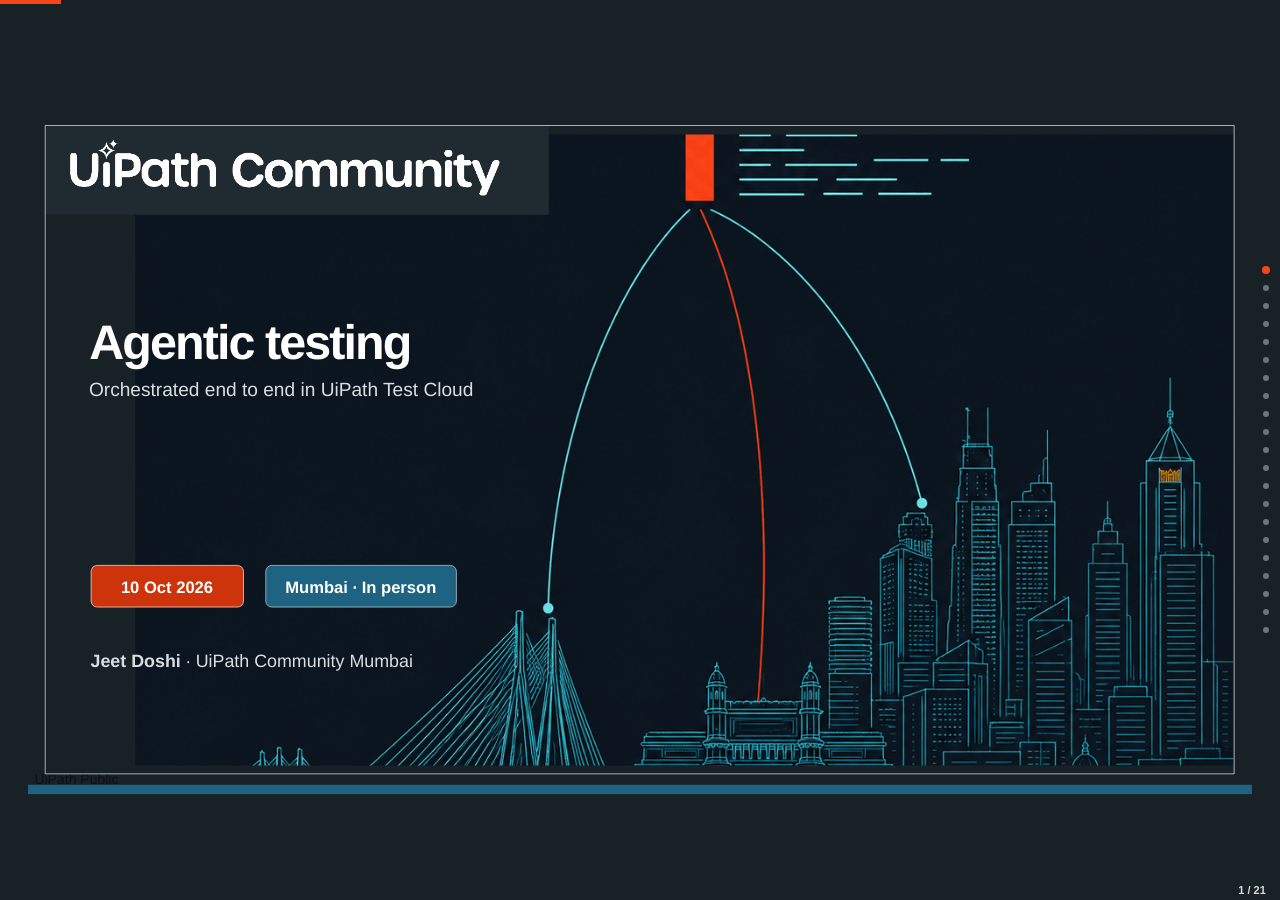
==== commit 0f432d59: "Add presenter-only Notes button for touch devices Shown only when the deck is opened with ?presenter" ====
--- a/index.html
+++ b/index.html
@@ -31,7 +31,7 @@
 <section class="slide" id="s-20" aria-label="Slide 20" aria-roledescription="slide" data-title="What to take away." tabindex="-1"><div class="stage" style="background:#182126"></div><template><div class="o" data-mspid="4" aria-hidden="true" data-type="shape" style="left:0.08px;top:1064.8px;width:1919.92px;height:15.2px"><svg class="g" width="1919.92" height="15.2" aria-hidden="true"><path d="M0 0 L1919.92 0 L1919.92 15.2 L0 15.2 Z" style="fill:var(--accent2)"/></svg></div><div class="o" data-mspid="9" aria-hidden="true" data-type="text" style="left:10px;top:1043.6px;width:132.75px;height:26.4px"><div class="t a-t" style="left:0px;top:0px;width:132.75px;height:26.4px;padding:0px 0px 0px 0px"><p data-p="0" style="font-size:22px;top:0.23px"><span style="color:#00000080;font-family:'Aptos','Segoe UI',Arial,Helvetica,'Liberation Sans',sans-serif">UiPath Public</span></p></div></div><div class="o" data-mspid="10" aria-hidden="true" data-type="picture" style="left:1597.01px;top:45.86px;width:283.46px;height:37.36px"><img src="assets/image1.svg" alt="" width="283" height="37" decoding="async" style="filter:brightness(0) invert(1)"></div><div class="o" data-spid="3" data-type="shape" style="left:0px;top:1065px;width:1920px;height:15px"><svg class="g" width="1920" height="15" aria-hidden="true"><path d="M0 0 L1920 0 L1920 15 L0 15 Z" style="fill:#1E6482"/></svg></div><div class="o" data-spid="4" data-type="text" style="left:60px;top:60px;width:1854px;height:40.39px"><div class="t a-t" style="left:0px;top:0px;width:1854px;height:40.39px;padding:0px 0px 0px 0px"><p data-p="0" style="font-size:26px;line-height:36.4px;top:2.28px"><span style="font-weight:700;letter-spacing:3px;color:#FA4616">WRAP-UP</span></p></div></div><div class="o" data-spid="5" data-type="text" style="left:60px;top:136.39px;width:1854px;height:70px"><div class="t a-t" style="left:0px;top:0px;width:1854px;height:70px;padding:0px 0px 0px 0px"><p data-p="0" style="font-size:60px;line-height:66px;top:-0.32px"><span style="font-weight:700;letter-spacing:-3px;color:#FFFFFF">What to take away.</span></p></div></div><div class="o" data-spid="6" data-type="shape" style="left:60.5px;top:242.89px;width:1799px;height:167.8px"><svg class="g" width="1799" height="167.8" aria-hidden="true"><path d="M0 15.5 A15.5 15.5 0 0 1 15.5 -0 L1783.5 0 A15.5 15.5 0 0 1 1799 15.5 L1799 152.3 A15.5 15.5 0 0 1 1783.5 167.8 L15.5 167.8 A15.5 15.5 0 0 1 -0 152.3 Z" style="fill:#1D2B31;stroke:#2C4A55;stroke-width:1"/></svg></div><div class="o" data-spid="7" data-type="text" style="left:101px;top:278.78px;width:64.07px;height:100px"><div class="t a-t" style="left:0px;top:0px;width:64.07px;height:100px;padding:0px 0px 0px 0px"><p data-p="0" style="font-size:96px;line-height:96px;top:-3.48px"><span style="font-weight:700;color:#FA4616">1</span></p></div></div><div class="o" data-spid="8" data-type="text" style="left:194.39px;top:275.39px;width:1673.35px;height:56.8px"><div class="t a-t" style="left:0px;top:0px;width:1673.35px;height:56.8px;padding:0px 0px 0px 0px"><p data-p="0" style="font-size:44px;line-height:52.8px;top:1.13px"><span style="font-weight:700;color:#FFFFFF">Autonomy is a design choice.</span></p></div></div><div class="o" data-spid="9" data-type="text" style="left:194.39px;top:336.19px;width:1673.35px;height:46px"><div class="t a-t" style="left:0px;top:0px;width:1673.35px;height:46px;padding:0px 0px 0px 0px"><p data-p="0" style="font-size:30px;line-height:42px;top:2.63px"><span style="color:#C3CDD2">Start with one event, one conditional human checkpoint and a few focused agents.</span></p></div></div><div class="o" data-spid="10" data-type="shape" style="left:60.5px;top:443.69px;width:1799px;height:167.8px"><svg class="g" width="1799" height="167.8" aria-hidden="true"><path d="M0 15.5 A15.5 15.5 0 0 1 15.5 -0 L1783.5 0 A15.5 15.5 0 0 1 1799 15.5 L1799 152.3 A15.5 15.5 0 0 1 1783.5 167.8 L15.5 167.8 A15.5 15.5 0 0 1 -0 152.3 Z" style="fill:#1D2B31;stroke:#2C4A55;stroke-width:1"/></svg></div><div class="o" data-spid="11" data-type="text" style="left:101px;top:479.58px;width:64.07px;height:100px"><div class="t a-t" style="left:0px;top:0px;width:64.07px;height:100px;padding:0px 0px 0px 0px"><p data-p="0" style="font-size:96px;line-height:96px;top:-3.48px"><span style="font-weight:700;color:#FA4616">2</span></p></div></div><div class="o" data-spid="12" data-type="text" style="left:194.39px;top:476.19px;width:1673.35px;height:56.8px"><div class="t a-t" style="left:0px;top:0px;width:1673.35px;height:56.8px;padding:0px 0px 0px 0px"><p data-p="0" style="font-size:44px;line-height:52.8px;top:1.13px"><span style="font-weight:700;color:#FFFFFF">Agents and people share one process.</span></p></div></div><div class="o" data-spid="13" data-type="text" style="left:194.39px;top:536.98px;width:1673.35px;height:46px"><div class="t a-t" style="left:0px;top:0px;width:1673.35px;height:46px;padding:0px 0px 0px 0px"><p data-p="0" style="font-size:30px;line-height:42px;top:2.63px"><span style="color:#C3CDD2">Maestro supplies the hand-offs, the execution trail and the error handling.</span></p></div></div><div class="o" data-spid="14" data-type="shape" style="left:60.5px;top:644.48px;width:1799px;height:167.8px"><svg class="g" width="1799" height="167.8" aria-hidden="true"><path d="M0 15.5 A15.5 15.5 0 0 1 15.5 -0 L1783.5 0 A15.5 15.5 0 0 1 1799 15.5 L1799 152.3 A15.5 15.5 0 0 1 1783.5 167.8 L15.5 167.8 A15.5 15.5 0 0 1 -0 152.3 Z" style="fill:#1D2B31;stroke:#2C4A55;stroke-width:1"/></svg></div><div class="o" data-spid="15" data-type="text" style="left:101px;top:680.38px;width:64.07px;height:100px"><div class="t a-t" style="left:0px;top:0px;width:64.07px;height:100px;padding:0px 0px 0px 0px"><p data-p="0" style="font-size:96px;line-height:96px;top:-3.48px"><span style="font-weight:700;color:#FA4616">3</span></p></div></div><div class="o" data-spid="16" data-type="text" style="left:194.39px;top:676.98px;width:1673.35px;height:56.8px"><div class="t a-t" style="left:0px;top:0px;width:1673.35px;height:56.8px;padding:0px 0px 0px 0px"><p data-p="0" style="font-size:44px;line-height:52.8px;top:1.13px"><span style="font-weight:700;color:#FFFFFF">Testing starts at the requirement.</span></p></div></div><div class="o" data-spid="17" data-type="text" style="left:194.39px;top:737.78px;width:1673.35px;height:46px"><div class="t a-t" style="left:0px;top:0px;width:1673.35px;height:46px;padding:0px 0px 0px 0px"><p data-p="0" style="font-size:30px;line-height:42px;top:2.63px"><span style="color:#C3CDD2">Scoring first means weak requirements get fixed before tests are built on them.</span></p></div></div></template><aside class="notes" hidden>[Back to slides. One sentence per takeaway. The room has just seen the proof.]<br>We're back on slides, and I'll keep this short, because you've just watched the proof.<br>Three takeaways.<br>One. Autonomy is a design choice. Start small, with one event, one conditional human checkpoint and a few focused agents.<br>Two. Agents and people can share one governed process. Maestro gives you the hand-offs, the execution trail and the error handling.<br>Three. Testing starts at the requirement. Score first, so weak requirements get fixed before tests are built on top of them.<br>That's it from me. Now, I'd love your questions.</aside></section>
 <section class="slide" id="s-21" aria-label="Slide 21" aria-roledescription="slide" data-title="Thank You" tabindex="-1"><div class="stage" style="background:#182126"></div><template><div class="o" data-mspid="4" aria-hidden="true" data-type="shape" style="left:0.08px;top:1064.8px;width:1919.92px;height:15.2px"><svg class="g" width="1919.92" height="15.2" aria-hidden="true"><path d="M0 0 L1919.92 0 L1919.92 15.2 L0 15.2 Z" style="fill:var(--accent2)"/></svg></div><div class="o" data-mspid="9" aria-hidden="true" data-type="text" style="left:10px;top:1043.6px;width:132.75px;height:26.4px"><div class="t a-t" style="left:0px;top:0px;width:132.75px;height:26.4px;padding:0px 0px 0px 0px"><p data-p="0" style="font-size:22px;top:0.23px"><span style="color:#00000080;font-family:'Aptos','Segoe UI',Arial,Helvetica,'Liberation Sans',sans-serif">UiPath Public</span></p></div></div><div class="o" data-mspid="10" aria-hidden="true" data-type="picture" style="left:1597.01px;top:45.86px;width:283.46px;height:37.36px"><img src="assets/image1.svg" alt="" width="283" height="37" decoding="async" style="filter:brightness(0) invert(1)"></div><div class="o" data-spid="2" data-type="picture" style="left:0px;top:0px;width:1920px;height:1080px"><img src="assets/image29.png" srcset="assets/image29-640.png 640w, assets/image29.png 1920w" sizes="calc((100vw - 56px) * 1)" alt="preencoded.png" width="1920" height="1080" decoding="async"></div><div class="o" data-spid="4" data-type="shape" style="left:26.5px;top:30.5px;width:1865px;height:1017px"><svg class="g" width="1865" height="1017" aria-hidden="true"><path d="M0 0 L1865 0 L1865 1017 L0 1017 Z" style="fill:none;stroke:#FFFFFF;stroke-width:1"/></svg></div><div class="o" data-spid="5" data-type="text" style="left:96px;top:141.58px;width:1056px;height:184px"><div class="t a-t" style="left:0px;top:0px;width:1056px;height:184px;padding:0px 0px 0px 0px"><p data-p="0" style="font-size:192px;line-height:180px;top:-10.69px"><span style="font-weight:700;letter-spacing:-3px;color:#FA4616">Thank You</span></p></div></div><div class="o" data-spid="6" data-type="text" style="left:127.24px;top:529.17px;width:832.76px;height:82.39px"><div class="t a-t" style="left:0px;top:0px;width:832.76px;height:82.39px;padding:0px 0px 0px 0px"><p data-p="0" style="font-size:120px;line-height:78.4px;top:-17.26px"><span style="font-weight:700;color:#FFFFFF">Questions?</span></p></div></div><div class="o" data-spid="7" data-type="shape" style="left:60.97px;top:913.39px;width:1763.03px;height:126px"><svg class="g" width="1763.03" height="126" aria-hidden="true"><path d="M0 9.83 A9.83 9.83 0 0 1 9.83 -0 L1753.2 0 A9.83 9.83 0 0 1 1763.03 9.83 L1763.03 116.17 A9.83 9.83 0 0 1 1753.2 126 L9.83 126 A9.83 9.83 0 0 1 0 116.17 Z" style="fill:#1D2B31;stroke:#2C4A55;stroke-width:1"/></svg></div><div class="o" data-spid="8" data-type="text" style="left:96px;top:937.39px;width:854.94px;height:37.59px"><div class="t a-t" style="left:0px;top:0px;width:854.94px;height:37.59px;padding:0px 0px 0px 0px"><p data-p="0" style="font-size:24px;line-height:33.6px;top:2.11px"><span style="font-weight:700;letter-spacing:2px;color:#0BA2B3">TRY IT YOURSELF</span></p></div></div><div class="o" data-spid="9" data-type="text" style="left:96px;top:977.16px;width:1692px;height:42px"><div class="t a-t" style="left:0px;top:0px;width:1692px;height:42px;padding:0px 0px 0px 0px"><p data-p="0" style="font-size:30px;line-height:42px;top:2.63px"><span style="color:#D9DEE1">UiPath Test Cloud: Maestro, Agent Builder, Test Manager and Autopilot.</span><span style="font-weight:700;color:#0BA2B3">  Start free at cloud.uipath.com</span></p></div></div><div class="o" data-spid="11" data-type="text" style="left:1314.08px;top:347.25px;width:624px;height:96px"><div class="t a-t" style="left:0px;top:0px;width:624px;height:96px;padding:0px 0px 0px 0px"><p data-p="0" style="font-size:40px;line-height:48px;top:1.03px"><span style="font-weight:700;letter-spacing:2px;color:#0BA2B3">JEET DOSHI</span></p><p data-p="1" style="font-size:28px;line-height:40px;top:2.71px;margin-top:4px"><span style="color:#D9DEE1">Technical Account Manager, WonderBotz</span></p></div></div><div class="o" data-spid="900" data-type="picture" style="left:1540.54px;top:40px;width:283.46px;height:37.36px"><img src="assets/image1.svg" alt="" width="283" height="37" decoding="async" style="filter:brightness(0) invert(1)"></div><div class="o" data-spid="16" data-type="group" style="left:1314.08px;top:473.25px;width:629.92px;height:374px"><div class="o" data-spid="17" data-type="picture" style="left:0px;top:54px;width:320px;height:320px"><div class="crop"><img src="assets/image34.svg" alt="" width="390" height="390" decoding="async" style="position:absolute;left:-36px;top:-36px;width:390.24px;height:390.24px;max-width:none"></div></div><div class="o" data-spid="18" data-type="text" style="left:0px;top:0px;width:629.92px;height:33.93px"><div class="t a-t" style="left:0px;top:0px;width:629.92px;height:33.93px;padding:0px 0px 0px 0px"><p data-p="0" style="font-size:28px;top:0.29px"><span style="color:var(--lt1)">Scan to connect on LinkedIn </span></p></div></div></div></template><aside class="notes" hidden>[Leave the LinkedIn QR code on screen while taking questions.]<br>Thank you all. And thank you to the UiPath community in Mumbai for hosting this.<br>If you'd like to try this yourself, UiPath Test Cloud includes Maestro, Agent Builder, Test Manager and Autopilot, and you can start free at cloud.uipath.com.<br>I'm Jeet Doshi, a Technical Account Manager at WonderBotz. If you'd like to connect, scan the QR code and find me on LinkedIn.<br>I'll take one or two questions now. And if we run out of time, I'm very happy to continue after the session.</aside></section>
 </main>
-<div id="chrome" aria-hidden="false"><div id="progress"><i></i></div><nav id="dots" aria-label="Slides"></nav><div id="counter" aria-live="off"></div><button id="uip" type="button" hidden title="Open in the live UiPath window (L)"></button></div>
+<div id="chrome" aria-hidden="false"><div id="progress"><i></i></div><nav id="dots" aria-label="Slides"></nav><div id="counter" aria-live="off"></div><button id="uip" type="button" hidden title="Open in the live UiPath window (L)"></button><button id="notes-btn" type="button" hidden aria-controls="notes-drawer" aria-expanded="false">Notes</button></div>
 <div id="live" class="sr" aria-live="polite"></div>
 <div id="fb" role="dialog" aria-label="Recorded fallback" hidden></div>
 <div id="notes-drawer" role="complementary" aria-label="Speaker notes" hidden><h2>Speaker notes</h2><div class="nb"></div></div>
--- a/app.css
+++ b/app.css
@@ -1 +1 @@
-:root{--dk1:#000000;--lt1:#FFFFFF;--dk2:#182126;--lt2:#D9D9D9;--accent1:#FA4616;--accent2:#1E6482;--accent3:#0BA2B3;--accent4:#DA9100;--accent5:#CC1956;--accent6:#8B288A;--hlink:#0F9ED5;--folHlink:#0BA2B3;--bg1:var(--lt1);--tx1:var(--dk1);--bg2:var(--lt2);--tx2:var(--dk2);--font-major:Arial,Helvetica,'Liberation Sans',sans-serif;--font-minor:Arial,Helvetica,'Liberation Sans',sans-serif;--lh:1.15}*{box-sizing:border-box}html,body{margin:0;height:100%;background:var(--dk2);color:var(--lt1);font-family:var(--font-minor)}body{overflow:hidden}#deck{height:100vh;height:100dvh;overflow-y:auto;overscroll-behavior:contain;scroll-snap-type:y mandatory;scrollbar-width:none}#deck::-webkit-scrollbar{display:none}.slide{position:relative;height:100vh;height:100dvh;overflow:hidden;scroll-snap-align:start;scroll-snap-stop:always;content-visibility:auto;contain-intrinsic-size:auto 100vw auto 100vh;outline:none}.stage{position:absolute;left:50%;top:50%;width:1920px;height:1080px;transform:translate(-50%,-50%) scale(var(--s,.5));transform-origin:50% 50%;overflow:hidden;background:var(--dk2);font-family:var(--font-minor);font-kerning:normal;-webkit-font-smoothing:antialiased;text-rendering:geometricPrecision}.o{position:absolute;transform-origin:50% 50%}.o>svg.g{position:absolute;left:0;top:0;overflow:visible}.o>img{position:absolute;left:0;top:0;width:100%;height:100%;display:block}.o>.crop{position:absolute;inset:0;overflow:hidden}.ah{visibility:hidden}.t{position:absolute;display:flex;flex-direction:column;white-space:pre-wrap;overflow-wrap:break-word;line-height:var(--lh)}.t.a-t{justify-content:flex-start}.t.a-ctr{justify-content:center}.t.a-b{justify-content:flex-end}.t.nw{white-space:pre}.t.clip{overflow:hidden}.t p,.tc p{margin:0;position:relative;flex:none}.tc{white-space:pre-wrap;line-height:var(--lh)}.bu{display:inline-block;text-indent:0;white-space:nowrap}.tb{position:absolute;left:0;top:0;border-collapse:collapse;table-layout:fixed}.tb td{overflow:hidden}a.hl{color:inherit;text-decoration:none}.notes{display:none}.skip{position:fixed;left:8px;top:-40px;z-index:20;background:var(--accent1);color:#000;padding:6px 10px}.skip:focus{top:8px}.sr{position:fixed;width:1px;height:1px;overflow:hidden;clip-path:inset(50%)}:focus-visible{outline:3px solid var(--accent1);outline-offset:2px}.slide:focus-visible{outline-offset:-4px}#chrome{transition:opacity .4s}.idle #chrome{opacity:0;pointer-events:none}.capture #chrome,.capture .skip{display:none}#progress{position:fixed;left:0;top:0;right:0;height:4px;z-index:10;pointer-events:none}#progress i{display:block;height:100%;width:100%;background:var(--accent1);transform-origin:0 50%;transform:scaleX(var(--p,0));transition:transform .3s}#dots{position:fixed;right:8px;top:50%;transform:translateY(-50%);display:flex;flex-direction:column;gap:6px;z-index:10}#dots button{width:12px;height:12px;padding:0;border:0;background:none;cursor:pointer;display:grid;place-items:center}#dots button::after{content:"";width:6px;height:6px;border-radius:50%;background:var(--lt2);opacity:.45}#dots button[aria-current=true]::after{background:var(--accent1);opacity:1;width:8px;height:8px}#counter{position:fixed;right:4px;bottom:4px;width:48px;text-align:center;font:600 11px/1 var(--font-minor);color:var(--lt2);z-index:10;font-variant-numeric:tabular-nums}#uip{position:fixed;right:56px;bottom:4px;z-index:10;max-width:40vw;overflow:hidden;text-overflow:ellipsis;white-space:nowrap;border:0;border-radius:999px;padding:4px 12px;background:var(--accent1);color:#000;font:600 12px/1.2 var(--font-minor);cursor:pointer}#uip[hidden]{display:none}#fb{position:fixed;inset:0;z-index:35;background:#000;display:grid;place-items:center}#fb[hidden]{display:none}#fb>*{max-width:100%;max-height:100%}#notes-drawer{position:fixed;left:0;right:0;bottom:0;max-height:38vh;overflow:auto;background:color-mix(in srgb,var(--dk2) 92%,#000);border-top:2px solid var(--accent1);padding:12px 72px 16px 20px;z-index:30;font:16px/1.5 var(--font-minor);color:var(--lt1)}#notes-drawer h2{margin:0 0 6px;font-size:12px;letter-spacing:.08em;text-transform:uppercase;color:var(--accent1)}#grid{position:fixed;inset:0;z-index:40;background:color-mix(in srgb,var(--dk2) 96%,#000);overflow:auto;padding:24px}#grid .gw{display:grid;grid-template-columns:repeat(auto-fill,minmax(240px,1fr));gap:16px}#grid button{position:relative;aspect-ratio:16/9;padding:0;border:1px solid #ffffff22;background:var(--dk2);overflow:hidden;cursor:pointer;color:var(--lt2)}#grid button[aria-current=true]{border-color:var(--accent1);box-shadow:0 0 0 2px var(--accent1)}#grid .stage{transform:translate(-50%,-50%) scale(var(--gs,.125))}#grid button span{position:absolute;left:6px;bottom:4px;font:600 12px var(--font-minor);background:#000a;padding:1px 5px}.toast{position:fixed;left:50%;bottom:48px;transform:translateX(-50%);z-index:50;max-width:70vw;padding:8px 16px;border-radius:6px;background:#CC1956;color:#fff;font:600 14px/1.3 var(--font-minor)}.present #deck{overflow:hidden}.present .slide{cursor:pointer}@media (prefers-reduced-motion:reduce){#deck{scroll-behavior:auto}#progress i,#chrome{transition:none}}+:root{--dk1:#000000;--lt1:#FFFFFF;--dk2:#182126;--lt2:#D9D9D9;--accent1:#FA4616;--accent2:#1E6482;--accent3:#0BA2B3;--accent4:#DA9100;--accent5:#CC1956;--accent6:#8B288A;--hlink:#0F9ED5;--folHlink:#0BA2B3;--bg1:var(--lt1);--tx1:var(--dk1);--bg2:var(--lt2);--tx2:var(--dk2);--font-major:Arial,Helvetica,'Liberation Sans',sans-serif;--font-minor:Arial,Helvetica,'Liberation Sans',sans-serif;--lh:1.15}*{box-sizing:border-box}html,body{margin:0;height:100%;background:var(--dk2);color:var(--lt1);font-family:var(--font-minor)}body{overflow:hidden}#deck{height:100vh;height:100dvh;overflow-y:auto;overscroll-behavior:contain;scroll-snap-type:y mandatory;scrollbar-width:none}#deck::-webkit-scrollbar{display:none}.slide{position:relative;height:100vh;height:100dvh;overflow:hidden;scroll-snap-align:start;scroll-snap-stop:always;content-visibility:auto;contain-intrinsic-size:auto 100vw auto 100vh;outline:none}.stage{position:absolute;left:50%;top:50%;width:1920px;height:1080px;transform:translate(-50%,-50%) scale(var(--s,.5));transform-origin:50% 50%;overflow:hidden;background:var(--dk2);font-family:var(--font-minor);font-kerning:normal;-webkit-font-smoothing:antialiased;text-rendering:geometricPrecision}.o{position:absolute;transform-origin:50% 50%}.o>svg.g{position:absolute;left:0;top:0;overflow:visible}.o>img{position:absolute;left:0;top:0;width:100%;height:100%;display:block}.o>.crop{position:absolute;inset:0;overflow:hidden}.ah{visibility:hidden}.t{position:absolute;display:flex;flex-direction:column;white-space:pre-wrap;overflow-wrap:break-word;line-height:var(--lh)}.t.a-t{justify-content:flex-start}.t.a-ctr{justify-content:center}.t.a-b{justify-content:flex-end}.t.nw{white-space:pre}.t.clip{overflow:hidden}.t p,.tc p{margin:0;position:relative;flex:none}.tc{white-space:pre-wrap;line-height:var(--lh)}.bu{display:inline-block;text-indent:0;white-space:nowrap}.tb{position:absolute;left:0;top:0;border-collapse:collapse;table-layout:fixed}.tb td{overflow:hidden}a.hl{color:inherit;text-decoration:none}.notes{display:none}.skip{position:fixed;left:8px;top:-40px;z-index:20;background:var(--accent1);color:#000;padding:6px 10px}.skip:focus{top:8px}.sr{position:fixed;width:1px;height:1px;overflow:hidden;clip-path:inset(50%)}:focus-visible{outline:3px solid var(--accent1);outline-offset:2px}.slide:focus-visible{outline-offset:-4px}#chrome{transition:opacity .4s}.idle #chrome{opacity:0;pointer-events:none}.capture #chrome,.capture .skip{display:none}#progress{position:fixed;left:0;top:0;right:0;height:4px;z-index:10;pointer-events:none}#progress i{display:block;height:100%;width:100%;background:var(--accent1);transform-origin:0 50%;transform:scaleX(var(--p,0));transition:transform .3s}#dots{position:fixed;right:8px;top:50%;transform:translateY(-50%);display:flex;flex-direction:column;gap:6px;z-index:10}#dots button{width:12px;height:12px;padding:0;border:0;background:none;cursor:pointer;display:grid;place-items:center}#dots button::after{content:"";width:6px;height:6px;border-radius:50%;background:var(--lt2);opacity:.45}#dots button[aria-current=true]::after{background:var(--accent1);opacity:1;width:8px;height:8px}#counter{position:fixed;right:4px;bottom:4px;width:48px;text-align:center;font:600 11px/1 var(--font-minor);color:var(--lt2);z-index:10;font-variant-numeric:tabular-nums}#uip{position:fixed;right:56px;bottom:4px;z-index:10;max-width:40vw;overflow:hidden;text-overflow:ellipsis;white-space:nowrap;border:0;border-radius:999px;padding:4px 12px;background:var(--accent1);color:#000;font:600 12px/1.2 var(--font-minor);cursor:pointer}#uip[hidden]{display:none}#notes-btn{position:fixed;top:8px;right:8px;z-index:40;border:0;border-radius:999px;padding:8px 16px;background:var(--accent1);color:#000;font:600 14px/1.2 var(--font-minor);cursor:pointer}#notes-btn[hidden]{display:none}#fb{position:fixed;inset:0;z-index:35;background:#000;display:grid;place-items:center}#fb[hidden]{display:none}#fb>*{max-width:100%;max-height:100%}#notes-drawer{position:fixed;left:0;right:0;bottom:0;max-height:38vh;overflow:auto;background:color-mix(in srgb,var(--dk2) 92%,#000);border-top:2px solid var(--accent1);padding:12px 72px 16px 20px;z-index:30;font:16px/1.5 var(--font-minor);color:var(--lt1)}#notes-drawer h2{margin:0 0 6px;font-size:12px;letter-spacing:.08em;text-transform:uppercase;color:var(--accent1)}#grid{position:fixed;inset:0;z-index:40;background:color-mix(in srgb,var(--dk2) 96%,#000);overflow:auto;padding:24px}#grid .gw{display:grid;grid-template-columns:repeat(auto-fill,minmax(240px,1fr));gap:16px}#grid button{position:relative;aspect-ratio:16/9;padding:0;border:1px solid #ffffff22;background:var(--dk2);overflow:hidden;cursor:pointer;color:var(--lt2)}#grid button[aria-current=true]{border-color:var(--accent1);box-shadow:0 0 0 2px var(--accent1)}#grid .stage{transform:translate(-50%,-50%) scale(var(--gs,.125))}#grid button span{position:absolute;left:6px;bottom:4px;font:600 12px var(--font-minor);background:#000a;padding:1px 5px}.toast{position:fixed;left:50%;bottom:48px;transform:translateX(-50%);z-index:50;max-width:70vw;padding:8px 16px;border-radius:6px;background:#CC1956;color:#fff;font:600 14px/1.3 var(--font-minor)}.present #deck{overflow:hidden}.present .slide{cursor:pointer}@media (prefers-reduced-motion:reduce){#deck{scroll-behavior:auto}#progress i,#chrome{transition:none}}
